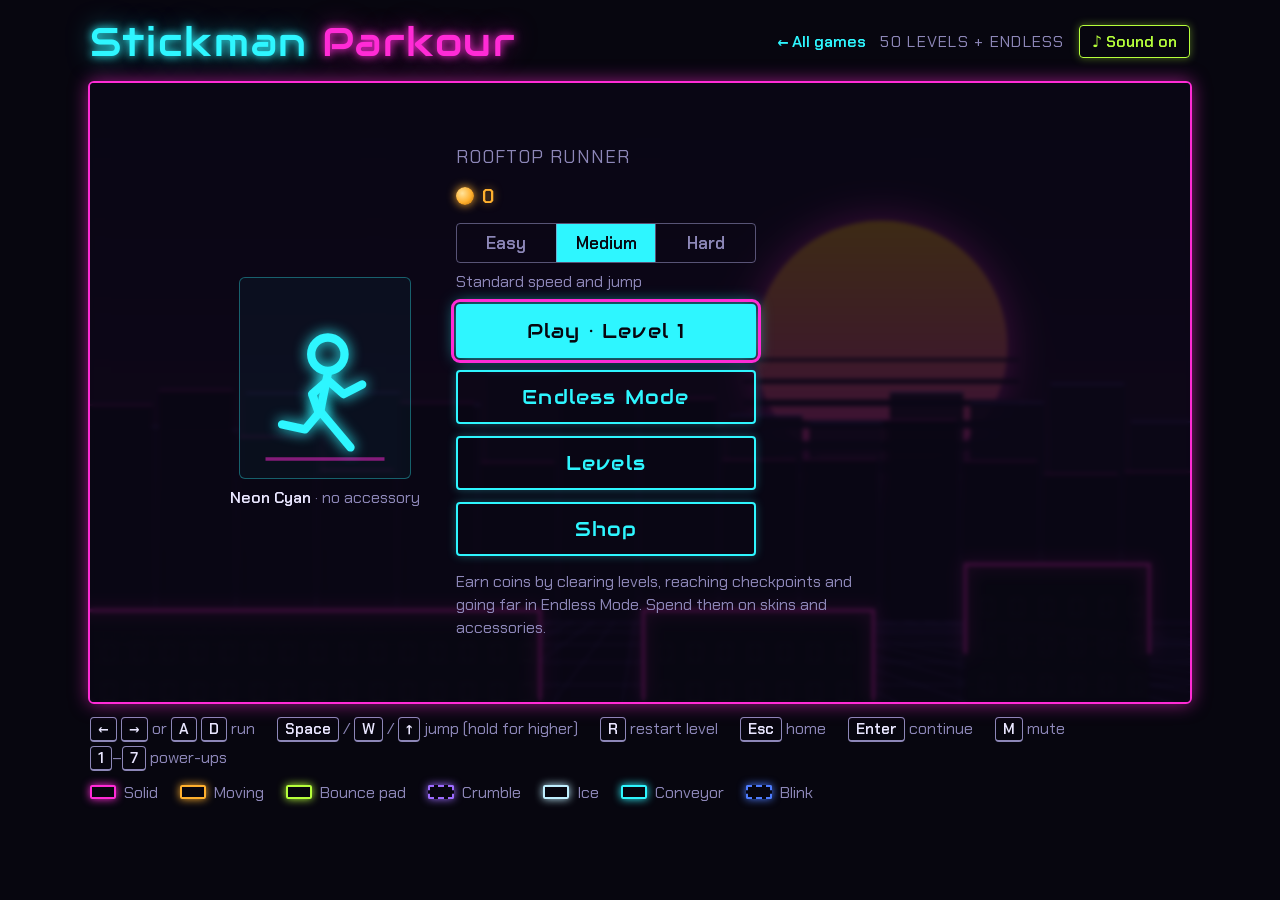
==== stickman-parkour/index.html @ f20ebe31 "Add OP Game Hub home page and Stickman Parkour - index.html: hub landing page listing the games - st" ====
<!doctype html>
<html lang="en">
<head>
<meta charset="utf-8">
<meta name="viewport" content="width=device-width, initial-scale=1, viewport-fit=cover">
<style>
/* Base reset (matches the environment the game was built in) */
:root { padding-top: env(safe-area-inset-top, 0px); padding-bottom: env(safe-area-inset-bottom, 0px); box-sizing: border-box; }
body { margin: 0; }
img { max-width: 100%; }
[hidden] { display: none !important; }
</style>
<title>Stickman Parkour</title>
<meta name="claude:viewport-fit-sides" content="cover">
<link rel="preconnect" href="https://fonts.googleapis.com">
<link rel="stylesheet" href="https://fonts.googleapis.com/css2?family=Audiowide&family=Chakra+Petch:wght@400;600&display=swap">
<style>
/* Layout: one arcade cabinet — marquee title, glowing play screen with menu screens layered over it, control legend below. Single dark neon look. */
:root {
  --void: #07060f;
  --panel: #110e22;
  --cyan: #2ef6ff;
  --magenta: #ff2bd6;
  --lime: #b6ff3b;
  --amber: #ffb02e;
  --ink: #e9e6ff;
  --dim: #8d87b8;
  --display: "Audiowide", "Trebuchet MS", system-ui, sans-serif;
  --body: "Chakra Petch", "Segoe UI", system-ui, sans-serif;
  color-scheme: dark;
}
html, body { height: 100%; }
body {
  background: var(--void); color: var(--ink); font-family: var(--body); font-size: 16px;
  padding-left: max(16px, env(safe-area-inset-left, 0px)); padding-right: max(16px, env(safe-area-inset-right, 0px));
  padding-block: 16px; box-sizing: border-box;
  display: flex; flex-direction: column; align-items: center; gap: 14px; overflow-x: hidden;
}
header { width: 100%; max-width: 1100px; display: flex; justify-content: space-between; align-items: center; flex-wrap: wrap; gap: 8px 16px; }
h1 {
  font-family: var(--display); font-weight: 400; margin: 0; font-size: clamp(26px, 5vw, 40px); letter-spacing: .04em;
  color: var(--cyan); text-shadow: 0 0 8px var(--cyan), 0 0 24px rgba(46,246,255,.5);
}
h1 span { color: var(--magenta); text-shadow: 0 0 8px var(--magenta), 0 0 24px rgba(255,43,214,.5); }
.hdr-right { display: flex; align-items: center; gap: 14px; flex-wrap: wrap; }
.sub { color: var(--dim); font-size: 16px; letter-spacing: .08em; text-transform: uppercase; }
button { font-family: var(--body); }
button:focus-visible { outline: 3px solid var(--magenta); outline-offset: 2px; }
button.snd {
  font-weight: 600; font-size: 16px; color: var(--lime); background: transparent;
  border: 1.5px solid var(--lime); border-radius: 4px; padding: 5px 12px; cursor: pointer; box-shadow: 0 0 8px rgba(182,255,59,.4);
}
a.hub { color: var(--cyan); font-weight: 600; font-size: 16px; text-decoration: none; }
a.hub:hover { text-decoration: underline; }
a.hub:focus-visible { outline: 3px solid var(--magenta); outline-offset: 2px; }
button.snd[aria-pressed="false"] { color: var(--dim); border-color: var(--dim); box-shadow: none; }

.stage {
  position: relative; width: 100%; max-width: 1100px; aspect-ratio: 16 / 9; max-height: 78vh;
  border: 2px solid var(--magenta); border-radius: 6px; overflow: hidden;
  box-shadow: 0 0 18px rgba(255,43,214,.55), inset 0 0 30px rgba(255,43,214,.15);
  background: var(--panel); touch-action: none; user-select: none; -webkit-user-select: none;
}
@media (max-width: 640px) { .stage { aspect-ratio: 3 / 4; max-height: 80vh; } }
canvas#c { display: block; width: 100%; height: 100%; }

/* screens layered over the game */
.screen {
  position: absolute; inset: 0; overflow-y: auto; display: flex; flex-direction: column; align-items: center;
  justify-content: safe center; gap: 16px; padding: 22px; box-sizing: border-box;
  background: rgba(7,6,15,.78); backdrop-filter: blur(2px);
}
.screen h2 { font-family: var(--display); font-weight: 400; margin: 0; font-size: clamp(26px, 4.5vw, 40px); color: var(--lime); text-shadow: 0 0 10px var(--lime); text-wrap: balance; text-align: center; }
.screen p { margin: 0; font-size: 18px; max-width: 46ch; line-height: 1.5; text-align: center; }
.row { display: flex; gap: 12px; flex-wrap: wrap; justify-content: center; }
.topbar { width: 100%; max-width: 780px; display: flex; justify-content: space-between; align-items: center; gap: 12px; flex-wrap: wrap; }

.btn {
  font-family: var(--display); font-size: 20px; letter-spacing: .06em; border-radius: 4px; padding: 12px 26px; cursor: pointer;
  color: var(--void); background: var(--cyan); border: 2px solid var(--cyan); box-shadow: 0 0 16px rgba(46,246,255,.7);
}
.btn:hover { background: var(--lime); border-color: var(--lime); box-shadow: 0 0 16px var(--lime); }
.btn.ghost { color: var(--cyan); background: transparent; box-shadow: 0 0 10px rgba(46,246,255,.3); }
.btn.ghost:hover { color: var(--void); background: var(--cyan); }
.btn.small { font-size: 16px; padding: 7px 14px; }

.coins {
  display: inline-flex; align-items: center; gap: 8px; font-weight: 600; font-size: 20px; color: var(--amber);
  font-variant-numeric: tabular-nums; text-shadow: 0 0 8px rgba(255,176,46,.6);
}
.coin { width: 18px; height: 18px; border-radius: 50%; background: radial-gradient(circle at 35% 35%, #ffe39a, var(--amber) 55%, #b86a00); box-shadow: 0 0 10px var(--amber); flex: none; }

/* home */
.home { display: grid; grid-template-columns: auto minmax(0, 1fr); gap: 20px 36px; align-items: center; max-width: 820px; width: 100%; }
.home .pv { display: flex; flex-direction: column; align-items: center; gap: 8px; }
.home .pv canvas { width: 170px; height: 200px; border: 1.5px solid rgba(46,246,255,.35); border-radius: 6px; background: rgba(46,246,255,.04); }
.home .pv .eq { color: var(--dim); font-size: 16px; text-align: center; }
.home .pv .eq b { color: var(--ink); font-weight: 600; }
.home .menu { display: flex; flex-direction: column; gap: 14px; align-items: flex-start; min-width: 0; }
.home .menu .tag { font-size: 18px; color: var(--dim); letter-spacing: .06em; text-transform: uppercase; }
.home .menu .stack { display: flex; flex-direction: column; gap: 12px; width: 100%; max-width: 300px; }
.home .menu .note { font-size: 16px; color: var(--dim); line-height: 1.45; max-width: 40ch; }
@media (max-width: 640px) {
  .home { grid-template-columns: 1fr; justify-items: center; }
  .home .menu { align-items: center; text-align: center; }
  .home .pv canvas { width: 130px; height: 150px; }
}

/* levels */
.levels { display: grid; grid-template-columns: repeat(auto-fill, minmax(140px, 1fr)); gap: 12px; width: 100%; max-width: 780px; }
.lvl {
  display: flex; flex-direction: column; gap: 4px; text-align: left; padding: 14px; border-radius: 6px; cursor: pointer;
  background: rgba(46,246,255,.06); border: 1.5px solid var(--cyan); color: var(--ink); box-shadow: 0 0 10px rgba(46,246,255,.25);
}
.lvl:hover { background: rgba(46,246,255,.16); }
.lvl .n { font-family: var(--display); font-size: 28px; color: var(--cyan); }
.lvl .nm { font-weight: 600; font-size: 18px; }
.lvl .meta { font-size: 16px; color: var(--amber); font-variant-numeric: tabular-nums; }
.lvl:disabled { cursor: not-allowed; border-color: rgba(141,135,184,.4); background: transparent; box-shadow: none; opacity: .6; }
.lvl:disabled .n { color: var(--dim); }
.lvl:disabled .meta { color: var(--dim); }

/* shop */
.tabs { display: flex; gap: 8px; }
.tab { font-size: 18px; font-weight: 600; padding: 8px 18px; border-radius: 4px; cursor: pointer; color: var(--dim); background: transparent; border: 1.5px solid rgba(141,135,184,.5); }
.tab[aria-selected="true"] { color: var(--void); background: var(--magenta); border-color: var(--magenta); box-shadow: 0 0 12px rgba(255,43,214,.6); }
.grid { display: grid; grid-template-columns: repeat(auto-fill, minmax(130px, 1fr)); gap: 12px; width: 100%; max-width: 780px; }
.item {
  display: flex; flex-direction: column; align-items: center; gap: 6px; padding: 10px 8px 12px; border-radius: 6px; cursor: pointer;
  background: rgba(17,14,34,.9); border: 1.5px solid rgba(46,246,255,.35); color: var(--ink);
}
.item:hover { border-color: var(--cyan); box-shadow: 0 0 12px rgba(46,246,255,.4); }
.item canvas { width: 90px; height: 90px; }
.item .nm { font-weight: 600; font-size: 17px; }
.item .st { font-size: 16px; font-weight: 600; display: inline-flex; align-items: center; gap: 6px; font-variant-numeric: tabular-nums; }
.item .st .coin { width: 14px; height: 14px; }
.item.buy .st { color: var(--amber); }
.item.owned .st { color: var(--cyan); }
.item.equipped { border-color: var(--lime); box-shadow: 0 0 14px rgba(182,255,59,.5); }
.item.equipped .st { color: var(--lime); }
.item:disabled { cursor: not-allowed; opacity: .55; }
.item:disabled .st { color: var(--dim); }
.tabs { flex-wrap: wrap; justify-content: center; }
.ghead { grid-column: 1 / -1; font-family: var(--display); font-size: 20px; color: var(--cyan); letter-spacing: .04em; margin-top: 4px; }
.item.snd { cursor: default; text-align: center; }
.item.snd .ico { font-size: 34px; line-height: 1.2; color: var(--magenta); text-shadow: 0 0 10px var(--magenta); }
.item.snd .desc { font-size: 15px; color: var(--dim); min-height: 2.4em; line-height: 1.25; }
.srow { display: flex; flex-direction: column; gap: 6px; width: 100%; }
.srow button {
  font-size: 15px; font-weight: 600; padding: 6px 4px; border-radius: 4px; cursor: pointer; background: transparent;
  display: inline-flex; align-items: center; justify-content: center; gap: 5px;
}
.srow .pv { color: var(--ink); border: 1.5px solid rgba(233,230,255,.4); }
.srow .pv:hover { border-color: var(--ink); }
.item.snd.buy .act { border: 1.5px solid var(--amber); }
.item.snd.owned .act { border: 1.5px solid var(--cyan); }
.item.snd.equipped .act { border: 1.5px solid var(--lime); cursor: default; }
.srow .act:disabled { cursor: not-allowed; color: var(--dim); border-color: rgba(141,135,184,.5); }
.toast { min-height: 1.5em; font-size: 17px; color: var(--lime); text-align: center; }

/* result */
.stats { font-variant-numeric: tabular-nums; color: var(--amber); font-size: 20px; letter-spacing: .04em; text-align: center; }
.reward { display: flex; flex-direction: column; align-items: center; gap: 4px; font-size: 18px; }
.reward .coins { font-size: 26px; }
.reward .bonus { color: var(--lime); font-size: 16px; }

/* in-game buttons */
.hudbtn {
  position: absolute; top: 10px; left: 50%; transform: translateX(-50%); font-size: 16px; font-weight: 600;
  color: var(--cyan); background: rgba(7,6,15,.6); border: 1.5px solid var(--cyan); border-radius: 4px; padding: 5px 12px; cursor: pointer;
}
.stage:not(.playing) .hudbtn { display: none; }
.pubar {
  position: absolute; top: 48px; left: 50%; transform: translateX(-50%); display: flex; flex-wrap: wrap; justify-content: center;
  gap: 6px; width: max-content; max-width: calc(100% - 24px);
}
.stage:not(.playing) .pubar { display: none; }
.pu {
  display: inline-flex; align-items: center; gap: 5px; font-weight: 600; font-size: 16px; padding: 4px 8px; border-radius: 4px;
  cursor: pointer; background: rgba(7,6,15,.7); color: var(--c); border: 1.5px solid var(--c);
  font-variant-numeric: tabular-nums; white-space: nowrap; touch-action: manipulation;
}
.pu .k { font-size: 13px; opacity: .75; }
.pu.on { background: var(--c); color: var(--void); box-shadow: 0 0 14px var(--c); }
.pu.on .k { opacity: 1; }
.pu.empty { opacity: .45; }
@media (pointer: coarse) { .pu .k { display: none; } .pu { padding: 7px 9px; } }
.item.snd .count { font-size: 16px; color: var(--ink); font-variant-numeric: tabular-nums; }
.touch { position: absolute; inset: auto 0 0 0; display: none; justify-content: space-between; padding: 12px; pointer-events: none; }
.touch .grp { display: flex; gap: 12px; }
.touch button {
  pointer-events: auto; width: 68px; height: 68px; border-radius: 50%; font-size: 26px; font-family: var(--display);
  color: var(--cyan); background: rgba(46,246,255,.08); border: 2px solid var(--cyan); box-shadow: 0 0 10px rgba(46,246,255,.5); touch-action: none;
}
.touch button.jump { color: var(--magenta); border-color: var(--magenta); background: rgba(255,43,214,.1); box-shadow: 0 0 10px rgba(255,43,214,.5); width: 80px; height: 80px; }
.touch button.on { background: rgba(255,255,255,.2); }
@media (pointer: coarse) { .stage.playing .touch { display: flex; } }

.legend { width: 100%; max-width: 1100px; display: flex; flex-wrap: wrap; gap: 8px 22px; color: var(--dim); font-size: 16px; }
.diff { display: flex; border: 1.5px solid rgba(141,135,184,.6); border-radius: 4px; overflow: hidden; }
.diff button { flex: 1; padding: 8px 10px; font-size: 17px; font-weight: 600; background: transparent; color: var(--dim); border: 0; cursor: pointer; }
.diff button + button { border-left: 1.5px solid rgba(141,135,184,.6); }
.diff button:hover { color: var(--ink); }
.diff button[aria-pressed="true"] { color: var(--void); }
.diff button[data-diff="easy"][aria-pressed="true"] { background: var(--lime); box-shadow: inset 0 0 10px rgba(255,255,255,.3); }
.diff button[data-diff="medium"][aria-pressed="true"] { background: var(--cyan); }
.diff button[data-diff="hard"][aria-pressed="true"] { background: var(--magenta); }
.diffnote { font-size: 16px; color: var(--dim); margin-top: -4px; }
.legend.blocks span { display: inline-flex; align-items: center; gap: 8px; }
.sw { width: 22px; height: 10px; border: 2px solid var(--c); border-radius: 2px; box-shadow: 0 0 8px var(--c); display: inline-block; }
.sw.dash { border-style: dashed; }
.lvl .tg { font-size: 15px; color: var(--lime); }
kbd { font-family: var(--body); font-weight: 600; color: var(--ink); border: 1px solid var(--dim); border-bottom-width: 2px; border-radius: 4px; padding: 1px 7px; font-size: 15px; }
@media (prefers-reduced-motion: reduce) { * { animation: none !important; transition: none !important; } }
</style>
</head>
<body>

<header>
  <h1>Stickman <span>Parkour</span></h1>
  <div class="hdr-right">
    <a class="hub" href="../">← All games</a>
    <div class="sub">50 levels + endless</div>
    <button class="snd" id="sndBtn" aria-pressed="true">♪ Sound on</button>
  </div>
</header>

<div class="stage" id="stage">
  <canvas id="c"></canvas>
  <button class="hudbtn" id="homeBtn">⌂ Home</button>
  <div class="pubar" id="pubar" aria-label="Power-ups"></div>
  <div class="touch" id="touch">
    <div class="grp"><button id="tl" aria-label="Move left">◀</button><button id="tr" aria-label="Move right">▶</button></div>
    <div class="grp"><button id="tj" class="jump" aria-label="Jump">▲</button></div>
  </div>

  <section class="screen" id="scrHome">
    <div class="home">
      <div class="pv">
        <canvas id="homePv" width="170" height="200"></canvas>
        <div class="eq" id="homeEq"></div>
      </div>
      <div class="menu">
        <div class="tag">Rooftop runner</div>
        <span class="coins"><span class="coin"></span><span id="homeCoins">0</span></span>
        <div class="stack">
          <div class="diff" role="group" aria-label="Difficulty">
            <button data-diff="easy" aria-pressed="false">Easy</button>
            <button data-diff="medium" aria-pressed="true">Medium</button>
            <button data-diff="hard" aria-pressed="false">Hard</button>
          </div>
          <div class="diffnote" id="diffNote"></div>
          <button class="btn" id="playBtn">Play</button>
          <button class="btn ghost" id="endlessBtn">Endless Mode</button>
          <button class="btn ghost" id="levelsBtn">Levels</button>
          <button class="btn ghost" id="shopBtn">Shop</button>
        </div>
        <div class="note">Earn coins by clearing levels, reaching checkpoints and going far in Endless Mode. Spend them on skins and accessories.</div>
      </div>
    </div>
  </section>

  <section class="screen" id="scrLevels" hidden>
    <div class="topbar">
      <button class="btn ghost small" data-home>← Home</button>
      <span class="coins"><span class="coin"></span><span class="coinNum">0</span></span>
    </div>
    <h2>Choose a Level</h2>
    <div class="levels" id="levelGrid"></div>
  </section>

  <section class="screen" id="scrShop" hidden>
    <div class="topbar">
      <button class="btn ghost small" data-home>← Home</button>
      <span class="coins"><span class="coin"></span><span class="coinNum">0</span></span>
    </div>
    <h2>Shop</h2>
    <div class="tabs" role="tablist">
      <button class="tab" role="tab" id="tabSkins" aria-selected="true">Skins</button>
      <button class="tab" role="tab" id="tabAcc" aria-selected="false">Accessories</button>
      <button class="tab" role="tab" id="tabPU" aria-selected="false">Power-ups</button>
      <button class="tab" role="tab" id="tabSnd" aria-selected="false">Sounds</button>
    </div>
    <div class="toast" id="toast" aria-live="polite"></div>
    <div class="grid" id="shopGrid"></div>
  </section>

  <section class="screen" id="scrResult" hidden>
    <h2 id="resTitle">Level Cleared</h2>
    <p id="resText"></p>
    <div class="stats" id="resStats"></div>
    <div class="reward">
      <span class="coins"><span class="coin"></span><span id="resCoins">+0</span></span>
      <span class="bonus" id="resBonus"></span>
    </div>
    <div class="row">
      <button class="btn" id="resNext">Next Level</button>
      <button class="btn ghost" id="resHome">Home</button>
    </div>
  </section>
</div>

<div class="legend">
  <span><kbd>←</kbd> <kbd>→</kbd> or <kbd>A</kbd> <kbd>D</kbd> run</span>
  <span><kbd>Space</kbd> / <kbd>W</kbd> / <kbd>↑</kbd> jump (hold for higher)</span>
  <span><kbd>R</kbd> restart level</span>
  <span><kbd>Esc</kbd> home</span>
  <span><kbd>Enter</kbd> continue</span>
  <span><kbd>M</kbd> mute</span>
  <span><kbd>1</kbd>–<kbd>7</kbd> power-ups</span>
</div>
<div class="legend blocks" aria-label="Block types">
  <span><i class="sw" style="--c:#ff2bd6"></i>Solid</span>
  <span><i class="sw" style="--c:#ffb02e"></i>Moving</span>
  <span><i class="sw" style="--c:#b6ff3b"></i>Bounce pad</span>
  <span><i class="sw dash" style="--c:#9d6bff"></i>Crumble</span>
  <span><i class="sw" style="--c:#bfefff"></i>Ice</span>
  <span><i class="sw" style="--c:#2ef6ff"></i>Conveyor</span>
  <span><i class="sw dash" style="--c:#4d7cff"></i>Blink</span>
</div>

<script>
(() => {
const C = { cyan:'#2ef6ff', magenta:'#ff2bd6', lime:'#b6ff3b', amber:'#ffb02e', violet:'#8a5bff', ink:'#e9e6ff', bg:'#0b0918' };
const VIEW_H = 540;
const GRAV = 1900, COYOTE = 0.1, BUFFER = 0.12;
// Difficulty: run speed and jump strength. Acceleration and friction scale with run speed so control feels the same.
const DIFFS = {
  easy:   { name:'Easy',   run:250, jump:820, note:'Slower run, higher jump', color:'#b6ff3b' },
  medium: { name:'Medium', run:330, jump:720, note:'Standard speed and jump', color:'#2ef6ff' },
  hard:   { name:'Hard',   run:420, jump:720, note:'Faster run, same jump',   color:'#ff2bd6' },
};
let RUN, ACC, AIR_ACC, FRICTION, JUMP;
function applyDiff(id) {
  const d = DIFFS[id] || DIFFS.medium, k = d.run / 330;
  RUN = d.run; JUMP = d.jump; ACC = 2800 * k; AIR_ACC = 1900 * k; FRICTION = 2600 * k;
}
applyDiff('medium');
const PW = 20, PH = 50;
const BOUNCE = 1150;                         // bounce pad launch speed
const CRUMBLE_TIME = 0.55, CRUMBLE_BACK = 2.5; // seconds until a crumble block breaks / comes back
const BLINK_ON = 2.0, BLINK_OFF = 1.3;        // blink block cycle
const PCOL = { solid:'#ff2bd6', move:'#ffb02e', bounce:'#b6ff3b', crumble:'#9d6bff', ice:'#bfefff', conv:'#2ef6ff', blink:'#4d7cff' };

// ---- Economy ----
const CHECKPOINT_COINS = 15;              // paid the first time you reach each checkpoint
const levelCoins = i => 20 + 10 * (i + 1); // paid every time you clear a level
const FLAWLESS_BONUS = 15;                // clear without dying
const COIN_EVERY = 500;                   // endless: coins are paid every 500 px (10 m) of new distance
const COINS_PER_STEP = 3;                 // endless: coins paid each time
const ENDLESS_CP = 5;                     // endless: coins per checkpoint
const LIVES = 3;                          // endless: lives per run
const PX_PER_M = 50;

const SKINS = [
  { id:'cyan',    name:'Neon Cyan',   price:0,   color:'#2ef6ff' },
  { id:'pink',    name:'Hot Pink',    price:40,  color:'#ff2bd6' },
  { id:'lime',    name:'Toxic Lime',  price:60,  color:'#b6ff3b' },
  { id:'ice',     name:'Ice Blue',    price:70,  color:'#9fe8ff' },
  { id:'amber',   name:'Solar Amber', price:90,  color:'#ffb02e' },
  { id:'crimson', name:'Crimson',     price:100, color:'#ff3b5c' },
  { id:'violet',  name:'Ultraviolet', price:120, color:'#9d6bff' },
  { id:'mint',    name:'Mint',        price:130, color:'#5dffc6' },
  { id:'ghost',   name:'Ghost',       price:180, color:'#f4f2ff', ghost:true },
  { id:'sunset',  name:'Sunset',      price:220, pulse:['#ff2bd6', '#ffb02e'] },
  { id:'gold',    name:'Gold',        price:250, color:'#ffd84a' },
  { id:'shadow',  name:'Shadow',      price:260, color:'#3a3258', glow:'#ff2bd6' },
  { id:'rainbow', name:'Rainbow',     price:300, rainbow:true },
  { id:'glitch',  name:'Glitch',      price:350, glitch:true },
];
const ACCS = [
  { id:'none',       name:'None',       price:0 },
  { id:'headband',   name:'Headband',   price:30 },
  { id:'bowtie',     name:'Bow Tie',    price:40 },
  { id:'shades',     name:'Shades',     price:50 },
  { id:'antenna',    name:'Antenna',    price:60 },
  { id:'cap',        name:'Cap',        price:70 },
  { id:'partyhat',   name:'Party Hat',  price:80 },
  { id:'headphones', name:'Headphones', price:90 },
  { id:'halo',       name:'Halo',       price:100 },
  { id:'horns',      name:'Horns',      price:120 },
  { id:'scarf',      name:'Scarf',      price:140 },
  { id:'cape',       name:'Cape',       price:180 },
  { id:'crown',      name:'Crown',      price:220 },
  { id:'wings',      name:'Wings',      price:260 },
];
const BACK_ACCS = new Set(['cape', 'wings']); // drawn behind the body

// Music tracks. Patterns are 16 steps: x = hit, o = bass an octave up, . = rest.
const TRACKS = [
  { id:'synth', name:'Synthwave', price:0, desc:'The original neon drive', bpm:112,
    chords:[[57,60,64],[53,57,60],[55,60,64],[55,59,62]], bass:[33,29,36,31], bassWave:'sawtooth', bassCut:520, bassPat:'x.o.x.o.x.o.x.o.',
    arpWave:'square', arpVol:0.07, arpPat:'xxxxxxxxxxxxxxxx', arpOct:12, padWave:'triangle', padVol:0.06,
    kick:'x...x...x...x...', snare:'....x.......x...', hat:'.x.x.x.x.x.x.x.x',
    lead:[76,null,74,72,null,72,74,null,69,null,72,null,71,null,67,null], leadWave:'sawtooth' },
  { id:'chip', name:'Chiptune', price:80, desc:'Fast 8-bit adventure', bpm:138,
    chords:[[60,64,67],[55,59,62],[57,60,64],[53,57,60]], bass:[36,31,33,29], bassWave:'triangle', bassCut:3000, bassPat:'xoxoxoxoxoxoxoxo', bassLen:0.9,
    arpWave:'square', arpVol:0.05, arpPat:'xxxxxxxxxxxxxxxx', arpOct:24,
    kick:'x.......x.......', snare:'....x.......x...', hat:'x.x.x.x.x.x.x.x.',
    lead:[72,null,76,null,79,null,76,null,74,null,72,null,71,null,67,null], leadWave:'square' },
  { id:'lofi', name:'Lo-fi Chill', price:120, desc:'Slow, mellow beats', bpm:82, soft:true,
    chords:[[53,57,60,64],[52,55,59,62],[50,53,57,60],[48,52,55,59]], bass:[29,28,26,24], bassWave:'sine', bassCut:800, bassPat:'x.....x...x.....', bassLen:5,
    arpWave:'triangle', arpVol:0.06, arpPat:'x.....x.....x...', arpOct:12, padWave:'sine', padVol:0.08,
    kick:'x.......x.x.....', snare:'....x.......x...', hat:'..x...x...x...x.', lead:null },
  { id:'dnb', name:'Drum & Bass', price:160, desc:'Rolling breakbeats', bpm:170,
    chords:[[57,60,64],[57,60,64],[53,57,60],[55,59,62]], bass:[33,33,29,31], bassWave:'sine', bassCut:500, bassPat:'x.......x.....x.', bassLen:6,
    arpVol:0, arpPat:'', padWave:'sawtooth', padVol:0.035,
    kick:'x.........x.....', snare:'....x..x....x...', hat:'xxxxxxxxxxxxxxxx', hatVol:0.06,
    lead:[null,null,76,null,null,null,74,null,null,null,72,null,null,null,69,null], leadWave:'triangle' },
  { id:'dark', name:'Dark Techno', price:200, desc:'Heavy four-on-the-floor', bpm:128,
    chords:[[57,60,64],[57,60,64],[55,58,62],[53,57,60]], bass:[33,33,31,29], bassWave:'sawtooth', bassCut:420, bassPat:'..x...x...x...x.', bassLen:1.2,
    arpWave:'square', arpVol:0.05, arpPat:'x..x..x..x..x.x.', arpOct:12,
    kick:'x...x...x...x...', snare:'....x.......x...', hat:'..x...x...x...x.', openHat:true, lead:null },
  // Guitar tracks: gtr = chord root per bar, gtrChord = intervals, gtrPat x = full strum, m = palm-muted chug
  { id:'funk', name:'Funk', price:350, desc:'Slap bass and choppy guitar', bpm:108,
    chords:[[52,56,59,62],[52,56,59,62],[57,61,64,67],[55,59,62,65]], bass:[28,28,33,31], bassWave:'sawtooth', bassCut:900,
    bassPat:'x..o.x.ox..o.xo.', bassLen:0.8,
    gtr:[64,64,69,67], gtrChord:[0,4,10,14], gtrPat:'..x...x...x.x..x', gtrWave:'square', gtrVol:0.05, gtrLen:0.5, gtrCut:2600,
    kick:'x.....x...x.....', snare:'....x.......x...', hat:'xxxxxxxxxxxxxxxx', hatVol:0.07,
    lead:[null,null,76,79,null,76,null,74,null,null,71,null,74,null,76,null], leadWave:'square' },
  { id:'rock', name:'Rock', price:450, desc:'Power chords and big drums', bpm:140,
    chords:[[52,59,64],[48,55,60],[55,62,67],[50,57,62]], bass:[28,24,31,26], bassWave:'sawtooth', bassCut:700, bassPat:'x.x.x.x.x.x.x.x.', bassLen:1.6,
    gtr:[40,36,43,38], gtrChord:[0,7,12], gtrPat:'x.x.x.x.x.x.x.x.', gtrDist:true, gtrVol:0.09, gtrLen:1.8,
    kick:'x.....x.x.......', snare:'....x.......x...', hat:'x.x.x.x.x.x.x.x.',
    lead:[76,null,79,null,81,null,79,76,null,74,null,76,null,null,74,null], leadWave:'sawtooth', leadDist:true },
  { id:'metal', name:'Heavy Metal', price:600, desc:'Fast chugs and double kick', bpm:168,
    chords:[[52,59,64],[52,59,64],[53,60,65],[50,57,62]], bass:[28,28,29,26], bassWave:'sawtooth', bassCut:600, bassPat:'xxx.xxx.xx.xxxx.', bassLen:0.8,
    gtr:[40,40,41,38], gtrChord:[0,7,12], gtrPat:'xmmmxmmmxmmmxmxm', gtrDist:true, gtrVol:0.09, gtrLen:0.9,
    kick:'xxxxxxxxxxxxxxxx', kickVol:0.55, snare:'....x.......x...', hat:'x...x...x...x...', openHat:true,
    lead:[76,75,76,null,79,null,76,75,72,null,71,null,72,71,69,null], leadWave:'sawtooth', leadDist:true },
];
// Effect tones: each pack overrides the most frequent sounds (jump, land, die, bounce).
const FXPACKS = [
  { id:'neon',   name:'Neon',   price:0,  desc:'Soft synth zaps' },
  { id:'8bit',   name:'8-Bit',  price:50, desc:'Classic arcade bleeps' },
  { id:'laser',  name:'Laser',  price:70, desc:'Pew-pew sci-fi' },
  { id:'bubble', name:'Bubble', price:90, desc:'Round, bubbly pops' },
];

// Platform: [x, y, w, opts]. opts.m = {ax, ay, sp} moving; opts.t = 'bounce' | 'crumble' | 'ice' | 'conv' (opts.v speed) | 'blink' (opts.ph offset)
// spikes: [x, y, w]; checkpoints: [x, y]; intro: [title, line, color] shown at level start
const B = { t:'bounce' }, CR = { t:'crumble' }, ICE = { t:'ice' };
const CONV = v => ({ t:'conv', v }), BL = ph => ({ t:'blink', ph });
const LEVELS = [
  { name: 'Warm-Up', start:[60,460],
    plats: [[0,460,420],[510,460,200],[790,420,160],[1030,380,150],[1260,420,180],[1520,460,150],[1750,400,130],[1960,340,150],[2190,400,320]],
    spikes: [], checks: [], finish:[2440,400],
    intro: ['WARM-UP', 'Run with ← →, jump with Space. Power-ups on keys 1–7', '#2ef6ff'] },
  { name: 'Rooftops', start:[60,440],
    plats: [[0,440,300],[390,400,120],[600,350,110],[800,400,110],[990,440,260],[1340,380,100],[1530,320,100],[1720,380,140],[1950,440,280],[2320,380,110],[2520,320,110],[2720,380,320]],
    spikes: [[1160,440,50],[2050,440,60]], checks: [[1005,440]], finish:[2960,380],
    intro: ['WATCH OUT: SPIKES', 'Pink spikes send you back to the last checkpoint', '#ff2bd6'], tag: 'New: spikes' },
  { name: 'Moving Lines', start:[60,440],
    plats: [[0,440,280],[370,420,120,{m:{ax:90,ay:0,sp:1.2}}],[700,380,110],[900,330,110,{m:{ax:0,ay:70,sp:1.4}}],[1110,400,260],
            [1460,400,110,{m:{ax:120,ay:0,sp:1.1}}],[1820,360,110],[2020,300,110,{m:{ax:0,ay:80,sp:1.6}}],[2230,360,300]],
    spikes: [[1280,400,60],[2330,360,50]], checks: [[1125,400]], finish:[2470,360],
    intro: ['NEW BLOCK: MOVING', 'Orange platforms carry you along', '#ffb02e'], tag: 'New: moving' },
  { name: 'Spike Alley', start:[60,440],
    plats: [[0,440,240],[330,440,420],[840,390,90],[1020,340,90],[1200,290,90],[1380,340,420],[1890,390,100,{m:{ax:100,ay:0,sp:1.5}}],[2180,340,90],[2360,290,360]],
    spikes: [[430,440,50],[580,440,50],[1560,340,50],[1700,340,50],[2460,290,40],[2570,290,40]], checks: [[1395,340]], finish:[2680,290] },
  { name: 'Overdrive', start:[60,440],
    plats: [[0,440,220],[310,400,90,{m:{ax:0,ay:60,sp:2}}],[490,340,90],[670,280,90,{m:{ax:80,ay:0,sp:1.8}}],[930,330,300],
            [1320,330,90,{m:{ax:110,ay:0,sp:1.6}}],[1650,290,90],[1830,240,90,{m:{ax:0,ay:90,sp:1.7}}],[2010,320,90],[2190,380,280],
            [2560,330,90,{m:{ax:90,ay:40,sp:1.9}}],[2860,280,90],[3040,330,330]],
    spikes: [[1130,330,60],[2370,380,60],[3140,330,40]], checks: [[945,330],[2205,380]], finish:[3320,330] },
  { name: 'Bounce House', start:[60,460],
    plats: [[0,460,300],[380,460,90,B],[590,210,240],[920,300,120],[1130,460,100,B],[1350,210,220],[1650,300,130],
            [1870,460,90,B],[2080,210,220],[2390,320,200],[2680,400,90,B],[2890,170,320]],
    spikes: [[2490,320,40]], checks: [[1665,300]], finish:[3150,170],
    intro: ['NEW BLOCK: BOUNCE PAD', 'Land on it to launch sky-high', '#b6ff3b'], tag: 'New: bounce pads' },
  { name: 'Crumble Run', start:[60,440],
    plats: [[0,440,260],[350,440,110,CR],[550,400,110,CR],[750,360,110,CR],[950,400,240],[1280,360,90,CR],[1460,320,90,CR],
            [1640,280,90,CR],[1820,340,110],[2020,380,100,CR],[2210,380,100,CR],[2400,340,300]],
    spikes: [[1110,400,40],[2500,340,40]], checks: [[965,400]], finish:[2640,340],
    intro: ['NEW BLOCK: CRUMBLE', 'Breaks half a second after you land, so keep moving', '#9d6bff'], tag: 'New: crumble blocks' },
  { name: 'Ice Rink', start:[60,440],
    plats: [[0,440,260],[350,440,300,ICE],[740,400,200,ICE],[1030,360,140],[1260,360,320,ICE],[1670,320,110],
            [1870,380,260,ICE],[2220,340,140],[2450,300,90,ICE],[2630,360,320]],
    spikes: [[500,440,40],[1460,360,40],[1980,380,40]], checks: [[1275,360]], finish:[2890,360],
    intro: ['NEW BLOCK: ICE', 'Slippery. Hard to stop and hard to turn', '#bfefff'], tag: 'New: ice' },
  { name: 'Conveyor City', start:[60,440],
    plats: [[0,440,240],[330,440,260,CONV(-140)],[680,400,100,BL(0)],[870,360,100,BL(1.2)],[1060,400,260,CONV(160)],
            [1410,440,240],[1740,400,100,BL(0.6)],[1930,360,240,CONV(-160)],[2260,320,100,BL(1.8)],[2450,360,100,BL(0.3)],[2640,400,300]],
    spikes: [[450,440,40],[1580,440,40],[2740,400,40]], checks: [[1425,440]], finish:[2880,400],
    intro: ['NEW BLOCKS: CONVEYOR + BLINK', 'Belts push you. Blue blocks fade in and out', '#2ef6ff'], tag: 'New: conveyors, blink blocks' },
  { name: 'Neon Gauntlet', start:[60,440],
    plats: [[0,440,220],[310,440,90,B],[520,190,140],[750,260,100,CR],[940,330,240,ICE],[1270,370,100,BL(0)],[1460,370,260,CONV(150)],
            [1810,330,220],[2120,330,90,{m:{ax:90,ay:0,sp:1.5}}],[2400,300,100,CR],[2590,440,90,B],[2800,190,140],[3030,260,100,BL(1)],[3220,320,300]],
    spikes: [[1060,330,40],[1975,330,40]], checks: [[1825,330]], finish:[3460,320],
    intro: ['MIXED RUN', 'All the block types together', '#ff2bd6'], tag: 'All block types' },
  { name: 'Sky Bridges', start:[60,440],
    plats: [[0,440,240],[330,400,100,{m:{ax:0,ay:60,sp:1.4}}],[520,340,100,{m:{ax:70,ay:0,sp:1.3}}],[780,300,160],
            [1030,460,90,B],[1250,220,240],[1580,300,100,{m:{ax:0,ay:70,sp:1.5}}],[1770,360,100,{m:{ax:80,ay:0,sp:1.2}}],
            [2040,320,240],[2370,460,90,B],[2590,210,240],[2920,280,100,{m:{ax:0,ay:60,sp:1.6}}],
            [3110,330,100,{m:{ax:70,ay:0,sp:1.4}}],[3360,360,300]],
    spikes: [[2200,320,40]], checks: [[2055,320]], finish:[3600,360], tag: 'Moving + bounce' },
  { name: 'Crumble Climb', start:[60,460],
    plats: [[0,460,240],[330,420,100,CR],[520,380,100,CR],[710,340,100,CR],[900,300,100,CR],[1090,260,220],
            [1400,300,100,BL(0)],[1590,260,100,BL(0.5)],[1780,220,100,CR],[1970,260,220],
            [2280,300,100,BL(1.0)],[2470,340,100,BL(1.5)],[2660,300,100,CR],[2850,260,100,CR],[3040,300,300]],
    spikes: [[2130,260,40]], checks: [[1105,260],[1985,260]], finish:[3280,300], tag: 'Crumble + blink' },
  { name: 'Slippery Slope', start:[60,220],
    plats: [[0,220,260],[350,260,240,ICE],[680,300,240,ICE],[1010,340,220,CONV(-150)],[1320,380,240,ICE],[1650,420,260],
            [2000,380,200,CONV(160)],[2290,340,100,{m:{ax:0,ay:50,sp:1.4}}],[2480,300,240,ICE],[2810,340,240,ICE],[3140,380,300]],
    spikes: [[770,300,40],[1460,380,40],[2600,300,40]], checks: [[1665,420]], finish:[3380,380], tag: 'Ice + conveyors' },
  { name: 'Spike Garden', start:[60,440],
    plats: [[0,440,260],[350,440,420],[860,400,90,B],[1080,170,260],[1430,260,240],[1760,320,300],
            [2150,460,90,B],[2370,210,320],[2780,300,240],[3110,360,100,CR],[3300,360,300]],
    spikes: [[450,440,40],[590,440,40],[700,440,40],[1520,260,40],[1940,320,40],[2640,210,40],[2880,300,40],[3400,360,40]],
    checks: [[1775,320]], finish:[3540,360], tag: 'Spikes everywhere' },
  { name: 'Blackout Express', start:[60,440],
    plats: [[0,440,220],[310,400,100,BL(0)],[500,360,100,BL(0.5)],[690,400,240,CONV(150)],[1020,440,90,B],[1240,190,240],
            [1570,250,100,CR],[1760,290,100,CR],[1950,330,260,ICE],[2300,370,260],[2650,330,100,{m:{ax:80,ay:0,sp:1.6}}],
            [2920,300,100,BL(0.8)],[3110,340,100,BL(1.3)],[3300,380,240,CONV(-160)],[3630,340,100,CR],[3820,300,100,CR],[4010,340,320]],
    spikes: [[2080,330,40],[3420,380,40]], checks: [[1255,190],[2315,370]], finish:[4270,340], tag: 'The long one' },
];
// ---- Shared track builder: used live by Endless Mode and, with a fixed seed, to build levels 16–25 ----
// G = { x, y, nextCp, cpGap, last, count, opt }, R = random function, d = difficulty 0..1, pool = block types to pick from
// G.opt tweaks the shape: widthMul (thin blocks), gapMin/gapMax (custom gaps), upMax (max rise per jump),
// bounceFar (small pads with far landings), solidEvery (a plain block after every N blocks)
function genPiece(G, R, d, pool, out) {
  const o = G.opt || {}, wm = o.widthMul || 1, upMax = o.upMax == null ? 80 : o.upMax;
  const rnd = (a, b) => a + R() * (b - a), pick = arr => arr[Math.floor(R() * arr.length)];
  const clampY = (y, from) => Math.max(Math.max(200, from - upMax), Math.min(470, y)); // never more than upMax px up
  const gap = () => o.gapMin != null ? rnd(o.gapMin, o.gapMax) : rnd(75, 100 + 40 * d);
  const smallGap = () => o.gapMin != null ? rnd(o.gapMin, o.gapMax) : rnd(80, 95); // between crumble / blink blocks
  const spikeOn = (x, y, w) => { // one spike in the middle, with at least ~60 px of landing room on each side
    if (w >= 170 && R() < 0.35 + 0.45 * d) { const slack = Math.min(25, (w - 160) / 2); out.spike(x + w / 2 - 20 + rnd(-slack, slack), y, 40); }
  };
  const count = n => { G.count = (G.count || 0) + n; };

  if (G.x >= G.nextCp) {                             // wide, spike-free checkpoint platform
    const x = G.x + gap(), y = clampY(G.y + rnd(-40, 40), G.y);
    out.plat(x, y, 320); out.check(x + 20, y);
    G.x = x + 320; G.y = y; G.nextCp = G.x + (G.cpGap || 1600); G.last = 'solid'; G.count = 0; return;
  }
  if (o.solidEvery && (G.count || 0) >= o.solidEvery) {  // breather block
    const x = G.x + gap(), y = clampY(G.y + rnd(-40, 40), G.y), w = 180;
    out.plat(x, y, w); G.x = x + w; G.y = y; G.last = 'solid'; G.count = 0; return;
  }
  let type = pick(pool);
  if (type === 'blink' && G.last === 'crumble') type = 'solid'; // never force a jump from a crumbling block onto a block that may be off
  G.last = type;
  if (type === 'solid' || type === 'ice' || type === 'conv') {
    const x = G.x + gap(), y = clampY(G.y + rnd(-70, 60), G.y);
    const w = (type === 'solid' ? rnd(130, 300 - 80 * d) : rnd(200, 300)) * wm;
    const po = type === 'ice' ? ICE : type === 'conv' ? CONV((R() < 0.5 ? -1 : 1) * (100 + 60 * d)) : undefined;
    out.plat(x, y, w, po); spikeOn(x, y, w);
    G.x = x + w; G.y = y; count(1);
  } else if (type === 'move') {
    const horiz = R() < 0.5, w = 100 * wm, y = clampY(G.y + rnd(-40, 30), G.y);
    const ax = horiz ? 60 : 0, ay = horiz ? 0 : 45;
    const x = G.x + Math.min(gap(), 120) + ax;         // movers never start more than 120 px out at their nearest
    out.plat(x, y, w, { m: { ax, ay, sp: rnd(1.2, 1.8) } });
    G.x = x + w; G.y = y; count(1);
  } else if (type === 'bounce') {
    const px = G.x + gap(), py = Math.max(380, Math.min(470, G.y + rnd(0, 80)));
    let pw, hx, hy, lw;
    if (o.bounceFar) {        // small pad, long low flight: within reach on Easy if you hold forward from the pad's edge
      pw = 60; hx = px + rnd(200, 235); hy = py - rnd(140, 190); lw = 120;
    } else {
      pw = Math.round(90 * wm); hx = px + pw + 130; hy = Math.max(150, py - rnd(180, 250)); lw = Math.max(140, Math.round(240 * wm));
    }
    out.plat(px, py, pw, B);
    out.plat(hx, hy, lw);
    G.x = hx + lw; G.y = hy; count(2);
  } else if (type === 'crumble') {
    const n = 2 + (R() < d ? 1 : 0);
    for (let k = 0; k < n; k++) {
      const x = G.x + smallGap(), y = clampY(G.y + rnd(-40, 40), G.y), w = rnd(90, 110) * wm;
      out.plat(x, y, w, CR); G.x = x + w; G.y = y;
    }
    count(n);
  } else if (type === 'blink') {
    const want = R() < 0.5 ? 2 : 1, ph = rnd(0, BLINK_ON + BLINK_OFF), w = 100 * wm;
    const n = o.solidEvery ? Math.max(1, Math.min(want, o.solidEvery - (G.count || 0))) : want; // keep the "solid every N" rhythm exact
    for (let k = 0; k < n; k++) {  // a second blink runs slightly ahead of the first so it's on when you need it
      const x = G.x + smallGap(), y = clampY(G.y + rnd(-40, 40), G.y);
      out.plat(x, y, w, BL(ph + k * 0.5)); G.x = x + w; G.y = y;
    }
    count(n);
  }
}
function mulberry32(a) {
  return () => { a |= 0; a = a + 0x6D2B79F5 | 0; let t = Math.imul(a ^ a >>> 15, 1 | a); t = t + Math.imul(t ^ t >>> 7, 61 | t) ^ t; return ((t ^ t >>> 14) >>> 0) / 4294967296; };
}
function buildLevel(spec) {
  const R = mulberry32(spec.seed);
  const L = { name: spec.name, start: [60, 440], plats: [[0, 440, 300]], spikes: [], checks: [], tag: spec.tag, intro: spec.intro };
  const G = { x: 300, y: 440, nextCp: spec.cpGap, cpGap: spec.cpGap, last: 'solid', count: 0, opt: spec.opt };
  const round = v => Math.round(v);
  const out = {
    plat: (x, y, w, o) => L.plats.push(o ? [round(x), round(y), round(w), o] : [round(x), round(y), round(w)]),
    spike: (x, y, w) => L.spikes.push([round(x), round(y), w]),
    check: (x, y) => L.checks.push([round(x), round(y)]),
  };
  while (G.x < spec.len) genPiece(G, R, spec.d, spec.pool, out);
  const fy = Math.max(200, Math.min(470, G.y)), fx0 = round(G.x + 90);
  L.plats.push([fx0, fy, 320]);
  L.finish = [fx0 + 260, fy];
  return L;
}
const LEVEL_SPECS = [
  { name:'Neon Sprint',     seed:1601, len:3200, d:0.35, cpGap:1500, pool:['solid','solid','solid','move'],                 tag:'Fast and flat-out' },
  { name:'Pogo Park',       seed:1702, len:3400, d:0.40, cpGap:1500, pool:['solid','solid','bounce','bounce'],              tag:'Bounce pad heaven' },
  { name:'Brittle Bridges', seed:1803, len:3500, d:0.45, cpGap:1500, pool:['solid','crumble','crumble','move'],             tag:'Crumble chains' },
  { name:'Frostbite',       seed:1904, len:3600, d:0.50, cpGap:1500, pool:['solid','ice','ice','conv'],                     tag:'Ice and belts' },
  { name:'Strobe Lights',   seed:2005, len:3700, d:0.55, cpGap:1500, pool:['solid','blink','blink','move'],                 tag:'Blink timing' },
  { name:'Rush Hour',       seed:2106, len:3900, d:0.65, cpGap:1600, pool:['solid','conv','conv','crumble','move'],         tag:'Conveyor chaos' },
  { name:'Glacier Bounce',  seed:2207, len:4100, d:0.70, cpGap:1600, pool:['solid','ice','bounce','bounce','crumble'],      tag:'Ice + bounce' },
  { name:'Static Storm',    seed:2308, len:4300, d:0.80, cpGap:1600, pool:['solid','blink','crumble','conv','ice'],         tag:'Nothing stays still' },
  { name:'Overclock',       seed:2409, len:4600, d:0.90, cpGap:1700, pool:['solid','move','bounce','crumble','ice','conv','blink'], tag:'All blocks, fast' },
  { name:'Neon Odyssey',    seed:2510, len:5200, d:1.00, cpGap:1700, pool:['solid','move','bounce','crumble','ice','conv','blink'], tag:'The marathon' },
  // 26–42: harder mixes
  { name:'Afterburner',      seed:2611, len:4200, d:0.55, cpGap:1600, pool:['solid','solid','move','conv'],              tag:'Speed run' },
  { name:'Trampoline Alley', seed:2712, len:4200, d:0.55, cpGap:1600, pool:['solid','bounce','bounce','move'],           tag:'Bounce chains' },
  { name:'Shatterpoint',     seed:2813, len:4300, d:0.60, cpGap:1600, pool:['solid','crumble','crumble','bounce'],       tag:'Crumble + bounce' },
  { name:'Permafrost',       seed:2914, len:4300, d:0.60, cpGap:1600, pool:['solid','ice','ice','move','crumble'],       tag:'Ice + crumble' },
  { name:'Flicker Fields',   seed:3015, len:4400, d:0.65, cpGap:1600, pool:['solid','blink','blink','conv'],             tag:'Blink + belts' },
  { name:'Belt Drive',       seed:3116, len:4400, d:0.65, cpGap:1600, pool:['solid','conv','conv','bounce'],             tag:'Conveyor launch' },
  { name:'Icy Pogo',         seed:3217, len:4500, d:0.70, cpGap:1700, pool:['ice','bounce','solid','blink'],             tag:'Ice, pads, blinks' },
  { name:'Vanishing Act',    seed:3318, len:4500, d:0.70, cpGap:1700, pool:['solid','blink','crumble','crumble'],        tag:'Nothing stays' },
  { name:'Hyperdrive',       seed:3419, len:4600, d:0.75, cpGap:1700, pool:['solid','move','move','conv','ice'],         tag:'Everything moves' },
  { name:'Circuit Breaker',  seed:3520, len:4600, d:0.75, cpGap:1700, pool:['blink','conv','solid','move'],              tag:'Timing test' },
  { name:'Skyfall',          seed:3621, len:4700, d:0.80, cpGap:1700, pool:['bounce','bounce','crumble','solid'],        tag:'High drops' },
  { name:'Meltdown',         seed:3722, len:4700, d:0.80, cpGap:1700, pool:['ice','crumble','conv','solid'],             tag:'Slide and shatter' },
  { name:'Phase Shift',      seed:3823, len:4800, d:0.85, cpGap:1800, pool:['blink','blink','move','bounce','solid'],    tag:'Phase timing' },
  { name:'Turbulence',       seed:3924, len:4800, d:0.85, cpGap:1800, pool:['move','move','conv','crumble','solid'],     tag:'Rough ride' },
  { name:'Event Horizon',    seed:4025, len:5000, d:0.90, cpGap:1800, pool:['solid','move','bounce','crumble','ice','conv','blink'], tag:'All blocks' },
  { name:'Supernova',        seed:4126, len:5200, d:0.95, cpGap:1900, pool:['solid','move','bounce','crumble','ice','conv','blink'], tag:'Long stretches' },
  { name:'Deep Space',       seed:4227, len:5600, d:1.00, cpGap:1900, pool:['solid','move','bounce','crumble','ice','conv','blink'], tag:'The deep end' },
  // 43–50: one block type each (checkpoints stay solid so you have somewhere to stand)
  { name:'Thin Air',       seed:4301, len:4200, d:0.8, cpGap:1500, pool:['solid'],  opt:{ widthMul:0.5, gapMin:140, gapMax:185, upMax:20 },
    tag:'Only solid · thin · long jumps', intro:['THIN AIR', 'Narrow ledges, long jumps. Let go of forward to drop straight down', PCOL.solid] },
  { name:'Drift',          seed:4402, len:4200, d:0.8, cpGap:1500, pool:['move'],   opt:{ gapMin:80, gapMax:120, upMax:40 },
    tag:'Only moving blocks', intro:['DRIFT', 'Every platform moves. Wait for them to line up', PCOL.move] },
  { name:'Launch Pads',    seed:4503, len:4600, d:0.8, cpGap:1600, pool:['bounce'], opt:{ bounceFar:true, gapMin:120, gapMax:160 },
    tag:'Only bounce pads · small · far', intro:['LAUNCH PADS', 'Small pads, long flights. Let go of forward to land', PCOL.bounce] },
  { name:'Collapse',       seed:4604, len:4400, d:0.8, cpGap:1500, pool:['crumble'], opt:{ gapMin:90, gapMax:125 },
    tag:'Only crumble blocks', intro:['COLLAPSE', 'Nothing holds for long. Keep moving', PCOL.crumble] },
  { name:'Thin Ice',       seed:4705, len:4400, d:0.8, cpGap:1500, pool:['ice'],    opt:{ widthMul:0.5, upMax:60 },
    tag:'Only ice · thin', intro:['THIN ICE', 'Short, slippery ledges. Tap, don\'t hold', PCOL.ice] },
  { name:'Treadmill',      seed:4806, len:4400, d:0.8, cpGap:1500, pool:['conv'],   opt:{ widthMul:0.5, upMax:60 },
    tag:'Only conveyors · thin', intro:['TREADMILL', 'Short belts push you around. Jump before they do', PCOL.conv] },
  { name:'Strobe Circuit', seed:4907, len:4600, d:0.8, cpGap:1600, pool:['blink'],  opt:{ gapMin:85, gapMax:120, solidEvery:4 },
    tag:'Only blink · solid every 4', intro:['STROBE CIRCUIT', 'Four blinks, one solid, repeat. Watch the flicker', PCOL.blink] },
  { name:'The Gauntlet',   seed:5008, len:5400, d:0.8, cpGap:1700, pool:['solid','move','bounce','crumble','ice','conv','blink'],
    opt:{ widthMul:0.55, gapMin:130, gapMax:170, upMax:40, bounceFar:true },
    tag:'All blocks · thin · wide gaps', intro:['THE GAUNTLET', 'Every block, cut thin, spread wide', '#ff2bd6'] },
];
LEVELS.push(...LEVEL_SPECS.map(buildLevel));
// Rule: no spike may sit within SAFE_ZONE px of a checkpoint or the level start. Anything that breaks it is removed.
const SAFE_ZONE = 120;
for (const L of LEVELS) {
  const safe = [L.start, ...L.checks];
  L.spikes = L.spikes.filter(([sx, sy, sw]) => {
    const bad = safe.find(([cx, cy]) => Math.abs(sy - cy) < 160 && sx < cx + PW + SAFE_ZONE && sx + sw > cx - SAFE_ZONE);
    if (bad) console.warn(`Spike at x=${sx} in "${L.name}" is too close to a checkpoint and was removed.`);
    return !bad;
  });
}

// ---- Save (this browser only) ----
const SAVE_KEY = 'spk-save-v1';
let save = { coins:0, owned:['skin:cyan','acc:none'], skin:'cyan', acc:'none', unlocked:1, best:{}, cpPaid:{} };
try { const s = JSON.parse(localStorage.getItem(SAVE_KEY) || 'null'); if (s) save = Object.assign(save, s); } catch (e) {}
if (!DIFFS[save.diff]) save.diff = 'medium';
save.pu = Object.assign({ jump:0, speed:0, fly:0, djump:0, shield:0, slow:0, coins2:0 }, save.pu);
if (!save.music) save.music = 'synth';
if (!save.fx) save.fx = 'neon';
for (const k of ['music:synth', 'fx:neon']) if (!save.owned.includes(k)) save.owned.push(k);
applyDiff(save.diff);
// best times and distances are kept per difficulty (medium uses the original keys)
const bestKey = i => save.diff === 'medium' ? i : `${i}-${save.diff}`;
const endlessKey = () => save.diff === 'medium' ? 'bestEndless' : `bestEndless_${save.diff}`;
// players who finished the old last level get the next one unlocked
while (save.unlocked < LEVELS.length && save.best[save.unlocked - 1] != null) save.unlocked++;
function persist() { try { localStorage.setItem(SAVE_KEY, JSON.stringify(save)); } catch (e) {} }
function addCoins(n) { save.coins += n; persist(); syncCoins(); }

const cvs = document.getElementById('c'), ctx = cvs.getContext('2d');
const stage = document.getElementById('stage');
let W = 960, scale = 1, dpr = 1;
function resize() {
  const r = stage.getBoundingClientRect();
  dpr = Math.min(window.devicePixelRatio || 1, 2);
  cvs.width = Math.round(r.width * dpr); cvs.height = Math.round(r.height * dpr);
  scale = cvs.height / VIEW_H; W = cvs.width / scale;
}
window.addEventListener('resize', resize); resize();

// ---- State ----
let lvl = 0, level, plats, player, cam = 0, time = 0, levelTime = 0, deaths = 0;
let state = 'home', spawn, particles = [], trail = [], floaters = [], flashT = 0, shake = 0, runCoins = 0;
const keys = { l:false, r:false, j:false };
let jumpPressed = false;
// ---- Power-ups: bought in the shop, used during a run with keys 1–3 or the buttons at the top ----
const POWERUPS = [
  { id:'jump',  name:'Jump Boost', key:'1', dur:20, price:30, color:'#b6ff3b', icon:'⇑', desc:'Jump about 50% higher for 20 seconds' },
  { id:'speed', name:'Speed',      key:'2', dur:20, price:30, color:'#ffb02e', icon:'≫', desc:'Run 35% faster for 20 seconds' },
  { id:'fly',   name:'Flight',     key:'3', dur:5,  price:50, color:'#2ef6ff', icon:'✦', desc:'Hold jump to fly for 5 seconds' },
  { id:'djump', name:'Double Jump', key:'4', dur:20, price:35, color:'#5dffc6', icon:'⇈', desc:'Jump again in mid-air for 20 seconds' },
  { id:'shield', name:'Shield',    key:'5', dur:30, price:60, color:'#8f9bff', icon:'◈', desc:'Survive one spike or fall within 30 seconds' },
  { id:'slow',  name:'Slow-Mo',    key:'6', dur:10, price:45, color:'#9d6bff', icon:'◷', desc:'Slow the whole world down for 10 seconds' },
  { id:'coins2', name:'Double Coins', key:'7', dur:30, price:40, color:'#ffd84a', icon:'✪', desc:'Every coin you earn counts twice for 30 seconds' },
];
POWERUPS.forEach(p => { p.price *= 3; }); // power-ups cost 3× the base prices above
const PU = Object.fromEntries(POWERUPS.map(p => [p.id, p]));
const JUMP_MULT = 1.25, SPEED_MULT = 1.35, SLOW_MULT = 0.55;
const freshActive = () => Object.fromEntries(POWERUPS.map(p => [p.id, 0]));
let active = freshActive();
// coins earned during a run go through here so Double Coins applies
function earn(n) { const g = n * (active.coins2 > 0 ? 2 : 1); addCoins(g); runCoins += g; return g; }
let distSteps = 0;
let mode = 'levels', lives = LIVES, furthest = 0, distCoins = 0, cpCoins = 0, gen = null;

const mkPlat = (x, y, w, o = {}) => ({ bx:x, by:y, x, y, w, h:18, m:o.m, t:o.t || '', v:o.v || 0, ph:o.ph || 0,
  dx:0, dy:0, crumbleT:0, gone:false, goneT:0, pass:false, wasOn:true });

function loadLevel(i) {
  mode = 'levels'; lvl = i; level = LEVELS[i]; active = freshActive();
  plats = level.plats.map(([x,y,w,o]) => mkPlat(x, y, w, o));
  spawn = { x: level.start[0], y: level.start[1] };
  level.checksHit = level.checks.map(() => false);
  levelTime = 0; deaths = 0; runCoins = 0; particles = []; trail = []; floaters = [];
  respawn();
}
function respawn() {
  for (const p of plats) { p.gone = false; p.crumbleT = 0; p.goneT = 0; }
  player = { x: spawn.x, y: spawn.y - PH, vx:0, vy:0, ground:null, coyote:0, buffer:0, face:1, phase:0, land:0, alive:true,
             inv:0, airJumps:1, safe:{ x: spawn.x, y: spawn.y } };
  cam = Math.max(0, player.x - W * 0.35);
}
// ---- Endless mode: platforms are generated ahead of the player, harder the further you go ----
function loadEndless() {
  mode = 'endless'; active = freshActive(); distSteps = 0;
  level = { name: 'Endless', start: [60, 440], spikes: [], checks: [], checksHit: [], finish: null,
    intro: ['ENDLESS MODE', `${COINS_PER_STEP} coins every ${COIN_EVERY / PX_PER_M} m · +${ENDLESS_CP} per checkpoint · ${LIVES} lives`, C.lime] };
  plats = [mkPlat(0, 440, 420)];
  gen = { x: 420, y: 440, nextCp: 1800 };
  spawn = { x: 60, y: 440 };
  levelTime = 0; deaths = 0; runCoins = 0; cpCoins = 0; distCoins = 0; furthest = 0; lives = LIVES;
  particles = []; trail = []; floaters = []; cam = 0;
  genAhead(); respawn();
}
function genAhead() { while (gen.x < cam + W + 900) genStep(); }
const endlessOut = {
  plat: (x, y, w, o) => plats.push(mkPlat(x, y, w, o)),
  spike: (x, y, w) => level.spikes.push([x, y, w]),
  check: (x, y) => { level.checks.push([x, y]); level.checksHit.push(false); },
};
function genStep() {
  const pool = ['solid', 'solid', 'solid'];
  if (gen.x > 1500) pool.push('move');
  if (gen.x > 2500) pool.push('bounce');
  if (gen.x > 3500) pool.push('crumble');
  if (gen.x > 4500) pool.push('ice');
  if (gen.x > 5500) pool.push('conv');
  if (gen.x > 6500) pool.push('blink');
  const d = Math.min(1, gen.x / 25000);            // difficulty 0 → 1 over 500 m
  if (d > 0.5) pool.shift();
  genPiece(gen, Math.random, d, pool, endlessOut);
}
function endlessTick() {
  const dist = Math.max(0, player.x - level.start[0]);
  if (dist > furthest) furthest = dist;
  while (furthest >= (distSteps + 1) * COIN_EVERY) {
    distSteps++; const g = earn(COINS_PER_STEP); distCoins += g; sfx('tick');
    floaters.push({ x: player.x + PW / 2, y: player.y - 24, text: `+${g}`, t: 0.9, coin: true, small: true });
  }
  genAhead();
  const keep = Math.min(cam, spawn.x) - 400;
  plats = plats.filter(p => p.x + p.w + (p.m ? p.m.ax : 0) > keep);
  level.spikes = level.spikes.filter(s => s[0] + s[2] > keep);
}
function gameOver() {
  state = 'over'; sfx('coin');
  const best = save[endlessKey()] || 0, nb = furthest > best;
  if (nb) { save[endlessKey()] = furthest; persist(); }
  const m = v => `${Math.floor(v / PX_PER_M).toLocaleString()} m`;
  $('resTitle').textContent = 'Run Over';
  $('resText').textContent = nb ? `New best distance on ${DIFFS[save.diff].name}!` : `Best on ${DIFFS[save.diff].name}: ${m(best)}`;
  $('resStats').textContent = `${m(furthest)} · ${fmt(levelTime)}`;
  $('resCoins').textContent = `+${runCoins}`;
  $('resBonus').textContent = `Distance +${distCoins} · Checkpoints +${cpCoins}`;
  $('resNext').textContent = 'Run Again';
  show('scrResult'); $('resNext').focus({ preventScroll: true });
}
function burst(x, y, color, n, spd) {
  for (let i = 0; i < n; i++) {
    const a = Math.random() * Math.PI * 2, s = spd * (0.3 + Math.random());
    particles.push({ x, y, vx: Math.cos(a)*s, vy: Math.sin(a)*s - spd*0.3, life: 0.5 + Math.random()*0.5, color });
  }
}
function shieldSave() {
  const P = player;
  active.shield = 0; P.inv = 1.2; shake = 0.15; sfx('shield');
  burst(P.x + PW/2, P.y + PH/2, PU.shield.color, 34, 320);
  if (P.y > VIEW_H) {      // fell: put back on the last safe ground
    const s = P.safe || spawn;
    P.x = s.x; P.y = s.y - PH; P.vx = 0; P.vy = 0; P.ground = null;
  } else { P.vy = -620; P.boost = true; } // spike: knock upward
  floaters.push({ x: P.x + PW/2, y: P.y - 30, text: 'Shield saved you!', t: 1.4 });
}
function die() {
  if (!player.alive || player.inv > 0) return;
  if (active.shield > 0) { shieldSave(); return; }
  player.alive = false; deaths++; shake = 0.3; flashT = 0.25; sfx('die');
  burst(player.x + PW/2, player.y + PH/2, skinGlow(save.skin, time), 40, 420);
  if (mode === 'endless' && --lives <= 0) { setTimeout(() => { if (state === 'play') gameOver(); }, 700); return; }
  setTimeout(() => { if (state === 'play') respawn(); }, 600);
}

// ---- Update ----
function update(dt) {
  time += dt;
  for (const p of plats) {
    if (p.m) {
      const nx = p.bx + Math.sin(time * p.m.sp) * p.m.ax, ny = p.by + Math.sin(time * p.m.sp) * p.m.ay;
      p.dx = nx - p.x; p.dy = ny - p.y; p.x = nx; p.y = ny;
    }
    if (p.t === 'crumble') {
      if (p.crumbleT > 0) {
        p.crumbleT -= dt;
        if (p.crumbleT <= 0) {
          p.crumbleT = 0; p.gone = true; p.goneT = CRUMBLE_BACK; sfx('break');
          burst(p.x + p.w / 2, p.y + 9, PCOL.crumble, 22, 180);
          if (player && player.ground === p) player.ground = null;
        }
      } else if (p.gone) { p.goneT -= dt; if (p.goneT <= 0 && !(player && hit(player, p))) p.gone = false; }
    }
    if (p.t === 'blink') {
      const on = blinkPhase(p) < BLINK_ON;
      if (on && !p.wasOn && player && hit(player, p)) p.pass = true; // don't trap the player inside a block that reappears
      if (p.pass && !(player && hit(player, p))) p.pass = false;
      p.wasOn = on;
    }
  }
  particles = particles.filter(q => (q.life -= dt) > 0);
  for (const q of particles) { q.vy += GRAV * 0.5 * dt; q.x += q.vx * dt; q.y += q.vy * dt; }
  floaters = floaters.filter(f => (f.t -= dt) > 0);
  for (const f of floaters) f.y -= 50 * dt;
  shake = Math.max(0, shake - dt); flashT = Math.max(0, flashT - dt);

  if (state !== 'play' && state !== 'won' && state !== 'over') { // menus: slow scenic drift
    cam += 45 * dt; if (cam > (level.finish ? level.finish[0] : gen.x) - W * 0.4) cam = 0;
    return;
  }
  if (state !== 'play') return;
  levelTime += dt;
  const P = player;
  if (!P.alive) return;

  const G0 = P.ground;
  if (G0 && G0.m) { P.x += G0.dx; P.y += G0.dy; }
  if (G0 && G0.t === 'conv') P.x += G0.v * dt;
  const onIce = !!G0 && G0.t === 'ice';

  const dir = (keys.r ? 1 : 0) - (keys.l ? 1 : 0);
  const spd = active.speed > 0 ? SPEED_MULT : 1;
  const acc = (G0 ? (onIce ? ACC * 0.3 : ACC) : AIR_ACC) * spd;
  if (dir) { P.vx += dir * acc * dt; P.face = dir; }
  else if (G0) { const f = (onIce ? FRICTION * 0.08 : FRICTION) * dt; P.vx = Math.abs(P.vx) <= f ? 0 : P.vx - Math.sign(P.vx) * f; }
  else P.vx = 0; // in the air with no direction held: drop straight down
  P.vx = Math.max(-RUN * spd, Math.min(RUN * spd, P.vx));

  if (jumpPressed) { P.buffer = BUFFER; jumpPressed = false; }
  P.buffer -= dt; P.coyote = P.ground ? COYOTE : P.coyote - dt;
  if (P.buffer > 0 && P.coyote > 0) {
    P.vy = -JUMP * (active.jump > 0 ? JUMP_MULT : 1); P.buffer = 0; P.coyote = 0; P.ground = null; sfx('jump');
    burst(P.x + PW/2, P.y + PH, C.magenta, 8, 120);
  } else if (P.buffer > 0 && !G0 && active.djump > 0 && P.airJumps > 0 && P.vy > -300) {
    // double jump (not while still shooting up from a bounce pad)
    P.vy = -JUMP * (active.jump > 0 ? JUMP_MULT : 1); P.airJumps--; P.buffer = 0; P.boost = false; sfx('jump');
    burst(P.x + PW/2, P.y + PH, PU.djump.color, 14, 170);
  }
  if (!keys.j && P.vy < -260 && !P.boost) P.vy = -260; // short hop when jump is released (not after a bounce pad)
  if (P.vy >= 0) P.boost = false;
  if (active.fly > 0) {   // flight: light gravity, hold jump to climb
    P.vy = Math.min(P.vy + GRAV * 0.35 * dt, 500);
    if (keys.j) P.vy = Math.max(P.vy - 3000 * dt, -380);
  } else P.vy = Math.min(P.vy + GRAV * dt, 1400);
  if (P.y < -30) { P.y = -30; if (P.vy < 0) P.vy = 0; } // don't fly off the top of the screen

  P.x += P.vx * dt;
  if (P.x < 0) { P.x = 0; P.vx = 0; }
  for (const p of plats) if (solid(p) && hit(P, p)) { if (P.vx > 0) P.x = p.x - PW; else if (P.vx < 0) P.x = p.x + p.w; P.vx = 0; }
  const wasGround = !!P.ground; P.ground = null;
  const prevVy = P.vy, oldBottom = P.y + PH;
  P.y += P.vy * dt;
  for (const p of plats) {
    if (!solid(p) || P.x >= p.x + p.w || P.x + PW <= p.x) continue;
    // swept check: a fast fall can move more than the slab's 18 px in one frame, so also catch "feet were above the top, now below it"
    const crossedTop = P.vy >= 0 && oldBottom <= p.y + 0.5 && P.y + PH > p.y;
    if (!crossedTop && !hit(P, p)) continue;
    if (P.vy >= 0) { P.y = p.y - PH; P.vy = 0; P.ground = p; }
    else { P.y = p.y + p.h; P.vy = 0; }
  }
  if (!P.ground && wasGround && P.vy >= 0) {
    for (const p of plats) if (solid(p) && P.x + PW > p.x && P.x < p.x + p.w && Math.abs(P.y + PH - p.y) < 6) { P.y = p.y - PH; P.vy = 0; P.ground = p; }
  }
  if (P.ground && P.ground.t === 'bounce') {
    P.vy = -BOUNCE; P.boost = true; P.ground = null; P.coyote = 0; P.buffer = 0; sfx('bounce');
    burst(P.x + PW/2, P.y + PH, PCOL.bounce, 14, 200);
  } else if (P.ground && P.ground.t === 'crumble' && P.ground.crumbleT <= 0) { P.ground.crumbleT = CRUMBLE_TIME; sfx('crack'); }
  if (P.ground && !wasGround && prevVy > 400) { P.land = 0.15; sfx('land'); burst(P.x + PW/2, P.y + PH, C.cyan, 10, 140); }
  P.land = Math.max(0, P.land - dt);
  P.inv = Math.max(0, P.inv - dt);
  if (P.ground) {
    P.airJumps = 1;
    const g = P.ground; // remember solid, non-moving ground so the shield can return you there after a fall
    if (!g.m && (g.t === '' || g.t === 'ice' || g.t === 'conv'))
      P.safe = { x: Math.max(g.x + 4, Math.min(g.x + g.w - PW - 4, P.x)), y: g.y };
  }
  P.phase += Math.abs(P.vx) * dt * 0.045;

  trail.push({ x: P.x + PW/2, y: P.y + PH/2, t: active.speed > 0 ? 0.45 : 0.25 }); trail = trail.filter(t => (t.t -= dt) > 0);
  for (const pu of POWERUPS) if (active[pu.id] > 0 && Math.random() < 0.6)
    particles.push({ x: P.x + PW/2 + (Math.random() - .5) * 16, y: P.y + PH - 4, vx: -P.vx * 0.2 + (Math.random() - .5) * 40,
      vy: pu.id === 'fly' ? 60 : -40, life: 0.4 + Math.random() * 0.3, color: pu.color });

  if (P.y > VIEW_H + 120) die();
  for (const [sx, sy, sw] of level.spikes) {
    if (P.x + PW - 3 > sx && P.x + 3 < sx + sw && P.y + PH > sy - 14 && P.y < sy) die();
  }
  level.checks.forEach(([cx, cy], i) => {
    if (!level.checksHit[i] && Math.abs(P.x + PW/2 - cx) < 24 && Math.abs(P.y + PH - cy) < 60) {
      level.checksHit[i] = true; spawn = { x: cx, y: cy }; sfx('check');
      burst(cx, cy - 40, C.amber, 24, 220);
      const key = `${lvl}-${i}`;
      if (mode === 'endless') {
        const g = earn(ENDLESS_CP); cpCoins += g;
        floaters.push({ x: cx, y: cy - 80, text: `+${g}`, t: 1.2, coin: true });
        setTimeout(() => sfx('coin'), 180);
      } else if (!save.cpPaid[key]) {
        save.cpPaid[key] = true; const g = earn(CHECKPOINT_COINS);
        floaters.push({ x: cx, y: cy - 80, text: `+${g}`, t: 1.2, coin: true });
        setTimeout(() => sfx('coin'), 180);
      } else floaters.push({ x: cx, y: cy - 80, text: 'Checkpoint', t: 1.2 });
    }
  });
  if (level.finish) {
    const [fx, fy] = level.finish;
    if (P.x + PW > fx - 6 && P.x < fx + 6 && P.y + PH > fy - 110 && P.y < fy) win();
  }
  if (mode === 'endless') endlessTick();

  const target = P.x - W * 0.38;
  cam += (target - cam) * Math.min(1, dt * 6);
  cam = Math.max(0, cam);
}
// power-up timers run on real time, so Slow-Mo doesn't stretch its own duration
function tickPowerups(dt) {
  for (const pu of POWERUPS) if (active[pu.id] > 0) {
    active[pu.id] -= dt;
    if (active[pu.id] <= 0) {
      active[pu.id] = 0; sfx('powerdown');
      if (player.alive) floaters.push({ x: player.x + PW/2, y: player.y - 30, text: `${pu.name} over`, t: 1.2 });
    }
  }
}
function hit(P, p) { return P.x < p.x + p.w && P.x + PW > p.x && P.y < p.y + p.h && P.y + PH > p.y; }
function blinkPhase(p) { return (time + p.ph) % (BLINK_ON + BLINK_OFF); }
function solid(p) {
  if (p.gone || p.pass) return false;
  if (p.t === 'blink') return blinkPhase(p) < BLINK_ON;
  return true;
}

function win() {
  state = 'won'; sfx('win');
  burst(level.finish[0], level.finish[1] - 80, C.lime, 60, 380);
  const mult = active.coins2 > 0 ? 2 : 1;
  const base = levelCoins(lvl) * mult, flawless = (deaths === 0 ? FLAWLESS_BONUS : 0) * mult;
  addCoins(base + flawless);
  const prevBest = save.best[bestKey(lvl)];
  const newBest = prevBest == null || levelTime < prevBest;
  if (newBest) save.best[bestKey(lvl)] = levelTime;
  if (save.best[lvl] == null) save.best[lvl] = levelTime; // keeps level unlocking working on any difficulty
  if (lvl + 2 > save.unlocked && lvl + 1 < LEVELS.length) save.unlocked = lvl + 2;
  persist();
  const last = lvl === LEVELS.length - 1;
  setTimeout(() => {
    sfx('coin');
    $('resTitle').textContent = `Level ${lvl+1} Cleared`;
    $('resText').textContent = last ? 'That is every level for now. Try Endless Mode to keep earning coins.' : `Next up: ${LEVELS[lvl+1].name}.`;
    $('resStats').textContent = `${DIFFS[save.diff].name} · ${fmt(levelTime)}${newBest ? ' · new best' : ''} · ${deaths} ${deaths === 1 ? 'death' : 'deaths'}`;
    $('resCoins').textContent = `+${base + flawless + runCoins}`;
    $('resBonus').textContent = [runCoins ? `Checkpoints +${runCoins}` : '', `Clear +${base}`, flawless ? `Flawless +${flawless}` : '', mult > 1 ? 'Double Coins!' : ''].filter(Boolean).join(' · ');
    $('resNext').textContent = last ? 'Endless Mode' : 'Next Level';
    show('scrResult'); $('resNext').focus({ preventScroll: true });
  }, 600);
}
const fmt = s => `${Math.floor(s/60)}:${(s%60).toFixed(2).padStart(5,'0')}`;

// ---- Stickman rendering (shared by game and previews) ----
const getSkin = id => SKINS.find(k => k.id === id) || SKINS[0];
function mixHex(a, b, k) {
  const p = h => [1, 3, 5].map(i => parseInt(h.slice(i, i + 2), 16));
  const A = p(a), Bc = p(b);
  return `rgb(${A.map((v, i) => Math.round(v + (Bc[i] - v) * k)).join(',')})`;
}
function skinColor(id, t) {
  const s = getSkin(id);
  if (s.rainbow) return `hsl(${(t * 140) % 360},100%,62%)`;
  if (s.pulse) return mixHex(s.pulse[0], s.pulse[1], (Math.sin(t * 2.5) + 1) / 2);
  if (s.glitch) { // rainbow that snaps between hues instead of fading, with the odd white flash
    if (Math.sin(t * 23) > 0.9) return '#ffffff';
    return `hsl(${(Math.floor(t * 10) * 137) % 360},100%,62%)`;
  }
  return s.color;
}
// the colour used for glow, trail and death burst (differs for Shadow)
function skinGlow(id, t) { const s = getSkin(id); return s.glow || skinColor(id, t); }
function limb(g, x, y, a, len, bend) {
  const jx = x + Math.sin(a) * len * 0.55, jy = y + Math.cos(a) * len * 0.55;
  const a2 = a - bend, ex = jx + Math.sin(a2) * len * 0.55, ey = jy + Math.cos(a2) * len * 0.55;
  g.beginPath(); g.moveTo(x, y); g.lineTo(jx, jy); g.lineTo(ex, ey); g.stroke();
}
function drawStickman(g, P, skinId, accId, t) {
  const col = skinColor(skinId, t), ghost = skinId === 'ghost';
  const cx = P.x + PW/2, top = P.y, f = P.face;
  const squash = P.land > 0 ? P.land / 0.15 : 0;
  const hipY = top + 30 + squash * 5, neckY = top + 14 + squash * 7, headY = top + 6 + squash * 7;
  const lean = (P.vx / RUN) * 4, hx = cx + lean;
  if (BACK_ACCS.has(accId)) drawAcc(g, accId, hx, headY, neckY, f, P, t, cx, hipY);
  g.save();
  if (getSkin(skinId).glitch && Math.sin(t * 19) > 0.8) g.translate(Math.sin(t * 97) * 3, 0);
  g.shadowColor = skinGlow(skinId, t); g.shadowBlur = 14; g.strokeStyle = col; g.lineWidth = 3.5; g.lineCap = 'round'; g.lineJoin = 'round';
  if (ghost) g.globalAlpha = 0.72 + Math.sin(t * 4) * 0.12;
  g.beginPath(); g.arc(hx, headY, 7, 0, Math.PI*2); g.stroke();
  g.beginPath(); g.moveTo(hx, neckY); g.lineTo(cx, hipY); g.stroke();
  if (!P.ground) {
    const up = P.vy < 0;
    limb(g, hx, neckY + 3, -2.5 * f + (up ? 0 : 1) * f, 16, 0.9 * f);
    limb(g, hx, neckY + 3, 2.2 * f, 16, -0.9 * f);
    limb(g, cx, hipY, up ? 0.9 * f : 0.4, 18, up ? -1.6 * f : -0.6 * f);
    limb(g, cx, hipY, up ? -0.2 * f : -0.4, 18, up ? 0.3 * f : 0.4 * f);
  } else if (Math.abs(P.vx) > 20) {
    const s = Math.sin(P.phase), k = Math.abs(P.vx) / RUN;
    limb(g, hx, neckY + 3, s * 1.1 * k, 16, -1.2 * f);
    limb(g, hx, neckY + 3, -s * 1.1 * k, 16, -1.2 * f);
    limb(g, cx, hipY, -s * 0.9 * k * f, 18, Math.max(0, s) * 1.4 * f * k);
    limb(g, cx, hipY, s * 0.9 * k * f, 18, Math.max(0, -s) * 1.4 * f * k);
  } else {
    const b = Math.sin(t * 3) * 0.05;
    limb(g, cx, neckY + 3, 0.3 + b, 16, -0.2); limb(g, cx, neckY + 3, -0.3 - b, 16, 0.2);
    limb(g, cx, hipY, 0.25, 18, 0); limb(g, cx, hipY, -0.25, 18, 0);
  }
  g.restore();
  if (!BACK_ACCS.has(accId)) drawAcc(g, accId, hx, headY, neckY, f, P, t, cx, hipY);
}
function drawAcc(g, id, hx, hy, ny, f, P, t, cx, hipY) {
  if (id === 'none') return;
  const spd = Math.min(1, Math.abs(P.vx) / RUN + (P.ground ? 0 : 0.5));
  const wav = Math.sin(t * 14) * 3;
  g.save(); g.lineCap = 'round'; g.lineJoin = 'round';
  const glowC = c => { g.shadowColor = c; g.shadowBlur = 10; g.strokeStyle = c; g.fillStyle = c; };
  switch (id) {
    case 'headband': {
      glowC('#ff3b5c'); g.lineWidth = 3;
      g.beginPath(); g.moveTo(hx - 7, hy - 2); g.lineTo(hx + 7, hy - 2); g.stroke();
      g.lineWidth = 2.2;
      for (const k of [0, 1]) {
        const len = 12 + 8 * spd, dy = k * 4;
        g.beginPath(); g.moveTo(hx - f * 6, hy - 2);
        g.quadraticCurveTo(hx - f * (len * 0.6), hy - 2 + dy + wav * spd, hx - f * len, hy + 2 + dy * 1.5 + (1 - spd) * 7 - wav * spd * 0.6);
        g.stroke();
      }
      break;
    }
    case 'shades': {
      g.shadowColor = '#ffffff'; g.shadowBlur = 6;
      g.fillStyle = '#0b0918'; g.strokeStyle = '#ffffff'; g.lineWidth = 1.5;
      const x = f > 0 ? hx - 1 : hx - 10;
      g.fillRect(x, hy - 3.5, 11, 4.5); g.strokeRect(x, hy - 3.5, 11, 4.5);
      g.beginPath(); g.moveTo(hx - f * 1, hy - 2); g.lineTo(hx - f * 7, hy - 3); g.stroke();
      break;
    }
    case 'cap': {
      glowC('#ff2bd6');
      g.beginPath(); g.arc(hx, hy - 1, 8.5, Math.PI, Math.PI * 2); g.closePath(); g.fill();
      g.lineWidth = 3; g.beginPath(); g.moveTo(hx, hy - 1.5); g.lineTo(hx + f * 14, hy - 1.5); g.stroke();
      break;
    }
    case 'halo': {
      glowC('#ffd84a'); g.shadowBlur = 16; g.lineWidth = 2.5;
      g.beginPath(); g.ellipse(hx, hy - 16 + Math.sin(t * 3) * 1.5, 9, 3, 0, 0, Math.PI * 2); g.stroke();
      break;
    }
    case 'scarf': {
      glowC('#b6ff3b'); g.lineWidth = 4;
      g.beginPath(); g.moveTo(hx - 4, ny + 1); g.lineTo(hx + 4, ny + 1); g.stroke();
      g.lineWidth = 3.5;
      const len = 14 + 14 * spd;
      g.beginPath(); g.moveTo(hx - f * 3, ny + 1);
      g.quadraticCurveTo(hx - f * len * 0.55, ny - 1 + wav * spd, hx - f * len, ny + 3 + (1 - spd) * 10 + wav * spd);
      g.stroke();
      break;
    }
    case 'bowtie': {
      glowC('#ff2bd6'); const by = ny + 2;
      g.beginPath();
      g.moveTo(hx, by); g.lineTo(hx - 6, by - 4); g.lineTo(hx - 6, by + 4); g.closePath();
      g.moveTo(hx, by); g.lineTo(hx + 6, by - 4); g.lineTo(hx + 6, by + 4); g.closePath();
      g.fill();
      break;
    }
    case 'antenna': {
      glowC('#b6ff3b'); g.lineWidth = 2;
      const tx = hx + f * 3 - (P.vx / RUN) * 3, ty = hy - 19;
      g.beginPath(); g.moveTo(hx, hy - 7); g.lineTo(tx, ty); g.stroke();
      const c = Math.sin(t * 6) > 0 ? '#b6ff3b' : '#ff2bd6';
      g.fillStyle = c; g.shadowColor = c; g.beginPath(); g.arc(tx, ty - 1, 2.8, 0, Math.PI * 2); g.fill();
      break;
    }
    case 'partyhat': {
      glowC('#2ef6ff');
      g.beginPath(); g.moveTo(hx - 6, hy - 5); g.lineTo(hx + 6, hy - 5); g.lineTo(hx - f * 2, hy - 21); g.closePath(); g.fill();
      g.shadowBlur = 0; g.strokeStyle = '#ff2bd6'; g.lineWidth = 2;
      g.beginPath(); g.moveTo(hx - 4.5, hy - 9); g.lineTo(hx + 4, hy - 10.5); g.moveTo(hx - 3, hy - 14); g.lineTo(hx + 2, hy - 15); g.stroke();
      g.fillStyle = '#ffd84a'; g.beginPath(); g.arc(hx - f * 2, hy - 22, 2.5, 0, Math.PI * 2); g.fill();
      break;
    }
    case 'headphones': {
      glowC('#ff2bd6'); g.lineWidth = 2.5;
      g.beginPath(); g.arc(hx, hy, 9.5, Math.PI * 1.08, Math.PI * 1.92); g.stroke();
      g.fillRect(hx - 3 - f, hy - 3, 6, 8);
      break;
    }
    case 'horns': {
      glowC('#ff3b5c');
      for (const s of [-1, 1]) {
        g.beginPath(); g.moveTo(hx + s * 2.5, hy - 6);
        g.quadraticCurveTo(hx + s * 7, hy - 9, hx + s * 6, hy - 15);
        g.lineTo(hx + s * 6.5, hy - 5); g.closePath(); g.fill();
      }
      break;
    }
    case 'cape': {
      glowC('#ff3b5c'); g.globalAlpha = 0.9;
      const fl = 10 + 14 * spd, sway = wav * (0.4 + spd);
      g.beginPath(); g.moveTo(hx - 4, ny + 1); g.lineTo(hx + 4, ny + 1);
      g.quadraticCurveTo(cx - f * fl * 0.4, hipY - 4, cx - f * (fl + 2), hipY + 6 + sway);
      g.lineTo(cx - f * fl * 0.5, hipY + 10 - sway * 0.5);
      g.quadraticCurveTo(cx - f * 3, hipY - 6, hx - 4, ny + 1);
      g.fill();
      break;
    }
    case 'wings': {
      g.shadowColor = '#2ef6ff'; g.shadowBlur = 12; g.fillStyle = 'rgba(244,242,255,.9)';
      const flap = Math.sin(t * (P.ground ? 3 : 18)), bx = hx - f * 2, by = ny + 6;
      for (const s of [1, 0.72]) {
        g.beginPath(); g.moveTo(bx, by);
        g.quadraticCurveTo(bx - f * 12 * s, by - (18 + flap * 6) * s, bx - f * 26 * s, by - (10 + flap * 10) * s);
        g.quadraticCurveTo(bx - f * 16 * s, by - 2 * s, bx, by + 5);
        g.fill();
      }
      break;
    }
    case 'crown': {
      glowC('#ffd84a'); g.shadowBlur = 12;
      g.beginPath();
      g.moveTo(hx - 7, hy - 5); g.lineTo(hx - 7, hy - 14); g.lineTo(hx - 3.5, hy - 9); g.lineTo(hx, hy - 16);
      g.lineTo(hx + 3.5, hy - 9); g.lineTo(hx + 7, hy - 14); g.lineTo(hx + 7, hy - 5); g.closePath(); g.fill();
      break;
    }
  }
  g.restore();
}
// draw a running stickman centred in a small canvas
function renderPreview(cv, skin, acc, t) {
  const g = cv.getContext('2d');
  const cw = cv.width, ch = cv.height;
  g.setTransform(1, 0, 0, 1, 0, 0); g.clearRect(0, 0, cw, ch);
  const s = ch / 84;
  g.setTransform(s, 0, 0, s, 0, 0);
  const vw = cw / s;
  g.strokeStyle = 'rgba(255,43,214,.5)'; g.lineWidth = 1.5;
  g.beginPath(); g.moveTo(vw * 0.15, 76); g.lineTo(vw * 0.85, 76); g.stroke();
  const P = { x: vw / 2 - PW / 2 - 2, y: 76 - PH, vx: RUN * 0.8, vy: 0, ground: true, face: 1, phase: t * 12, land: 0 };
  drawStickman(g, P, skin, acc, t);
}

// ---- World rendering ----
function glow(color, blur) { ctx.shadowColor = color; ctx.shadowBlur = blur; }
function draw() {
  ctx.setTransform(1,0,0,1,0,0);
  ctx.fillStyle = C.bg; ctx.fillRect(0, 0, cvs.width, cvs.height);
  const sx = shake > 0 ? (Math.random()-.5) * 10 * shake / .3 : 0;
  ctx.setTransform(scale, 0, 0, scale, sx * scale, 0);

  const g = ctx.createLinearGradient(0, 0, 0, VIEW_H);
  g.addColorStop(0, '#120a2a'); g.addColorStop(.6, '#2a0f3d'); g.addColorStop(1, '#0b0918');
  ctx.fillStyle = g; ctx.fillRect(0, 0, W, VIEW_H);
  const sunX = W * 0.72 - cam * 0.03, sunY = 230;
  const sg = ctx.createLinearGradient(0, sunY - 110, 0, sunY + 110);
  sg.addColorStop(0, '#ffb02e'); sg.addColorStop(1, '#ff2bd6');
  ctx.save(); glow(C.magenta, 40); ctx.fillStyle = sg; ctx.beginPath(); ctx.arc(sunX, sunY, 110, 0, Math.PI*2); ctx.fill(); ctx.restore();
  ctx.fillStyle = '#2a0f3d';
  for (let i = 0; i < 6; i++) ctx.fillRect(sunX - 120, sunY + 10 + i * 18, 240, 3 + i * 1.5);

  skyline(0.15, 330, 60, '#1a0f33', C.violet, 11);
  skyline(0.35, 380, 90, '#140b28', C.magenta, 7);

  ctx.save(); ctx.strokeStyle = 'rgba(138,91,255,.35)'; ctx.lineWidth = 1;
  for (let i = 0; i < 8; i++) { const y = 470 + i*i*2.2; ctx.beginPath(); ctx.moveTo(0, y); ctx.lineTo(W, y); ctx.stroke(); }
  const off = (cam * 0.6) % 60;
  for (let x = -off - 600; x < W + 600; x += 60) { ctx.beginPath(); ctx.moveTo(W/2 + (x - W/2) * 0.3, 470); ctx.lineTo(x, VIEW_H); ctx.stroke(); }
  ctx.restore();

  ctx.save(); ctx.translate(-cam, 0);
  for (const p of plats) {
    if (p.x + p.w < cam - 20 || p.x > cam + W + 20) continue;
    drawPlat(p);
  }
  ctx.save(); glow(C.magenta, 14); ctx.fillStyle = C.magenta;
  for (const [x, y, w] of level.spikes) {
    const n = Math.max(1, Math.round(w / 14)), sw = w / n;
    ctx.beginPath();
    for (let i = 0; i < n; i++) { ctx.moveTo(x + i*sw, y); ctx.lineTo(x + i*sw + sw/2, y - 16); ctx.lineTo(x + (i+1)*sw, y); }
    ctx.fill();
  }
  ctx.restore();
  level.checks.forEach(([x, y], i) => {
    const hitC = level.checksHit[i];
    const col = hitC ? C.amber : 'rgba(255,176,46,.45)';
    ctx.save(); glow(col, hitC ? 14 : 0); ctx.strokeStyle = col; ctx.fillStyle = col; ctx.lineWidth = 3;
    ctx.beginPath(); ctx.moveTo(x, y); ctx.lineTo(x, y - 60); ctx.stroke();
    ctx.beginPath(); ctx.moveTo(x, y - 60); ctx.lineTo(x + 22, y - 52); ctx.lineTo(x, y - 44); ctx.fill(); ctx.restore();
    if (!hitC && (mode === 'endless' || !save.cpPaid[`${lvl}-${i}`])) drawCoin(x + 11, y - 78 + Math.sin(time * 3) * 3, 8);
  });
  if (level.finish) {
  const [fx, fy] = level.finish;
  ctx.save(); glow(C.lime, 20); ctx.strokeStyle = C.lime; ctx.fillStyle = C.lime; ctx.lineWidth = 4;
  ctx.beginPath(); ctx.moveTo(fx, fy); ctx.lineTo(fx, fy - 110); ctx.stroke();
  const wave = Math.sin(time * 6) * 4;
  ctx.beginPath(); ctx.moveTo(fx, fy - 110); ctx.quadraticCurveTo(fx + 22, fy - 104 + wave, fx + 44, fy - 96); ctx.lineTo(fx, fy - 80); ctx.fill();
  ctx.font = '400 18px Audiowide, sans-serif'; ctx.textAlign = 'center'; ctx.fillText('FINISH', fx, fy - 122);
  ctx.restore();
  }

  const inRun = state === 'play' || state === 'won' || state === 'over';
  if (inRun && player.alive) {
    const col = skinGlow(save.skin, time);
    ctx.save(); ctx.fillStyle = col;
    for (const t of trail) { ctx.globalAlpha = t.t * 0.9; ctx.beginPath(); ctx.arc(t.x, t.y, 3, 0, Math.PI*2); ctx.fill(); }
    ctx.restore();
    if (!(player.inv > 0 && Math.floor(time * 20) % 2)) drawStickman(ctx, player, save.skin, save.acc, time);
    if (active.shield > 0) {
      const c = PU.shield.color, fading = active.shield < 3 && Math.floor(time * 8) % 2;
      const a = fading ? 0.3 : 0.8;
      ctx.save(); glow(c, 16); ctx.strokeStyle = c; ctx.lineWidth = 2.5; ctx.globalAlpha = a;
      ctx.beginPath(); ctx.arc(player.x + PW/2, player.y + PH/2 - 4, 36 + Math.sin(time * 5) * 2, 0, Math.PI * 2); ctx.stroke();
      ctx.globalAlpha = a * 0.15; ctx.fillStyle = c; ctx.fill(); ctx.restore();
    }
  }
  for (const q of particles) { ctx.globalAlpha = Math.min(1, q.life * 2); ctx.fillStyle = q.color; ctx.fillRect(q.x - 2, q.y - 2, 4, 4); }
  ctx.globalAlpha = 1;
  for (const f of floaters) {
    ctx.save(); ctx.globalAlpha = Math.min(1, f.t * 1.5);
    ctx.font = `600 ${f.small ? 17 : 22}px "Chakra Petch", sans-serif`; ctx.textAlign = 'center'; ctx.textBaseline = 'middle';
    glow(C.amber, 10); ctx.fillStyle = C.amber;
    if (f.coin) { drawCoin(f.x - (f.small ? 14 : 22), f.y, f.small ? 6 : 8); ctx.fillText(f.text, f.x + 6, f.y); } else ctx.fillText(f.text, f.x, f.y);
    ctx.restore();
  }
  ctx.restore();

  if (flashT > 0) { ctx.fillStyle = `rgba(255,43,214,${flashT})`; ctx.fillRect(0, 0, W, VIEW_H); }
  if (inRun && active.slow > 0) { // Slow-Mo tint with a violet vignette
    const vg = ctx.createRadialGradient(W/2, VIEW_H/2, VIEW_H * 0.3, W/2, VIEW_H/2, W * 0.75);
    vg.addColorStop(0, 'rgba(157,107,255,0.06)'); vg.addColorStop(1, 'rgba(157,107,255,0.32)');
    ctx.fillStyle = vg; ctx.fillRect(0, 0, W, VIEW_H);
  }
  if (inRun) hud();
}
function drawPlat(p) {
  const T = p.t, col = PCOL[T || (p.m ? 'move' : 'solid')];
  const floating = T === 'crumble' || T === 'blink';
  let alpha = 1, dashed = false, ox = 0;
  if (T === 'blink') {
    const ph = blinkPhase(p);
    if (ph >= BLINK_ON) { alpha = 0.25; dashed = true; }
    else if (ph > BLINK_ON - 0.5) alpha = Math.floor(ph * 16) % 2 ? 0.35 : 1; // flicker warning
  }
  if (T === 'crumble') { if (p.gone) { alpha = 0.25; dashed = true; } else if (p.crumbleT > 0) ox = (Math.random() - 0.5) * 4; }
  const x = p.x + ox, y = p.y;
  ctx.save(); ctx.globalAlpha = alpha;
  if (floating) {
    if (!dashed) { ctx.fillStyle = 'rgba(17,14,34,.95)'; ctx.fillRect(x, y, p.w, p.h); }
    glow(col, dashed ? 0 : 14); ctx.strokeStyle = col; ctx.lineWidth = 2.5;
    if (dashed) ctx.setLineDash([6, 6]);
    ctx.strokeRect(x, y, p.w, p.h); ctx.setLineDash([]);
    if (!dashed) {
      ctx.shadowBlur = 0;
      if (T === 'crumble') {
        ctx.lineWidth = 1.5; ctx.beginPath();
        for (let k = x + 22; k < x + p.w - 10; k += 28) { ctx.moveTo(k - 4, y + 2); ctx.lineTo(k + 3, y + 9); ctx.lineTo(k - 2, y + 16); }
        ctx.stroke();
      } else { ctx.fillStyle = col; ctx.globalAlpha = alpha * 0.25; ctx.fillRect(x + 4, y + 4, p.w - 8, p.h - 8); }
    }
  } else {
    ctx.fillStyle = 'rgba(17,14,34,.95)'; ctx.fillRect(x, y, p.w, VIEW_H - y + 40);
    glow(col, 16); ctx.strokeStyle = col; ctx.lineWidth = 3;
    ctx.beginPath(); ctx.moveTo(x, y + p.h + 60); ctx.lineTo(x, y); ctx.lineTo(x + p.w, y); ctx.lineTo(x + p.w, y + p.h + 60); ctx.stroke();
    ctx.shadowBlur = 0;
    ctx.strokeStyle = 'rgba(255,255,255,.08)'; ctx.lineWidth = 1;
    for (let wy = y + 30; wy < VIEW_H; wy += 34) for (let wx = x + 14; wx < x + p.w - 14; wx += 26) ctx.strokeRect(wx, wy, 10, 14);
    if (T === 'bounce') {
      const lift = Math.sin(time * 8) * 2;
      glow(col, 10); ctx.strokeStyle = col; ctx.lineWidth = 2.5; ctx.beginPath();
      for (let k = -1; k <= 1; k++) { const cx = x + p.w / 2 + k * 18; ctx.moveTo(cx - 6, y - 3 + lift); ctx.lineTo(cx, y - 10 + lift); ctx.lineTo(cx + 6, y - 3 + lift); }
      ctx.stroke();
    } else if (T === 'ice') {
      ctx.fillStyle = 'rgba(191,239,255,.18)'; ctx.fillRect(x, y, p.w, 12);
      ctx.strokeStyle = 'rgba(255,255,255,.6)'; ctx.lineWidth = 2; ctx.beginPath();
      for (let k = x + 10; k < x + p.w - 14; k += 40) { ctx.moveTo(k, y + 14); ctx.lineTo(k + 12, y + 4); }
      ctx.stroke();
    } else if (T === 'conv') {
      ctx.fillStyle = 'rgba(46,246,255,.12)'; ctx.fillRect(x + 2, y + 2, p.w - 4, 13);
      ctx.save(); ctx.beginPath(); ctx.rect(x + 2, y + 2, p.w - 4, 13); ctx.clip();
      const s = Math.sign(p.v), step = 22, off = ((time * p.v) % step + step) % step;
      glow(col, 6); ctx.strokeStyle = col; ctx.lineWidth = 2; ctx.beginPath();
      for (let k = x - step + off; k < x + p.w + step; k += step) { ctx.moveTo(k - 3 * s, y + 4); ctx.lineTo(k + 3 * s, y + 8.5); ctx.lineTo(k - 3 * s, y + 13); }
      ctx.stroke(); ctx.restore();
    }
  }
  ctx.restore();
}
function drawCoin(x, y, r) {
  ctx.save(); glow(C.amber, 12);
  const gr = ctx.createRadialGradient(x - r * .3, y - r * .3, 1, x, y, r);
  gr.addColorStop(0, '#ffe39a'); gr.addColorStop(.6, C.amber); gr.addColorStop(1, '#b86a00');
  ctx.fillStyle = gr; ctx.beginPath(); ctx.arc(x, y, r, 0, Math.PI * 2); ctx.fill();
  ctx.restore();
}
function skyline(par, base, maxH, fill, edge, seed) {
  ctx.save(); ctx.fillStyle = fill; ctx.strokeStyle = edge; ctx.globalAlpha = 0.9; ctx.lineWidth = 1.5;
  const off = cam * par, bw = 70;
  const start = Math.floor(off / bw) - 1;
  for (let i = start; i < start + W / bw + 3; i++) {
    const r = Math.abs(Math.sin(i * 12.9898 + seed) * 43758.5453) % 1;
    const h = maxH * (0.4 + r * 0.9), x = i * bw - off;
    ctx.fillRect(x, base - h, bw - 6, VIEW_H);
    ctx.globalAlpha = 0.5; ctx.beginPath(); ctx.moveTo(x, base - h); ctx.lineTo(x + bw - 6, base - h); ctx.stroke(); ctx.globalAlpha = 0.9;
  }
  ctx.restore();
}
function hud() {
  ctx.save();
  ctx.font = '400 20px Audiowide, sans-serif'; ctx.textBaseline = 'top';
  glow(C.cyan, 8); ctx.fillStyle = C.cyan;
  ctx.fillText(mode === 'endless' ? 'ENDLESS' : `LV ${lvl+1} · ${level.name.toUpperCase()}`, 18, 16);
  ctx.font = '600 20px "Chakra Petch", sans-serif'; ctx.textAlign = 'right';
  glow(C.amber, 8); ctx.fillStyle = C.amber;
  ctx.fillText(`⏱ ${fmt(levelTime)}`, W - 18, 16);
  glow(C.magenta, 8); ctx.fillStyle = C.magenta;
  ctx.fillText(mode === 'endless' ? '♥'.repeat(Math.max(0, lives)) + '♡'.repeat(LIVES - Math.max(0, lives)) : `✖ ${deaths}`, W - 18, 42);
  const dd = DIFFS[save.diff];
  ctx.font = '400 16px Audiowide, sans-serif'; glow(dd.color, 8); ctx.fillStyle = dd.color;
  ctx.fillText(dd.name.toUpperCase(), W - 18, 68);
  ctx.font = '600 20px "Chakra Petch", sans-serif';
  if (level.finish) {
    const prog = Math.min(1, Math.max(0, player.x / level.finish[0]));
    ctx.shadowBlur = 0; ctx.fillStyle = 'rgba(255,255,255,.12)'; ctx.fillRect(18, 46, 180, 6);
    glow(C.lime, 8); ctx.fillStyle = C.lime; ctx.fillRect(18, 46, 180 * prog, 6);
  } else {
    ctx.textAlign = 'left'; glow(C.lime, 8); ctx.fillStyle = C.lime;
    ctx.fillText(`${Math.floor(furthest / PX_PER_M).toLocaleString()} m`, 18, 40);
  }
  ctx.restore();
  if (level.intro && levelTime < 4.5) {
    const [t1, t2, ic] = level.intro;
    const a = Math.max(0, Math.min(1, (4.5 - levelTime) / 0.6, levelTime / 0.3));
    const bw = Math.min(W - 40, 600);
    ctx.save(); ctx.globalAlpha = a; ctx.textAlign = 'center'; ctx.textBaseline = 'middle';
    ctx.fillStyle = 'rgba(7,6,15,.8)'; ctx.fillRect(W/2 - bw/2, 130, bw, 88);
    glow(ic, 12); ctx.strokeStyle = ic; ctx.lineWidth = 2; ctx.strokeRect(W/2 - bw/2, 130, bw, 88);
    ctx.font = '400 26px Audiowide, sans-serif'; ctx.fillStyle = ic; ctx.fillText(t1, W/2, 160, bw - 24);
    ctx.shadowBlur = 0; ctx.font = '600 20px "Chakra Petch", sans-serif'; ctx.fillStyle = C.ink; ctx.fillText(t2, W/2, 195, bw - 24);
    ctx.restore();
  }
  drawCoin(27, 74, 8);
  ctx.save(); ctx.font = '600 20px "Chakra Petch", sans-serif'; ctx.textBaseline = 'middle';
  glow(C.amber, 8); ctx.fillStyle = C.amber; ctx.fillText(String(save.coins), 42, 75); ctx.restore();
}

// ---- Audio (all synthesized, no files) ----
let actx = null, master, musicBus, sfxBus, noiseBuf, muted = false, seqTimer = null, nextT = 0, step = 0;
try { muted = localStorage.getItem('spk-muted') === '1'; } catch (e) {}
const mf = m => 440 * Math.pow(2, (m - 69) / 12);
let previewTrack = null, previewUntil = 0, distIn = null;

function initAudio() {
  if (actx) { if (actx.state === 'suspended' && !document.hidden) actx.resume(); return; }
  const AC = window.AudioContext || window.webkitAudioContext; if (!AC) return;
  try { actx = new AC(); } catch (e) { return; }
  master = actx.createGain(); master.gain.value = muted ? 0 : 0.8; master.connect(actx.destination);
  musicBus = actx.createGain(); musicBus.gain.value = 0.3; musicBus.connect(master);
  sfxBus = actx.createGain(); sfxBus.gain.value = 0.55; sfxBus.connect(master);
  const delay = actx.createDelay(1); delay.delayTime.value = 0.38;
  const fb = actx.createGain(); fb.gain.value = 0.32; const wet = actx.createGain(); wet.gain.value = 0.35;
  musicBus.connect(delay); delay.connect(fb); fb.connect(delay); delay.connect(wet); wet.connect(master);
  // distortion chain for rock / metal guitars: drive → waveshaper → tone filter → music
  distIn = actx.createGain(); distIn.gain.value = 3;
  const shaper = actx.createWaveShaper(), curve = new Float32Array(1024), k = 40;
  for (let i = 0; i < 1024; i++) { const x = i / 512 - 1; curve[i] = ((1 + k) * x) / (1 + k * Math.abs(x)); }
  shaper.curve = curve; shaper.oversample = '2x';
  const cab = actx.createBiquadFilter(); cab.type = 'lowpass'; cab.frequency.value = 3200;
  const distOut = actx.createGain(); distOut.gain.value = 0.22;
  distIn.connect(shaper); shaper.connect(cab); cab.connect(distOut); distOut.connect(musicBus);
  noiseBuf = actx.createBuffer(1, actx.sampleRate, actx.sampleRate);
  const d = noiseBuf.getChannelData(0); for (let i = 0; i < d.length; i++) d[i] = Math.random() * 2 - 1;
  nextT = actx.currentTime + 0.1;
  seqTimer = setInterval(schedule, 25);
}
function tone(t, f, dur, type, vol, dest, slide, cutoff) {
  const o = actx.createOscillator(), g = actx.createGain();
  o.type = type; o.frequency.setValueAtTime(f, t);
  if (slide) o.frequency.exponentialRampToValueAtTime(slide, t + dur);
  g.gain.setValueAtTime(0.0001, t); g.gain.exponentialRampToValueAtTime(vol, t + 0.008); g.gain.exponentialRampToValueAtTime(0.0001, t + dur);
  let node = o;
  if (cutoff) { const fl = actx.createBiquadFilter(); fl.type = 'lowpass'; fl.frequency.value = cutoff; o.connect(fl); node = fl; }
  node.connect(g); g.connect(dest); o.start(t); o.stop(t + dur + 0.05);
}
function noise(t, dur, vol, dest, hp) {
  const s = actx.createBufferSource(), f = actx.createBiquadFilter(), g = actx.createGain();
  s.buffer = noiseBuf; f.type = 'highpass'; f.frequency.value = hp;
  g.gain.setValueAtTime(vol, t); g.gain.exponentialRampToValueAtTime(0.0001, t + dur);
  s.connect(f); f.connect(g); g.connect(dest); s.start(t); s.stop(t + dur + 0.02);
}
function schedule() {
  if (!actx || actx.state !== 'running') return;
  const previewing = actx.currentTime < previewUntil;
  const tr = TRACKS.find(x => x.id === (previewing ? previewTrack : save.music)) || TRACKS[0];
  const bump = previewing ? 0 : mode === 'endless' ? 8 : Math.min(lvl, 7) * 3;
  const s16 = 60 / (tr.bpm + bump) / 4, dv = tr.soft ? 0.55 : 1;
  if (nextT < actx.currentTime) nextT = actx.currentTime + 0.05;
  while (nextT < actx.currentTime + 0.15) {
    const t = nextT, i = step % 16, bar = Math.floor(step / 16) % 4, ch = tr.chords[bar];
    if (tr.kick[i] === 'x') tone(t, 150, 0.28, 'sine', (tr.kickVol || 0.9) * dv, musicBus, 42);
    const gp = tr.gtrPat ? tr.gtrPat[i] : '.';
    if (gp === 'x' || gp === 'm') {
      const len = s16 * (gp === 'm' ? tr.gtrLen * 0.45 : tr.gtrLen), dest = tr.gtrDist ? distIn : musicBus;
      tr.gtrChord.forEach(iv => tone(t, mf(tr.gtr[bar] + iv), len, tr.gtrWave || 'sawtooth', tr.gtrVol, dest, 0, gp === 'm' ? 1400 : (tr.gtrCut || 4000)));
    }
    if (tr.snare[i] === 'x') { noise(t, 0.16, 0.35 * dv, musicBus, 1800); tone(t, 210, 0.08, 'triangle', 0.25 * dv, musicBus); }
    if (tr.hat[i] === 'x') noise(t, tr.openHat ? 0.12 : 0.035, (tr.hatVol || 0.12) * dv, musicBus, 7500);
    const bp = tr.bassPat[i];
    if (bp === 'x' || bp === 'o') tone(t, mf(tr.bass[bar] + (bp === 'o' ? 12 : 0)), s16 * (tr.bassLen || 1.8), tr.bassWave, 0.32, musicBus, 0, tr.bassCut);
    if (tr.arpVol && tr.arpPat[i] === 'x') {
      const arp = [ch[0], ch[1], ch[2], ch[0] + 12];
      tone(t, mf(arp[i % 4] + tr.arpOct), s16 * 0.9, tr.arpWave, tr.arpVol, musicBus, 0, 2400);
    }
    if (tr.padWave && i === 0) ch.forEach(n => tone(t, mf(n), s16 * 15, tr.padWave, tr.padVol, musicBus, 0, 1400));
    if (tr.lead && (state === 'play' || previewing) && bar % 2 === 1 && tr.lead[i])
      tone(t, mf(tr.lead[i] - (bar === 3 ? 2 : 0)), s16 * 1.8, tr.leadWave, tr.leadDist ? 0.07 : 0.09, tr.leadDist ? distIn : musicBus, 0, 3000);
    nextT += s16; step++;
  }
}
const FX_FN = {
  '8bit': {
    jump: t => { tone(t, 523, 0.06, 'square', 0.18, sfxBus); tone(t + 0.06, 1046, 0.08, 'square', 0.18, sfxBus); },
    land: t => tone(t, 110, 0.05, 'square', 0.12, sfxBus),
    die: t => [784, 622, 523, 392, 262].forEach((f, k) => tone(t + k * 0.07, f, 0.08, 'square', 0.18, sfxBus)),
    bounce: t => [262, 392, 523, 784].forEach((f, k) => tone(t + k * 0.04, f, 0.06, 'square', 0.16, sfxBus)),
  },
  laser: {
    jump: t => tone(t, 1400, 0.16, 'sawtooth', 0.14, sfxBus, 300, 4000),
    land: t => noise(t, 0.05, 0.15, sfxBus, 3000),
    die: t => { tone(t, 2000, 0.5, 'sawtooth', 0.2, sfxBus, 80, 5000); noise(t, 0.4, 0.25, sfxBus, 800); },
    bounce: t => tone(t, 200, 0.35, 'sawtooth', 0.2, sfxBus, 2400, 4000),
  },
  bubble: {
    jump: t => tone(t, 300, 0.12, 'sine', 0.35, sfxBus, 700),
    land: t => tone(t, 500, 0.08, 'sine', 0.25, sfxBus, 250),
    die: t => [600, 450, 300, 200].forEach((f, k) => tone(t + k * 0.08, f, 0.12, 'sine', 0.3, sfxBus, f * 1.5)),
    bounce: t => { tone(t, 250, 0.25, 'sine', 0.4, sfxBus, 1000); tone(t + 0.1, 500, 0.2, 'sine', 0.2, sfxBus, 1500); },
  },
};
function sfx(name, pack) {
  if (!actx || actx.state !== 'running') return;
  const t = actx.currentTime, p = FX_FN[pack || save.fx];
  if (p && p[name]) { p[name](t); return; }
  switch (name) {
    case 'jump': tone(t, 380, 0.14, 'square', 0.22, sfxBus, 900, 3000); break;
    case 'land': tone(t, 140, 0.1, 'sine', 0.45, sfxBus, 55); noise(t, 0.05, 0.12, sfxBus, 2000); break;
    case 'die': tone(t, 520, 0.5, 'sawtooth', 0.3, sfxBus, 50, 2200); noise(t, 0.35, 0.3, sfxBus, 400); break;
    case 'check': [660, 880, 1320].forEach((f, k) => tone(t + k * 0.07, f, 0.18, 'triangle', 0.3, sfxBus)); break;
    case 'coin': tone(t, 988, 0.08, 'square', 0.16, sfxBus, 0, 5000); tone(t + 0.08, 1319, 0.25, 'square', 0.16, sfxBus, 0, 5000); break;
    case 'buy': [784, 988, 1175, 1568].forEach((f, k) => tone(t + k * 0.06, f, 0.2, 'triangle', 0.25, sfxBus)); break;
    case 'equip': tone(t, 660, 0.1, 'triangle', 0.25, sfxBus, 990); break;
    case 'nope': tone(t, 180, 0.2, 'square', 0.15, sfxBus, 120, 900); break;
    case 'win': [523, 659, 784, 1047, 1319].forEach((f, k) => tone(t + k * 0.1, f, k === 4 ? 0.6 : 0.16, 'square', 0.18, sfxBus, 0, 4000)); break;
    case 'power': [523, 659, 784, 1047, 1319, 1568].forEach((f, k) => tone(t + k * 0.04, f, 0.14, 'triangle', 0.22, sfxBus)); break;
    case 'shield': tone(t, 1200, 0.25, 'triangle', 0.3, sfxBus, 300); noise(t, 0.2, 0.25, sfxBus, 2500); break;
    case 'powerdown': [880, 660, 440].forEach((f, k) => tone(t + k * 0.07, f, 0.12, 'triangle', 0.18, sfxBus)); break;
    case 'tick': tone(t, 1319, 0.07, 'square', 0.08, sfxBus, 0, 5000); break;
    case 'bounce': tone(t, 220, 0.3, 'sine', 0.45, sfxBus, 880); tone(t, 440, 0.22, 'triangle', 0.15, sfxBus, 1320); break;
    case 'crack': noise(t, 0.08, 0.25, sfxBus, 1200); tone(t, 300, 0.06, 'square', 0.08, sfxBus, 200, 1500); break;
    case 'break': noise(t, 0.3, 0.3, sfxBus, 250); tone(t, 160, 0.3, 'sawtooth', 0.15, sfxBus, 60, 800); break;
    case 'click': tone(t, 880, 0.08, 'square', 0.15, sfxBus, 1320, 3000); break;
  }
}
const sndBtn = document.getElementById('sndBtn');
function renderSnd() { sndBtn.textContent = muted ? '♪ Sound off' : '♪ Sound on'; sndBtn.setAttribute('aria-pressed', String(!muted)); }
function toggleMute() {
  muted = !muted; renderSnd();
  try { localStorage.setItem('spk-muted', muted ? '1' : '0'); } catch (e) {}
  initAudio();
  if (master) master.gain.setTargetAtTime(muted ? 0 : 0.8, actx.currentTime, 0.03);
}
sndBtn.addEventListener('click', toggleMute); renderSnd();
document.addEventListener('visibilitychange', () => { if (!actx) return; if (document.hidden) actx.suspend(); else actx.resume(); });
window.addEventListener('pointerdown', initAudio);

// ---- Screens ----
const $ = id => document.getElementById(id);
const screens = ['scrHome', 'scrLevels', 'scrShop', 'scrResult'].map($);
function show(id) { for (const s of screens) s.hidden = s.id !== id; }
function syncCoins() {
  $('homeCoins').textContent = save.coins;
  document.querySelectorAll('.coinNum').forEach(n => n.textContent = save.coins);
}
const nameOf = (list, id) => (list.find(x => x.id === id) || list[0]).name;
function nextLevelIndex() { return Math.min(save.unlocked - 1, LEVELS.length - 1); }

function goHome() {
  state = 'home'; stage.classList.remove('playing'); keys.l = keys.r = keys.j = false;
  syncCoins();
  $('homeEq').innerHTML = `<b>${nameOf(SKINS, save.skin)}</b> · ${save.acc === 'none' ? 'no accessory' : `<b>${nameOf(ACCS, save.acc)}</b>`}`;
  const n = nextLevelIndex();
  $('playBtn').textContent = `Play · Level ${n + 1}`;
  if (mode === 'endless' || lvl !== n || !level) loadLevel(n);
  show('scrHome'); $('playBtn').focus({ preventScroll: true });
}
function startLevel(i) {
  sfx('click'); loadLevel(i); show(null); state = 'play'; stage.classList.add('playing');
}
function startEndless() {
  sfx('click'); loadEndless(); show(null); state = 'play'; stage.classList.add('playing');
}
function openLevels() {
  sfx('click'); state = 'levels'; syncCoins();
  const grid = $('levelGrid'); grid.innerHTML = '';
  LEVELS.forEach((L, i) => {
    const b = document.createElement('button');
    b.className = 'lvl'; b.disabled = i >= save.unlocked;
    const best = save.best[bestKey(i)];
    b.innerHTML = `<span class="n">${i + 1}</span><span class="nm">${L.name}</span>${L.tag ? `<span class="tg">${L.tag}</span>` : ''}<span class="meta">${b.disabled ? 'Locked' : best != null ? `Best ${fmt(best)}` : `Earn ${levelCoins(i)}+ coins`}</span>`;
    b.addEventListener('click', () => startLevel(i));
    grid.appendChild(b);
  });
  show('scrLevels');
}

let shopTab = 'skin';
let previews = [];
function openShop() { sfx('click'); state = 'shop'; $('toast').textContent = ''; renderShop(); show('scrShop'); }
function renderShop() {
  syncCoins();
  $('tabSkins').setAttribute('aria-selected', String(shopTab === 'skin'));
  $('tabAcc').setAttribute('aria-selected', String(shopTab === 'acc'));
  $('tabSnd').setAttribute('aria-selected', String(shopTab === 'snd'));
  $('tabPU').setAttribute('aria-selected', String(shopTab === 'pu'));
  const grid = $('shopGrid'); grid.innerHTML = ''; previews = [];
  if (shopTab === 'snd') { renderSoundShop(grid); return; }
  if (shopTab === 'pu') { renderPUShop(grid); return; }
  const list = shopTab === 'skin' ? SKINS : ACCS;
  const pd = Math.min(window.devicePixelRatio || 1, 2);
  for (const it of list) {
    const key = `${shopTab}:${it.id}`, owned = save.owned.includes(key);
    const equipped = shopTab === 'skin' ? save.skin === it.id : save.acc === it.id;
    const b = document.createElement('button');
    b.className = 'item ' + (equipped ? 'equipped' : owned ? 'owned' : 'buy');
    if (!owned && save.coins < it.price) b.disabled = true;
    const cv = document.createElement('canvas'); cv.width = 90 * pd; cv.height = 90 * pd;
    b.appendChild(cv);
    b.insertAdjacentHTML('beforeend', `<span class="nm">${it.name}</span><span class="st">${
      equipped ? 'Equipped' : owned ? 'Equip' : `<span class="coin"></span>${it.price}`}</span>`);
    b.setAttribute('aria-label', `${it.name}: ${equipped ? 'equipped' : owned ? 'owned, select to equip' : `costs ${it.price} coins`}`);
    b.addEventListener('click', () => buyEquip(shopTab, it));
    grid.appendChild(b);
    previews.push({ cv, skin: shopTab === 'skin' ? it.id : save.skin, acc: shopTab === 'acc' ? it.id : save.acc });
  }
}
function renderSoundShop(grid) {
  for (const [cat, list, title] of [['music', TRACKS, 'Music'], ['fx', FXPACKS, 'Effect tones']]) {
    grid.insertAdjacentHTML('beforeend', `<div class="ghead">${title}</div>`);
    for (const it of list) {
      const owned = save.owned.includes(`${cat}:${it.id}`), equipped = save[cat] === it.id;
      const card = document.createElement('div');
      card.className = 'item snd ' + (equipped ? 'equipped' : owned ? 'owned' : 'buy');
      card.innerHTML = `<span class="ico">${cat === 'music' ? '♫' : '♪'}</span><span class="nm">${it.name}</span>
        <span class="desc">${it.desc}</span>
        <div class="srow"><button class="pv">▶ Preview</button>
        <button class="act st">${equipped ? 'Equipped' : owned ? 'Equip' : `<span class="coin"></span>${it.price}`}</button></div>`;
      const pv = card.querySelector('.pv'), act = card.querySelector('.act');
      pv.setAttribute('aria-label', `Preview ${it.name}`);
      act.setAttribute('aria-label', `${it.name}: ${equipped ? 'equipped' : owned ? 'equip' : `buy for ${it.price} coins`}`);
      if (!owned && save.coins < it.price) act.disabled = true;
      pv.addEventListener('click', () => previewSound(cat, it));
      act.addEventListener('click', () => { if (!equipped) buyEquip(cat, it); });
      grid.appendChild(card);
    }
  }
}
function renderPUShop(grid) {
  grid.insertAdjacentHTML('beforeend', '<div class="ghead">Use during a run with keys 1–7 or the buttons at the top</div>');
  for (const pu of POWERUPS) {
    const card = document.createElement('div');
    card.className = 'item snd buy';
    card.innerHTML = `<span class="ico" style="color:${pu.color};text-shadow:0 0 12px ${pu.color}">${pu.icon}</span>
      <span class="nm">${pu.name}</span><span class="desc">${pu.desc}</span>
      <span class="count">You have ${save.pu[pu.id]}</span>
      <div class="srow"><button class="act st"><span class="coin"></span>${pu.price} · Buy 1</button></div>`;
    const act = card.querySelector('.act');
    act.setAttribute('aria-label', `Buy one ${pu.name} for ${pu.price} coins`);
    if (save.coins < pu.price) act.disabled = true;
    act.addEventListener('click', () => {
      if (save.coins < pu.price) { sfx('nope'); return; }
      save.coins -= pu.price; save.pu[pu.id]++; persist(); sfx('buy');
      $('toast').textContent = `Bought 1 ${pu.name}. You have ${save.pu[pu.id]}.`;
      renderShop();
    });
    grid.appendChild(card);
  }
}
// ---- Power-up bar during a run ----
const pubar = $('pubar');
const puBtns = POWERUPS.map(pu => {
  const b = document.createElement('button');
  b.className = 'pu'; b.style.setProperty('--c', pu.color); b.title = `${pu.name} (key ${pu.key})`;
  b.addEventListener('click', e => { usePU(pu.id); b.blur(); });
  pubar.appendChild(b);
  return b;
});
let puCache = '';
function updatePUBar() {
  const sig = POWERUPS.map(pu => `${save.pu[pu.id]}:${Math.ceil(active[pu.id])}`).join('|');
  if (sig === puCache) return; puCache = sig;
  POWERUPS.forEach((pu, i) => {
    const b = puBtns[i], on = active[pu.id] > 0;
    b.className = 'pu' + (on ? ' on' : save.pu[pu.id] === 0 ? ' empty' : '');
    b.innerHTML = `<span class="k">${pu.key}</span>${pu.icon} ${on ? `${Math.ceil(active[pu.id])}s` : `×${save.pu[pu.id]}`}`;
    b.setAttribute('aria-label', on ? `${pu.name} active, ${Math.ceil(active[pu.id])} seconds left` : `Use ${pu.name}, ${save.pu[pu.id]} left`);
  });
}
function usePU(id) {
  if (state !== 'play' || !player.alive) return;
  const pu = POWERUPS.find(p => p.id === id);
  if (active[id] > 0) return;
  if (save.pu[id] <= 0) {
    sfx('nope');
    floaters.push({ x: player.x + PW/2, y: player.y - 30, text: `No ${pu.name} left. Buy more in the Shop`, t: 1.6 });
    return;
  }
  save.pu[id]--; persist();
  active[id] = pu.dur; sfx('power');
  burst(player.x + PW/2, player.y + PH/2, pu.color, 30, 260);
  floaters.push({ x: player.x + PW/2, y: player.y - 30, text: `${pu.name}!`, t: 1.2 });
}
function previewSound(cat, it) {
  initAudio(); if (!actx) return;
  if (muted) { $('toast').textContent = 'Sound is off. Turn it on to hear previews.'; return; }
  if (cat === 'music') {
    previewTrack = it.id; previewUntil = actx.currentTime + 8; step = 0; nextT = actx.currentTime + 0.05;
    $('toast').textContent = `Previewing ${it.name}…`;
  } else {
    ['jump', 'land', 'bounce', 'die'].forEach((n, k) => setTimeout(() => sfx(n, it.id), k * 450));
    $('toast').textContent = `Previewing ${it.name}: jump, land, bounce, crash.`;
  }
}
// cat is 'skin', 'acc', 'music' or 'fx'; the equipped id lives in save[cat]
function buyEquip(cat, it) {
  const key = `${cat}:${it.id}`;
  if (!save.owned.includes(key)) {
    if (save.coins < it.price) { sfx('nope'); return; }
    save.coins -= it.price; save.owned.push(key); sfx('buy');
    $('toast').textContent = `Bought ${it.name} and equipped it.`;
  } else { sfx('equip'); $('toast').textContent = `${it.name} equipped.`; }
  save[cat] = it.id;
  if (cat === 'music' && actx) previewUntil = 0;
  persist(); renderShop();
}
$('tabSkins').addEventListener('click', () => { shopTab = 'skin'; sfx('click'); renderShop(); });
$('tabAcc').addEventListener('click', () => { shopTab = 'acc'; sfx('click'); renderShop(); });
$('tabSnd').addEventListener('click', () => { shopTab = 'snd'; sfx('click'); renderShop(); });
$('tabPU').addEventListener('click', () => { shopTab = 'pu'; sfx('click'); renderShop(); });

$('playBtn').addEventListener('click', () => startLevel(nextLevelIndex()));
$('levelsBtn').addEventListener('click', openLevels);
$('endlessBtn').addEventListener('click', startEndless);
function renderDiff() {
  document.querySelectorAll('.diff button').forEach(b => b.setAttribute('aria-pressed', String(b.dataset.diff === save.diff)));
  $('diffNote').textContent = DIFFS[save.diff].note;
}
document.querySelectorAll('.diff button').forEach(b => b.addEventListener('click', () => {
  save.diff = b.dataset.diff; applyDiff(save.diff); persist(); sfx('equip'); renderDiff();
}));
renderDiff();
$('shopBtn').addEventListener('click', openShop);
document.querySelectorAll('[data-home]').forEach(b => b.addEventListener('click', () => { sfx('click'); goHome(); }));
$('homeBtn').addEventListener('click', () => { sfx('click'); goHome(); });
$('resHome').addEventListener('click', () => { sfx('click'); goHome(); });
$('resNext').addEventListener('click', resultNext);
function resultNext() {
  if (mode === 'endless' || lvl === LEVELS.length - 1) startEndless(); else startLevel(lvl + 1);
}

// ---- Loop ----
const homePv = $('homePv');
(() => { const pd = Math.min(window.devicePixelRatio || 1, 2); homePv.width = 170 * pd; homePv.height = 200 * pd; })();
let last = performance.now();
function frame(now) {
  const dt = Math.min(1/30, (now - last) / 1000); last = now;
  if (state === 'play') tickPowerups(dt);
  update(state === 'play' && active.slow > 0 ? dt * SLOW_MULT : dt); draw();
  if (state === 'play') updatePUBar();
  if (state === 'home') renderPreview(homePv, save.skin, save.acc, time);
  if (state === 'shop') for (const p of previews) renderPreview(p.cv, p.skin, p.acc, time);
  requestAnimationFrame(frame);
}

// ---- Input ----
const map = { ArrowLeft:'l', KeyA:'l', ArrowRight:'r', KeyD:'r', ArrowUp:'j', KeyW:'j', Space:'j' };
window.addEventListener('keydown', e => {
  initAudio();
  if (e.code === 'KeyM') { toggleMute(); return; }
  if (e.code === 'Escape') { if (state !== 'home') { e.preventDefault(); goHome(); } return; }
  if (e.code === 'Enter' && (state === 'won' || state === 'over') && !$('scrResult').hidden) { e.preventDefault(); resultNext(); return; }
  if (state !== 'play') return;
  if (e.code === 'KeyR') { if (mode === 'endless') loadEndless(); else loadLevel(lvl); return; }
  const puKey = POWERUPS.find(p => e.code === `Digit${p.key}` || e.code === `Numpad${p.key}`);
  if (puKey) { usePU(puKey.id); return; }
  const k = map[e.code]; if (!k) return;
  e.preventDefault();
  if (k === 'j' && !keys.j) jumpPressed = true;
  keys[k] = true;
});
window.addEventListener('keyup', e => { const k = map[e.code]; if (k) keys[k] = false; });
window.addEventListener('blur', () => { keys.l = keys.r = keys.j = false; });
function bindTouch(id, k) {
  const b = $(id);
  const on = e => { e.preventDefault(); if (k === 'j' && !keys.j) jumpPressed = true; keys[k] = true; b.classList.add('on'); };
  const off = e => { e.preventDefault(); keys[k] = false; b.classList.remove('on'); };
  b.addEventListener('pointerdown', on); b.addEventListener('pointerup', off);
  b.addEventListener('pointercancel', off); b.addEventListener('pointerleave', off);
}
bindTouch('tl', 'l'); bindTouch('tr', 'r'); bindTouch('tj', 'j');

loadLevel(nextLevelIndex());
goHome();
requestAnimationFrame(frame);
})();
</script>
</body>
</html>
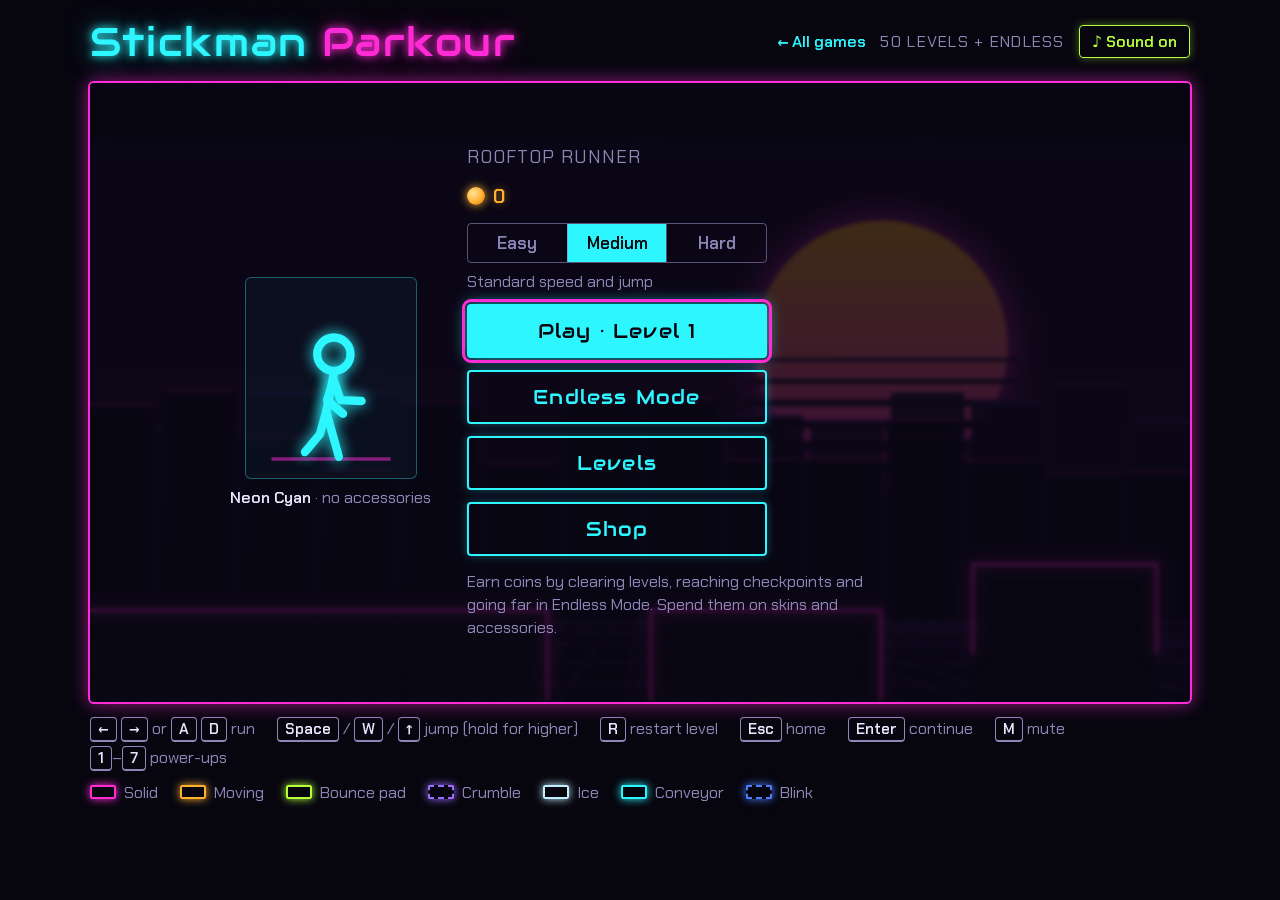
==== commit 0bae4bff: "Stickman Parkour: add body, hand and foot accessories - Three new gear slots alongside the existing " ====
--- a/stickman-parkour/index.html
+++ b/stickman-parkour/index.html
@@ -385,6 +385,37 @@
   { id:'wings',      name:'Wings',      price:260 },
 ];
 const BACK_ACCS = new Set(['cape', 'wings']); // drawn behind the body
+// Gear for the rest of the body: one item per slot, each equipped separately
+const BODY_GEAR = [
+  { id:'none',     name:'None',     price:0 },
+  { id:'belt',     name:'Belt',     price:40 },
+  { id:'sash',     name:'Sash',     price:60 },
+  { id:'medal',    name:'Medal',    price:70 },
+  { id:'backpack', name:'Backpack', price:90 },
+  { id:'armor',    name:'Armor',    price:150 },
+  { id:'jetpack',  name:'Jetpack',  price:200 },
+];
+const HAND_GEAR = [
+  { id:'none',       name:'None',          price:0 },
+  { id:'wristbands', name:'Wristbands',    price:30 },
+  { id:'gloves',     name:'Gloves',        price:50 },
+  { id:'boxing',     name:'Boxing Gloves', price:110 },
+  { id:'claws',      name:'Claws',         price:120 },
+  { id:'torch',      name:'Torch',         price:140 },
+  { id:'blade',      name:'Neon Blade',    price:220 },
+];
+const FOOT_GEAR = [
+  { id:'none',     name:'None',         price:0 },
+  { id:'sneakers', name:'Sneakers',     price:40 },
+  { id:'boots',    name:'Boots',        price:60 },
+  { id:'flippers', name:'Flippers',     price:80 },
+  { id:'skates',   name:'Roller Skates', price:100 },
+  { id:'springs',  name:'Spring Shoes', price:130 },
+  { id:'rocket',   name:'Rocket Boots', price:200 },
+];
+const BACK_BODY = new Set(['backpack', 'jetpack']);
+// shop sections inside the Accessories tab: [save key, item list, heading]
+const GEAR_SLOTS = [['acc', null, 'Head & back'], ['body', BODY_GEAR, 'Body'], ['hands', HAND_GEAR, 'Hands'], ['feet', FOOT_GEAR, 'Feet']];
 
 // Music tracks. Patterns are 16 steps: x = hit, o = bass an octave up, . = rest.
 const TRACKS = [
@@ -666,6 +697,10 @@
 try { const s = JSON.parse(localStorage.getItem(SAVE_KEY) || 'null'); if (s) save = Object.assign(save, s); } catch (e) {}
 if (!DIFFS[save.diff]) save.diff = 'medium';
 save.pu = Object.assign({ jump:0, speed:0, fly:0, djump:0, shield:0, slow:0, coins2:0 }, save.pu);
+for (const k of ['body', 'hands', 'feet']) {
+  if (!save[k]) save[k] = 'none';
+  if (!save.owned.includes(`${k}:none`)) save.owned.push(`${k}:none`);
+}
 if (!save.music) save.music = 'synth';
 if (!save.fx) save.fx = 'neon';
 for (const k of ['music:synth', 'fx:neon']) if (!save.owned.includes(k)) save.owned.push(k);
@@ -1012,18 +1047,25 @@
 }
 // the colour used for glow, trail and death burst (differs for Shadow)
 function skinGlow(id, t) { const s = getSkin(id); return s.glow || skinColor(id, t); }
+// two-segment limb; returns the elbow/knee (j) and hand/foot (e) points so gear can attach to them
 function limb(g, x, y, a, len, bend) {
   const jx = x + Math.sin(a) * len * 0.55, jy = y + Math.cos(a) * len * 0.55;
   const a2 = a - bend, ex = jx + Math.sin(a2) * len * 0.55, ey = jy + Math.cos(a2) * len * 0.55;
   g.beginPath(); g.moveTo(x, y); g.lineTo(jx, jy); g.lineTo(ex, ey); g.stroke();
-}
-function drawStickman(g, P, skinId, accId, t) {
+  return { jx, jy, ex, ey };
+}
+const gearNow = () => ({ body: save.body, hands: save.hands, feet: save.feet });
+function drawStickman(g, P, skinId, accId, t, gear) {
+  gear = gear || gearNow();
   const col = skinColor(skinId, t), ghost = skinId === 'ghost';
   const cx = P.x + PW/2, top = P.y, f = P.face;
   const squash = P.land > 0 ? P.land / 0.15 : 0;
   const hipY = top + 30 + squash * 5, neckY = top + 14 + squash * 7, headY = top + 6 + squash * 7;
   const lean = (P.vx / RUN) * 4, hx = cx + lean;
+  const B = { hx, cx, neckY, hipY, f };
+  if (BACK_BODY.has(gear.body)) drawBodyGear(g, gear.body, B, P, t);
   if (BACK_ACCS.has(accId)) drawAcc(g, accId, hx, headY, neckY, f, P, t, cx, hipY);
+  let arms, legs;
   g.save();
   if (getSkin(skinId).glitch && Math.sin(t * 19) > 0.8) g.translate(Math.sin(t * 97) * 3, 0);
   g.shadowColor = skinGlow(skinId, t); g.shadowBlur = 14; g.strokeStyle = col; g.lineWidth = 3.5; g.lineCap = 'round'; g.lineJoin = 'round';
@@ -1032,23 +1074,153 @@
   g.beginPath(); g.moveTo(hx, neckY); g.lineTo(cx, hipY); g.stroke();
   if (!P.ground) {
     const up = P.vy < 0;
-    limb(g, hx, neckY + 3, -2.5 * f + (up ? 0 : 1) * f, 16, 0.9 * f);
-    limb(g, hx, neckY + 3, 2.2 * f, 16, -0.9 * f);
-    limb(g, cx, hipY, up ? 0.9 * f : 0.4, 18, up ? -1.6 * f : -0.6 * f);
-    limb(g, cx, hipY, up ? -0.2 * f : -0.4, 18, up ? 0.3 * f : 0.4 * f);
+    arms = [limb(g, hx, neckY + 3, -2.5 * f + (up ? 0 : 1) * f, 16, 0.9 * f), limb(g, hx, neckY + 3, 2.2 * f, 16, -0.9 * f)];
+    legs = [limb(g, cx, hipY, up ? 0.9 * f : 0.4, 18, up ? -1.6 * f : -0.6 * f), limb(g, cx, hipY, up ? -0.2 * f : -0.4, 18, up ? 0.3 * f : 0.4 * f)];
   } else if (Math.abs(P.vx) > 20) {
     const s = Math.sin(P.phase), k = Math.abs(P.vx) / RUN;
-    limb(g, hx, neckY + 3, s * 1.1 * k, 16, -1.2 * f);
-    limb(g, hx, neckY + 3, -s * 1.1 * k, 16, -1.2 * f);
-    limb(g, cx, hipY, -s * 0.9 * k * f, 18, Math.max(0, s) * 1.4 * f * k);
-    limb(g, cx, hipY, s * 0.9 * k * f, 18, Math.max(0, -s) * 1.4 * f * k);
+    arms = [limb(g, hx, neckY + 3, s * 1.1 * k, 16, -1.2 * f), limb(g, hx, neckY + 3, -s * 1.1 * k, 16, -1.2 * f)];
+    legs = [limb(g, cx, hipY, -s * 0.9 * k * f, 18, Math.max(0, s) * 1.4 * f * k), limb(g, cx, hipY, s * 0.9 * k * f, 18, Math.max(0, -s) * 1.4 * f * k)];
   } else {
     const b = Math.sin(t * 3) * 0.05;
-    limb(g, cx, neckY + 3, 0.3 + b, 16, -0.2); limb(g, cx, neckY + 3, -0.3 - b, 16, 0.2);
-    limb(g, cx, hipY, 0.25, 18, 0); limb(g, cx, hipY, -0.25, 18, 0);
+    arms = [limb(g, cx, neckY + 3, 0.3 + b, 16, -0.2), limb(g, cx, neckY + 3, -0.3 - b, 16, 0.2)];
+    legs = [limb(g, cx, hipY, 0.25, 18, 0), limb(g, cx, hipY, -0.25, 18, 0)];
   }
   g.restore();
+  if (gear.body && gear.body !== 'none' && !BACK_BODY.has(gear.body)) drawBodyGear(g, gear.body, B, P, t);
+  if (gear.feet && gear.feet !== 'none') for (const l of legs) drawFootGear(g, gear.feet, l, f, P, t);
+  if (gear.hands && gear.hands !== 'none') arms.forEach((a, i) => drawHandGear(g, gear.hands, a, f, P, t, i));
   if (!BACK_ACCS.has(accId)) drawAcc(g, accId, hx, headY, neckY, f, P, t, cx, hipY);
+}
+function gearGlow(g, c, blur = 10) { g.shadowColor = c; g.shadowBlur = blur; g.strokeStyle = c; g.fillStyle = c; }
+function flame(g, x, y, dx, dy, len, t) {   // little flickering jet pointing along (dx, dy)
+  const L = len * (0.75 + Math.random() * 0.4), nx = -dy, ny = dx;
+  g.save(); g.shadowColor = '#ffb02e'; g.shadowBlur = 14;
+  g.fillStyle = '#ffb02e'; g.beginPath(); g.moveTo(x + nx * 3, y + ny * 3); g.lineTo(x + dx * L, y + dy * L); g.lineTo(x - nx * 3, y - ny * 3); g.fill();
+  g.fillStyle = '#fff3c4'; g.beginPath(); g.moveTo(x + nx * 1.5, y + ny * 1.5); g.lineTo(x + dx * L * 0.5, y + dy * L * 0.5); g.lineTo(x - nx * 1.5, y - ny * 1.5); g.fill();
+  g.restore();
+}
+function drawBodyGear(g, id, B, P, t) {
+  const { hx, cx, neckY, hipY, f } = B, midY = (neckY + hipY) / 2, midX = (hx + cx) / 2;
+  g.save(); g.lineCap = 'round'; g.lineJoin = 'round';
+  switch (id) {
+    case 'belt':
+      gearGlow(g, '#ffb02e'); g.lineWidth = 3;
+      g.beginPath(); g.moveTo(cx - 6, hipY - 2); g.lineTo(cx + 6, hipY - 2); g.stroke();
+      g.fillStyle = '#ffd84a'; g.fillRect(cx - 2 + f, hipY - 4.5, 4, 5);
+      break;
+    case 'sash':
+      gearGlow(g, '#ffd84a'); g.lineWidth = 3;
+      g.beginPath(); g.moveTo(hx - f * 5, neckY + 1); g.lineTo(cx + f * 6, hipY - 1); g.stroke();
+      break;
+    case 'medal':
+      gearGlow(g, '#ff3b5c'); g.lineWidth = 2;
+      g.beginPath(); g.moveTo(hx - 4, neckY); g.lineTo(midX + f, midY - 2); g.lineTo(hx + 4, neckY); g.stroke();
+      gearGlow(g, '#ffd84a', 12); g.beginPath(); g.arc(midX + f, midY + 1, 3.5, 0, Math.PI * 2); g.fill();
+      break;
+    case 'backpack':
+      gearGlow(g, '#9d6bff'); g.lineWidth = 2;
+      g.fillStyle = 'rgba(157,107,255,.85)'; g.fillRect(midX - f * 8 - 4.5, neckY + 2, 9, 14);
+      g.strokeRect(midX - f * 8 - 4.5, neckY + 2, 9, 14);
+      g.beginPath(); g.moveTo(midX - f * 4, neckY + 3); g.lineTo(midX + f * 2, midY + 2); g.stroke();
+      break;
+    case 'armor':
+      gearGlow(g, '#9fe8ff', 12);
+      g.globalAlpha = 0.9; g.beginPath();
+      g.moveTo(hx - 6, neckY + 2); g.lineTo(hx + 6, neckY + 2); g.lineTo(cx + 4.5, hipY - 3); g.lineTo(cx - 4.5, hipY - 3); g.closePath(); g.fill();
+      g.globalAlpha = 1; g.shadowBlur = 0; g.strokeStyle = '#ffffff'; g.lineWidth = 1.2;
+      g.beginPath(); g.moveTo(midX - 3, midY); g.lineTo(midX + 3, midY); g.stroke();
+      break;
+    case 'jetpack': {
+      const bx = midX - f * 8;
+      gearGlow(g, '#c9c3e6', 8); g.fillStyle = '#5a5378'; g.lineWidth = 1.5;
+      for (const o of [-2.5, 2.5]) { g.fillRect(bx + o - 2.5, neckY + 1, 5, 15); g.strokeRect(bx + o - 2.5, neckY + 1, 5, 15); }
+      if (!P.ground || Math.abs(P.vx) > 200) for (const o of [-2.5, 2.5]) flame(g, bx + o, neckY + 17, 0, 1, P.ground ? 7 : 14, t);
+      break;
+    }
+  }
+  g.restore();
+}
+function drawHandGear(g, id, a, f, P, t, i) {
+  const { jx, jy, ex, ey } = a;
+  const dx = ex - jx, dy = ey - jy, d = Math.hypot(dx, dy) || 1, ux = dx / d, uy = dy / d; // forearm direction
+  g.save(); g.lineCap = 'round';
+  switch (id) {
+    case 'wristbands':
+      gearGlow(g, '#ff2bd6'); g.lineWidth = 5;
+      g.beginPath(); g.moveTo(ex - ux * 4, ey - uy * 4); g.lineTo(ex - ux * 1.5, ey - uy * 1.5); g.stroke();
+      break;
+    case 'gloves':
+      gearGlow(g, '#f4f2ff', 8); g.beginPath(); g.arc(ex, ey, 3.2, 0, Math.PI * 2); g.fill();
+      break;
+    case 'boxing':
+      gearGlow(g, '#ff3b5c', 10); g.beginPath(); g.arc(ex + ux * 1.5, ey + uy * 1.5, 5, 0, Math.PI * 2); g.fill();
+      g.shadowBlur = 0; g.fillStyle = '#ffffff'; g.fillRect(ex - ux * 3 - 2, ey - uy * 3 - 1, 4, 2);
+      break;
+    case 'claws':
+      gearGlow(g, '#b6ff3b', 8); g.lineWidth = 1.5;
+      for (const k of [-0.45, 0, 0.45]) {
+        const c = Math.cos(k), s = Math.sin(k), rx = ux * c - uy * s, ry = ux * s + uy * c;
+        g.beginPath(); g.moveTo(ex, ey); g.lineTo(ex + rx * 7, ey + ry * 7); g.stroke();
+      }
+      break;
+    case 'torch':
+      if (i !== 0) break; // one torch, in the leading hand
+      g.strokeStyle = '#8a5a2b'; g.lineWidth = 2.5;
+      g.beginPath(); g.moveTo(ex - f * 1, ey + 3); g.lineTo(ex + f * 2, ey - 9); g.stroke();
+      flame(g, ex + f * 2, ey - 9, 0, -1, 9 + Math.sin(t * 20) * 2, t);
+      break;
+    case 'blade': {
+      if (i !== 0) break; // one blade, in the leading hand
+      const bx = ux * 0.35 + f * 0.65, by = uy * 0.35 - 0.75, n = Math.hypot(bx, by) || 1; // angled forward and up
+      gearGlow(g, '#ff2bd6', 16); g.lineWidth = 3;
+      g.beginPath(); g.moveTo(ex, ey); g.lineTo(ex + (bx / n) * 22, ey + (by / n) * 22); g.stroke();
+      g.shadowBlur = 0; g.strokeStyle = '#ffffff'; g.lineWidth = 1.2; g.stroke();
+      g.strokeStyle = '#c9c3e6'; g.lineWidth = 3; g.beginPath(); g.moveTo(ex - (by / n) * 3, ey + (bx / n) * 3); g.lineTo(ex + (by / n) * 3, ey - (bx / n) * 3); g.stroke();
+      break;
+    }
+  }
+  g.restore();
+}
+function drawFootGear(g, id, l, f, P, t) {
+  const { ex, ey } = l;
+  g.save(); g.lineCap = 'round'; g.lineJoin = 'round';
+  switch (id) {
+    case 'sneakers':
+      gearGlow(g, '#f4f2ff', 8); g.lineWidth = 3.5;
+      g.beginPath(); g.moveTo(ex - f * 1.5, ey); g.lineTo(ex + f * 5, ey); g.stroke();
+      g.shadowBlur = 0; g.strokeStyle = '#ff2bd6'; g.lineWidth = 1.2; g.beginPath(); g.moveTo(ex, ey - 1); g.lineTo(ex + f * 3, ey - 1); g.stroke();
+      break;
+    case 'boots':
+      gearGlow(g, '#ffb02e', 8);
+      g.fillRect(Math.min(ex - f * 2, ex + f * 6), ey - 6, 8, 7.5);
+      break;
+    case 'flippers':
+      gearGlow(g, '#b6ff3b', 8);
+      g.beginPath(); g.moveTo(ex, ey - 2); g.lineTo(ex + f * 13, ey - 3.5); g.lineTo(ex + f * 13, ey + 2.5); g.lineTo(ex, ey + 1.5); g.closePath(); g.fill();
+      break;
+    case 'skates': {
+      gearGlow(g, '#2ef6ff', 8); g.lineWidth = 3;
+      g.beginPath(); g.moveTo(ex - f * 2, ey); g.lineTo(ex + f * 6, ey); g.stroke();
+      g.fillStyle = '#ff2bd6'; g.shadowColor = '#ff2bd6';
+      for (const o of [-1, 5]) { g.beginPath(); g.arc(ex + f * o, ey + 3.5, 2, 0, Math.PI * 2); g.fill(); }
+      break;
+    }
+    case 'springs': {
+      gearGlow(g, '#c9c3e6', 6); g.lineWidth = 1.5;
+      const squish = P.ground ? 0.6 : 1.2;
+      g.beginPath(); g.moveTo(ex, ey);
+      for (let k = 1; k <= 4; k++) g.lineTo(ex + (k % 2 ? 3 : -3), ey + k * 1.6 * squish);
+      g.stroke();
+      g.strokeStyle = '#b6ff3b'; g.lineWidth = 3; g.beginPath(); g.moveTo(ex - 3, ey + 7 * squish); g.lineTo(ex + 4, ey + 7 * squish); g.stroke();
+      break;
+    }
+    case 'rocket':
+      gearGlow(g, '#ff3b5c', 8);
+      g.fillRect(Math.min(ex - f * 2, ex + f * 6), ey - 4.5, 8, 6);
+      if (!P.ground || Math.abs(P.vx) > 150) flame(g, ex - f * 2, ey + 1, -f * 0.5, 0.85, P.ground ? 6 : 11, t);
+      break;
+  }
+  g.restore();
 }
 function drawAcc(g, id, hx, hy, ny, f, P, t, cx, hipY) {
   if (id === 'none') return;
@@ -1169,7 +1341,7 @@
   g.restore();
 }
 // draw a running stickman centred in a small canvas
-function renderPreview(cv, skin, acc, t) {
+function renderPreview(cv, skin, acc, t, gear) {
   const g = cv.getContext('2d');
   const cw = cv.width, ch = cv.height;
   g.setTransform(1, 0, 0, 1, 0, 0); g.clearRect(0, 0, cw, ch);
@@ -1179,7 +1351,7 @@
   g.strokeStyle = 'rgba(255,43,214,.5)'; g.lineWidth = 1.5;
   g.beginPath(); g.moveTo(vw * 0.15, 76); g.lineTo(vw * 0.85, 76); g.stroke();
   const P = { x: vw / 2 - PW / 2 - 2, y: 76 - PH, vx: RUN * 0.8, vy: 0, ground: true, face: 1, phase: t * 12, land: 0 };
-  drawStickman(g, P, skin, acc, t);
+  drawStickman(g, P, skin, acc, t, gear);
 }
 
 // ---- World rendering ----
@@ -1528,7 +1700,8 @@
 function goHome() {
   state = 'home'; stage.classList.remove('playing'); keys.l = keys.r = keys.j = false;
   syncCoins();
-  $('homeEq').innerHTML = `<b>${nameOf(SKINS, save.skin)}</b> · ${save.acc === 'none' ? 'no accessory' : `<b>${nameOf(ACCS, save.acc)}</b>`}`;
+  const worn = GEAR_SLOTS.map(([k, list]) => save[k] !== 'none' ? nameOf(list || ACCS, save[k]) : null).filter(Boolean);
+  $('homeEq').innerHTML = `<b>${nameOf(SKINS, save.skin)}</b> · ${worn.length ? worn.map(n => `<b>${n}</b>`).join(', ') : 'no accessories'}`;
   const n = nextLevelIndex();
   $('playBtn').textContent = `Play · Level ${n + 1}`;
   if (mode === 'endless' || lvl !== n || !level) loadLevel(n);
@@ -1566,11 +1739,13 @@
   const grid = $('shopGrid'); grid.innerHTML = ''; previews = [];
   if (shopTab === 'snd') { renderSoundShop(grid); return; }
   if (shopTab === 'pu') { renderPUShop(grid); return; }
-  const list = shopTab === 'skin' ? SKINS : ACCS;
   const pd = Math.min(window.devicePixelRatio || 1, 2);
+  const sections = shopTab === 'skin' ? [['skin', SKINS, null]] : GEAR_SLOTS.map(([k, list, h]) => [k, list || ACCS, h]);
+  for (const [cat, list, heading] of sections) {
+  if (heading) grid.insertAdjacentHTML('beforeend', `<div class="ghead">${heading}</div>`);
   for (const it of list) {
-    const key = `${shopTab}:${it.id}`, owned = save.owned.includes(key);
-    const equipped = shopTab === 'skin' ? save.skin === it.id : save.acc === it.id;
+    const key = `${cat}:${it.id}`, owned = save.owned.includes(key);
+    const equipped = save[cat] === it.id;
     const b = document.createElement('button');
     b.className = 'item ' + (equipped ? 'equipped' : owned ? 'owned' : 'buy');
     if (!owned && save.coins < it.price) b.disabled = true;
@@ -1579,9 +1754,11 @@
     b.insertAdjacentHTML('beforeend', `<span class="nm">${it.name}</span><span class="st">${
       equipped ? 'Equipped' : owned ? 'Equip' : `<span class="coin"></span>${it.price}`}</span>`);
     b.setAttribute('aria-label', `${it.name}: ${equipped ? 'equipped' : owned ? 'owned, select to equip' : `costs ${it.price} coins`}`);
-    b.addEventListener('click', () => buyEquip(shopTab, it));
+    b.addEventListener('click', () => buyEquip(cat, it));
     grid.appendChild(b);
-    previews.push({ cv, skin: shopTab === 'skin' ? it.id : save.skin, acc: shopTab === 'acc' ? it.id : save.acc });
+    const gear = Object.assign(gearNow(), cat === 'body' || cat === 'hands' || cat === 'feet' ? { [cat]: it.id } : {});
+    previews.push({ cv, skin: cat === 'skin' ? it.id : save.skin, acc: cat === 'acc' ? it.id : save.acc, gear });
+  }
   }
 }
 function renderSoundShop(grid) {
@@ -1718,7 +1895,7 @@
   update(state === 'play' && active.slow > 0 ? dt * SLOW_MULT : dt); draw();
   if (state === 'play') updatePUBar();
   if (state === 'home') renderPreview(homePv, save.skin, save.acc, time);
-  if (state === 'shop') for (const p of previews) renderPreview(p.cv, p.skin, p.acc, time);
+  if (state === 'shop') for (const p of previews) renderPreview(p.cv, p.skin, p.acc, time, p.gear);
   requestAnimationFrame(frame);
 }
 
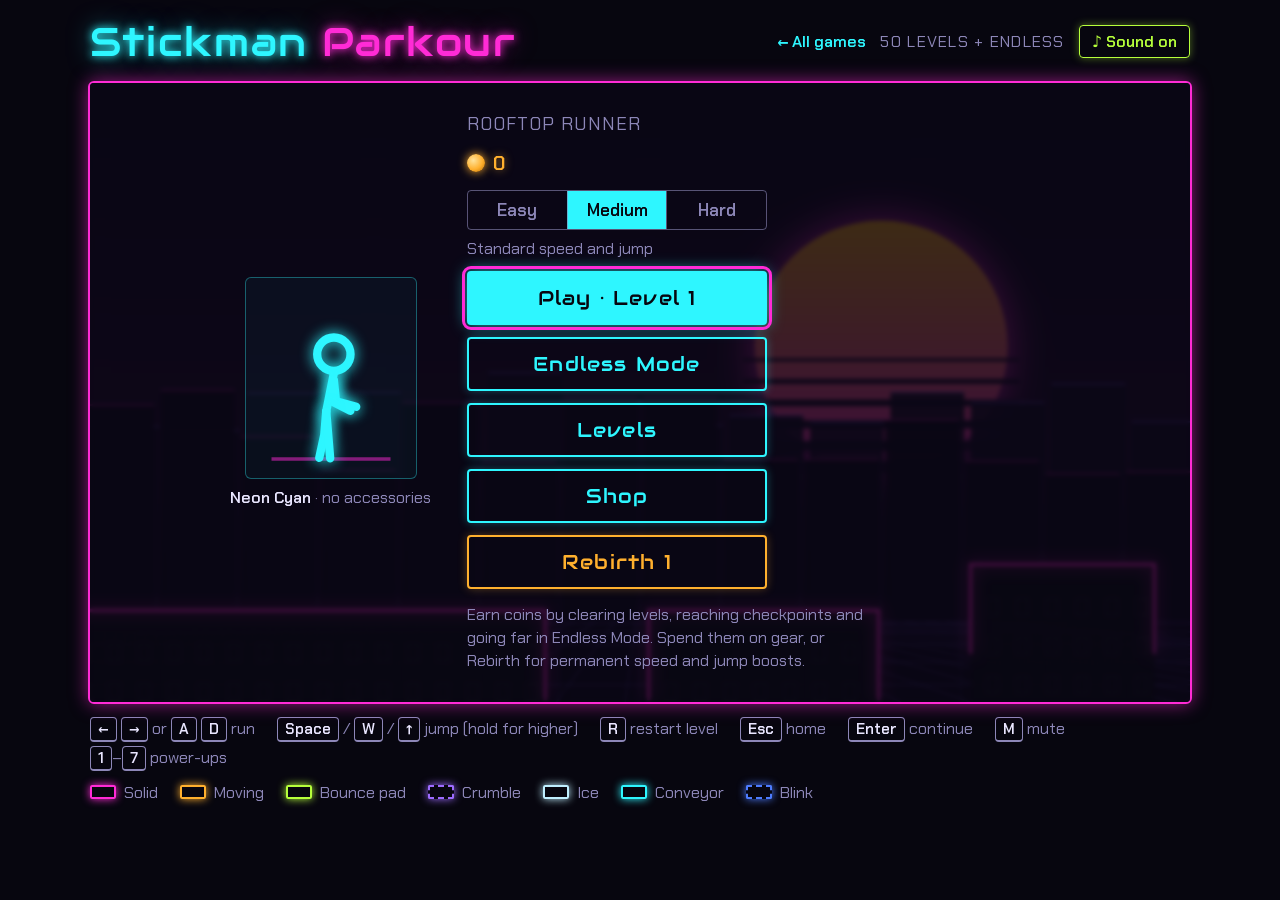
==== commit 74b7d620: "Stickman Parkour: add rebirths - Up to 20 rebirths, each +7.5% run speed and +7.5% jump height   (st" ====
--- a/stickman-parkour/index.html
+++ b/stickman-parkour/index.html
@@ -206,6 +206,28 @@
 .diff button[data-diff="medium"][aria-pressed="true"] { background: var(--cyan); }
 .diff button[data-diff="hard"][aria-pressed="true"] { background: var(--magenta); }
 .diffnote { font-size: 16px; color: var(--dim); margin-top: -4px; }
+.rbtag { font-size: 17px; font-weight: 600; color: var(--amber); text-shadow: 0 0 8px rgba(255,176,46,.5); }
+.btn.ghost.rb { color: var(--amber); border-color: var(--amber); box-shadow: 0 0 10px rgba(255,176,46,.3); }
+.btn.ghost.rb:hover { color: var(--void); background: var(--amber); }
+.rbtitle { color: var(--amber) !important; text-shadow: 0 0 10px var(--amber) !important; }
+.rbstars { display: grid; grid-template-columns: repeat(10, auto); justify-content: center; gap: 4px 6px; font-size: 22px; line-height: 1; }
+.rbstars span { color: rgba(141,135,184,.35); }
+.rbstars span.on { color: var(--amber); text-shadow: 0 0 8px var(--amber); }
+.rbgrid { display: grid; grid-template-columns: repeat(2, minmax(0, 1fr)); gap: 14px; width: 100%; max-width: 560px; }
+.rbcol { display: flex; flex-direction: column; gap: 6px; padding: 14px 16px; border: 1.5px solid rgba(141,135,184,.5); border-radius: 6px; background: rgba(17,14,34,.85); }
+.rbcol.next { border-color: var(--lime); box-shadow: 0 0 12px rgba(182,255,59,.3); }
+.rbh { font-family: var(--display); font-size: 17px; color: var(--dim); letter-spacing: .04em; }
+.rbcol.next .rbh { color: var(--lime); }
+.rbrow { display: flex; justify-content: space-between; gap: 10px; font-size: 18px; }
+.rbrow b { font-variant-numeric: tabular-nums; }
+.rbcol.next .rbrow b { color: var(--lime); }
+.rbwarn { max-width: 560px; font-size: 17px; line-height: 1.5; color: var(--ink); padding: 12px 16px; border-left: 3px solid var(--magenta); background: rgba(255,43,214,.08); }
+.rbwarn b { color: var(--magenta); }
+.rbwarn b + br + b, .rbwarn br + b { color: var(--lime); }
+.btn.rbgo { background: var(--amber); border-color: var(--amber); box-shadow: 0 0 16px rgba(255,176,46,.7); }
+.btn.rbgo.confirm { background: var(--magenta); border-color: var(--magenta); box-shadow: 0 0 16px var(--magenta); }
+.btn.rbgo:disabled { background: transparent; color: var(--dim); border-color: rgba(141,135,184,.5); box-shadow: none; cursor: not-allowed; }
+@media (max-width: 520px) { .rbgrid { grid-template-columns: 1fr; } }
 .legend.blocks span { display: inline-flex; align-items: center; gap: 8px; }
 .sw { width: 22px; height: 10px; border: 2px solid var(--c); border-radius: 2px; box-shadow: 0 0 8px var(--c); display: inline-block; }
 .sw.dash { border-style: dashed; }
@@ -243,6 +265,7 @@
       <div class="menu">
         <div class="tag">Rooftop runner</div>
         <span class="coins"><span class="coin"></span><span id="homeCoins">0</span></span>
+        <div class="rbtag" id="rbTag" hidden></div>
         <div class="stack">
           <div class="diff" role="group" aria-label="Difficulty">
             <button data-diff="easy" aria-pressed="false">Easy</button>
@@ -254,8 +277,9 @@
           <button class="btn ghost" id="endlessBtn">Endless Mode</button>
           <button class="btn ghost" id="levelsBtn">Levels</button>
           <button class="btn ghost" id="shopBtn">Shop</button>
+          <button class="btn ghost rb" id="rebirthBtn">Rebirth</button>
         </div>
-        <div class="note">Earn coins by clearing levels, reaching checkpoints and going far in Endless Mode. Spend them on skins and accessories.</div>
+        <div class="note">Earn coins by clearing levels, reaching checkpoints and going far in Endless Mode. Spend them on gear, or Rebirth for permanent speed and jump boosts.</div>
       </div>
     </div>
   </section>
@@ -283,6 +307,35 @@
     </div>
     <div class="toast" id="toast" aria-live="polite"></div>
     <div class="grid" id="shopGrid"></div>
+  </section>
+
+  <section class="screen" id="scrRebirth" hidden>
+    <div class="topbar">
+      <button class="btn ghost small" data-home>← Home</button>
+      <span class="coins"><span class="coin"></span><span class="coinNum">0</span></span>
+    </div>
+    <h2 class="rbtitle">Rebirth</h2>
+    <div class="rbstars" id="rbStars" aria-hidden="true"></div>
+    <div class="rbgrid">
+      <div class="rbcol">
+        <div class="rbh">Now</div>
+        <div class="rbrow"><span>Rebirths</span><b id="rbNow">0 / 20</b></div>
+        <div class="rbrow"><span>Speed</span><b id="rbSpdNow">+0%</b></div>
+        <div class="rbrow"><span>Jump height</span><b id="rbJmpNow">+0%</b></div>
+      </div>
+      <div class="rbcol next">
+        <div class="rbh">After rebirth</div>
+        <div class="rbrow"><span>Rebirths</span><b id="rbNext">1 / 20</b></div>
+        <div class="rbrow"><span>Speed</span><b id="rbSpdNext">+7.5%</b></div>
+        <div class="rbrow"><span>Jump height</span><b id="rbJmpNext">+7.5%</b></div>
+      </div>
+    </div>
+    <div class="rbwarn">
+      <b>You lose:</b> all coins, all power-ups, and level progress (back to Level 1, checkpoint coins can be earned again).<br>
+      <b>You keep:</b> skins, accessories, sounds, difficulty and your best Endless distance.
+    </div>
+    <button class="btn rbgo" id="rbGo">Rebirth</button>
+    <div class="toast" id="rbMsg" aria-live="polite"></div>
   </section>
 
   <section class="screen" id="scrResult" hidden>
@@ -331,9 +384,14 @@
   hard:   { name:'Hard',   run:420, jump:720, note:'Faster run, same jump',   color:'#ff2bd6' },
 };
 let RUN, ACC, AIR_ACC, FRICTION, JUMP;
-function applyDiff(id) {
-  const d = DIFFS[id] || DIFFS.medium, k = d.run / 330;
-  RUN = d.run; JUMP = d.jump; ACC = 2800 * k; AIR_ACC = 1900 * k; FRICTION = 2600 * k;
+// Rebirths: each one adds +7.5% run speed and +7.5% jump height (stacking additively, up to +150% at 20)
+const REBIRTH_MAX = 20, REBIRTH_STEP = 0.075;
+const rebirthCost = n => 1000 + 500 * n;          // coins needed for rebirth number n+1
+const rebirthMult = n => 1 + REBIRTH_STEP * n;
+// rb = rebirth multiplier. Jump height grows with the square of launch speed, so speed gets √rb to raise height by rb.
+function applyDiff(id, rb = 1) {
+  const d = DIFFS[id] || DIFFS.medium, k = (d.run / 330) * rb;
+  RUN = d.run * rb; JUMP = d.jump * Math.sqrt(rb); ACC = 2800 * k; AIR_ACC = 1900 * k; FRICTION = 2600 * k;
 }
 applyDiff('medium');
 const PW = 20, PH = 50;
@@ -704,7 +762,9 @@
 if (!save.music) save.music = 'synth';
 if (!save.fx) save.fx = 'neon';
 for (const k of ['music:synth', 'fx:neon']) if (!save.owned.includes(k)) save.owned.push(k);
-applyDiff(save.diff);
+save.rebirths = Math.max(0, Math.min(REBIRTH_MAX, save.rebirths | 0));
+const applyStats = () => applyDiff(save.diff, rebirthMult(save.rebirths));
+applyStats();
 // best times and distances are kept per difficulty (medium uses the original keys)
 const bestKey = i => save.diff === 'medium' ? i : `${i}-${save.diff}`;
 const endlessKey = () => save.diff === 'medium' ? 'bestEndless' : `bestEndless_${save.diff}`;
@@ -1530,7 +1590,7 @@
   ctx.fillText(mode === 'endless' ? '♥'.repeat(Math.max(0, lives)) + '♡'.repeat(LIVES - Math.max(0, lives)) : `✖ ${deaths}`, W - 18, 42);
   const dd = DIFFS[save.diff];
   ctx.font = '400 16px Audiowide, sans-serif'; glow(dd.color, 8); ctx.fillStyle = dd.color;
-  ctx.fillText(dd.name.toUpperCase(), W - 18, 68);
+  ctx.fillText(dd.name.toUpperCase() + (save.rebirths ? ` · ★${save.rebirths}` : ''), W - 18, 68);
   ctx.font = '600 20px "Chakra Petch", sans-serif';
   if (level.finish) {
     const prog = Math.min(1, Math.max(0, player.x / level.finish[0]));
@@ -1688,7 +1748,7 @@
 
 // ---- Screens ----
 const $ = id => document.getElementById(id);
-const screens = ['scrHome', 'scrLevels', 'scrShop', 'scrResult'].map($);
+const screens = ['scrHome', 'scrLevels', 'scrShop', 'scrResult', 'scrRebirth'].map($);
 function show(id) { for (const s of screens) s.hidden = s.id !== id; }
 function syncCoins() {
   $('homeCoins').textContent = save.coins;
@@ -1702,11 +1762,54 @@
   syncCoins();
   const worn = GEAR_SLOTS.map(([k, list]) => save[k] !== 'none' ? nameOf(list || ACCS, save[k]) : null).filter(Boolean);
   $('homeEq').innerHTML = `<b>${nameOf(SKINS, save.skin)}</b> · ${worn.length ? worn.map(n => `<b>${n}</b>`).join(', ') : 'no accessories'}`;
+  const rb = save.rebirths;
+  $('rbTag').hidden = rb === 0;
+  $('rbTag').textContent = `★ Rebirth ${rb} · +${pct(rb)} speed & jump`;
+  $('rebirthBtn').textContent = rb >= REBIRTH_MAX ? 'Rebirth · Maxed' : `Rebirth ${rb + 1}`;
   const n = nextLevelIndex();
   $('playBtn').textContent = `Play · Level ${n + 1}`;
   if (mode === 'endless' || lvl !== n || !level) loadLevel(n);
   show('scrHome'); $('playBtn').focus({ preventScroll: true });
 }
+// ---- Rebirth ----
+const pct = n => `${+(REBIRTH_STEP * n * 100).toFixed(1)}%`;
+let rbArmed = 0;
+function openRebirth() {
+  sfx('click'); state = 'rebirth'; rbArmed = 0; $('rbMsg').textContent = ''; renderRebirth(); show('scrRebirth');
+}
+function renderRebirth() {
+  syncCoins();
+  const n = save.rebirths, maxed = n >= REBIRTH_MAX, cost = rebirthCost(n), m = Math.min(n + 1, REBIRTH_MAX);
+  $('rbStars').innerHTML = Array.from({ length: REBIRTH_MAX }, (_, i) => `<span class="${i < n ? 'on' : ''}">★</span>`).join('');
+  $('rbNow').textContent = `${n} / ${REBIRTH_MAX}`; $('rbSpdNow').textContent = `+${pct(n)}`; $('rbJmpNow').textContent = `+${pct(n)}`;
+  $('rbNext').textContent = maxed ? 'Maxed' : `${m} / ${REBIRTH_MAX}`;
+  $('rbSpdNext').textContent = maxed ? '—' : `+${pct(m)}`; $('rbJmpNext').textContent = maxed ? '—' : `+${pct(m)}`;
+  const go = $('rbGo');
+  go.classList.toggle('confirm', rbArmed > 0);
+  if (maxed) { go.disabled = true; go.textContent = 'All 20 rebirths done'; }
+  else if (save.coins < cost) { go.disabled = true; go.textContent = `Need ${cost.toLocaleString()} coins (${(cost - save.coins).toLocaleString()} more)`; }
+  else { go.disabled = false; go.textContent = rbArmed ? 'Tap again to confirm' : `Rebirth for ${cost.toLocaleString()} coins`; }
+}
+function doRebirth() {
+  const n = save.rebirths, cost = rebirthCost(n);
+  if (n >= REBIRTH_MAX || save.coins < cost) { sfx('nope'); return; }
+  if (!rbArmed) {                       // two-step confirm, since a rebirth can't be undone
+    rbArmed = setTimeout(() => { rbArmed = 0; if (state === 'rebirth') renderRebirth(); }, 4000);
+    sfx('equip'); renderRebirth(); return;
+  }
+  clearTimeout(rbArmed); rbArmed = 0;
+  save.rebirths = n + 1;
+  save.coins = 0;
+  for (const k in save.pu) save.pu[k] = 0;
+  save.unlocked = 1; save.best = {}; save.cpPaid = {};
+  persist(); applyStats(); loadLevel(0);
+  sfx('win'); setTimeout(() => sfx('power'), 450);
+  renderRebirth();
+  $('rbMsg').textContent = `Rebirth ${save.rebirths} complete! You're now ${pct(save.rebirths)} faster with ${pct(save.rebirths)} higher jumps.`;
+}
+$('rebirthBtn').addEventListener('click', openRebirth);
+$('rbGo').addEventListener('click', doRebirth);
+
 function startLevel(i) {
   sfx('click'); loadLevel(i); show(null); state = 'play'; stage.classList.add('playing');
 }
@@ -1873,7 +1976,7 @@
   $('diffNote').textContent = DIFFS[save.diff].note;
 }
 document.querySelectorAll('.diff button').forEach(b => b.addEventListener('click', () => {
-  save.diff = b.dataset.diff; applyDiff(save.diff); persist(); sfx('equip'); renderDiff();
+  save.diff = b.dataset.diff; applyStats(); persist(); sfx('equip'); renderDiff();
 }));
 renderDiff();
 $('shopBtn').addEventListener('click', openShop);
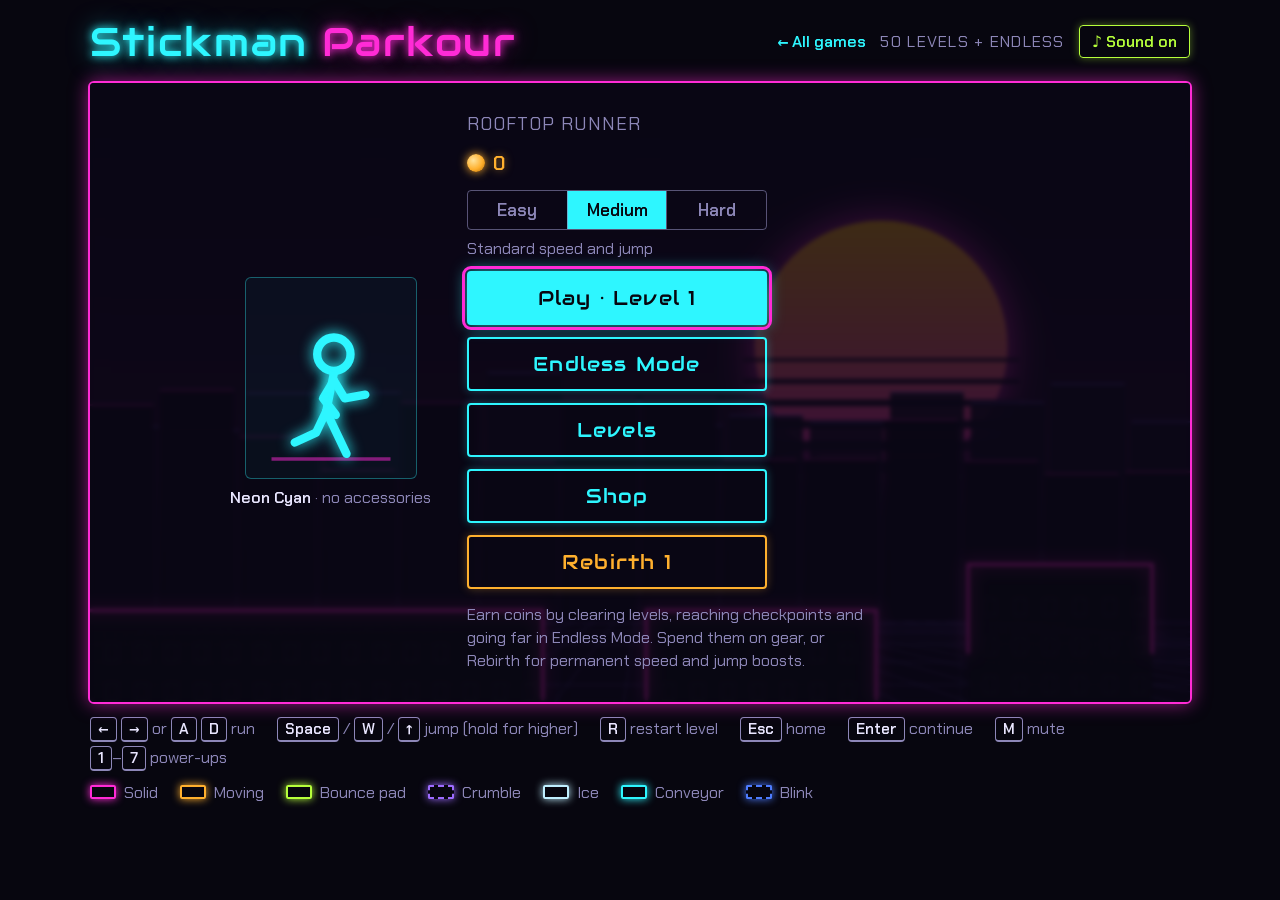
==== commit 4a2ec4d5: "Stickman Parkour: every rebirth costs a flat 1,000 coins Co-Authored-By: Claude Opus 5.5 <noreply@an" ====
--- a/stickman-parkour/index.html
+++ b/stickman-parkour/index.html
@@ -386,7 +386,7 @@
 let RUN, ACC, AIR_ACC, FRICTION, JUMP;
 // Rebirths: each one adds +7.5% run speed and +7.5% jump height (stacking additively, up to +150% at 20)
 const REBIRTH_MAX = 20, REBIRTH_STEP = 0.075;
-const rebirthCost = n => 1000 + 500 * n;          // coins needed for rebirth number n+1
+const rebirthCost = n => 1000;                    // every rebirth costs 1,000 coins
 const rebirthMult = n => 1 + REBIRTH_STEP * n;
 // rb = rebirth multiplier. Jump height grows with the square of launch speed, so speed gets √rb to raise height by rb.
 function applyDiff(id, rb = 1) {
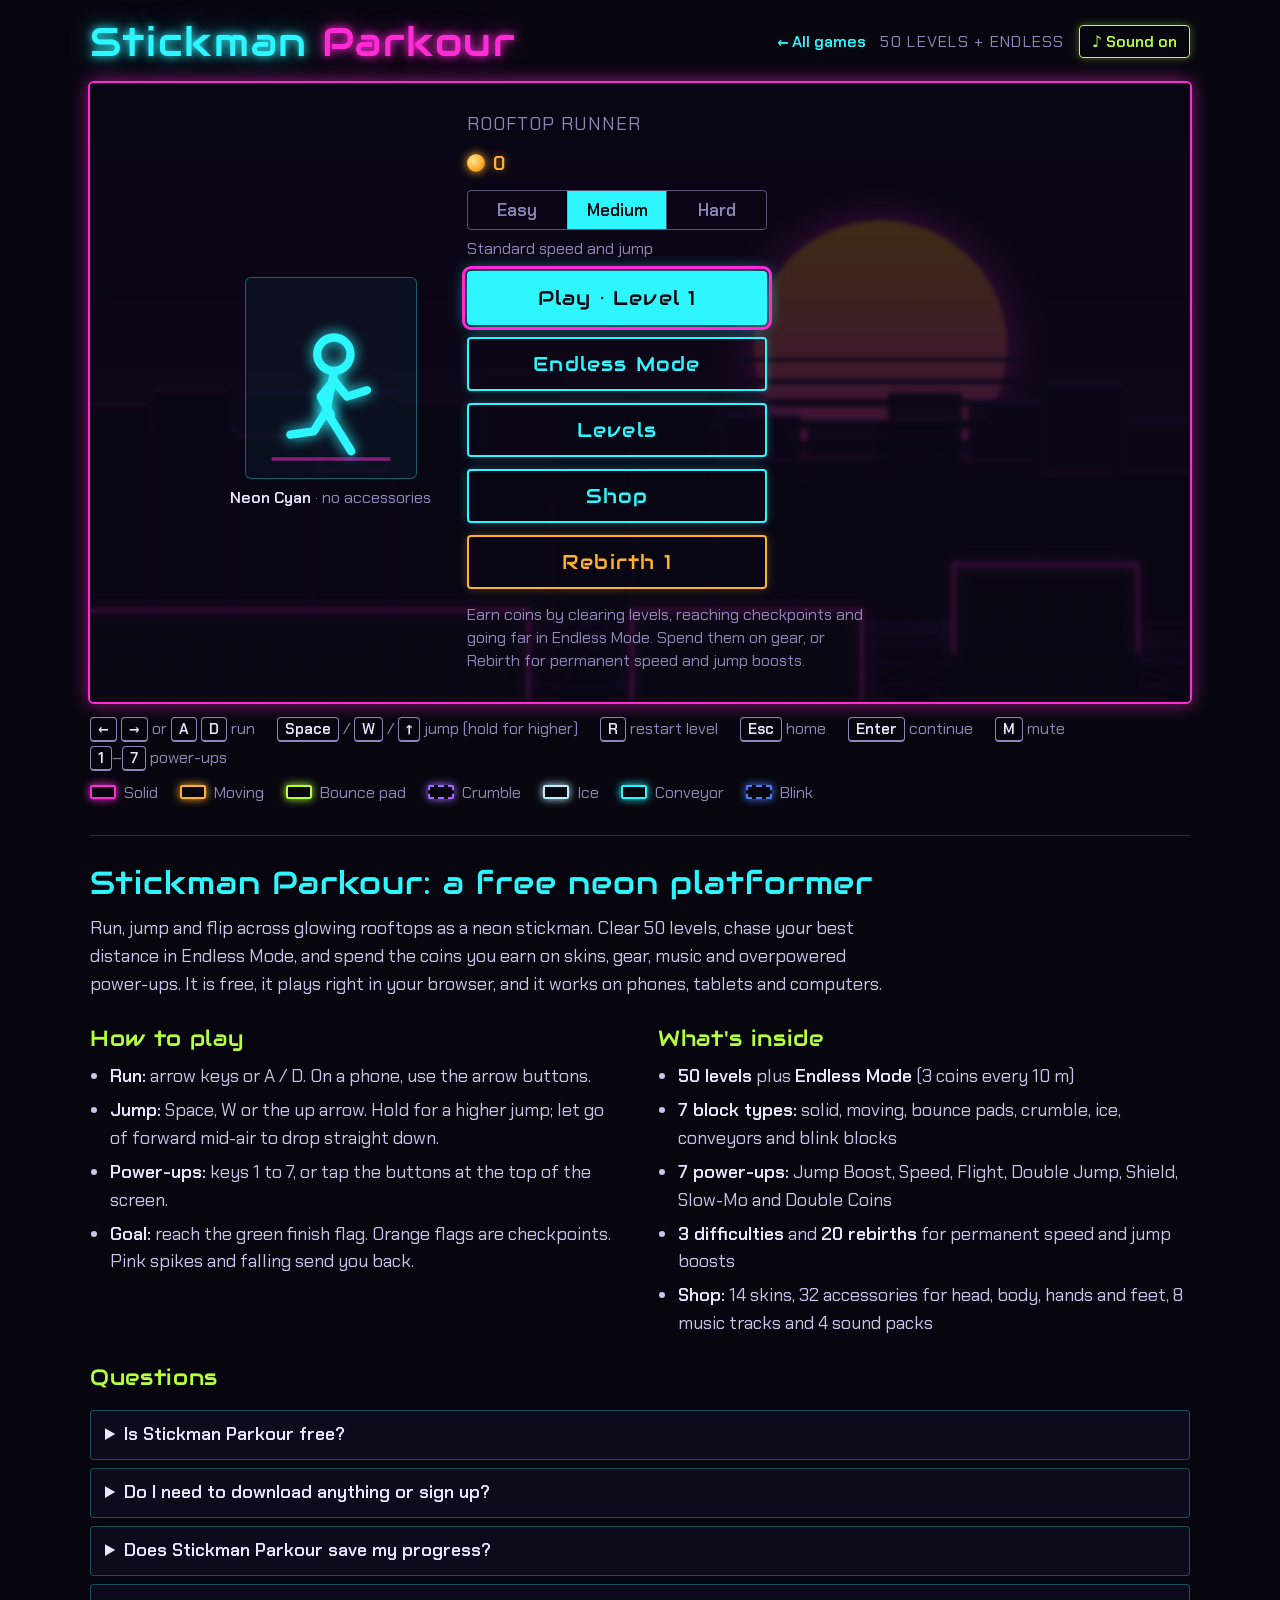
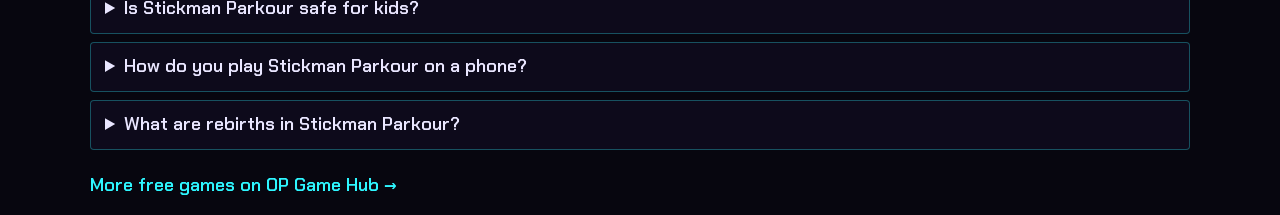
==== commit 79deece1: "SEO and GEO tuning for the hub and Stickman Parkour - Titles, meta descriptions, canonical URLs, Ope" ====
--- a/stickman-parkour/index.html
+++ b/stickman-parkour/index.html
@@ -3,6 +3,30 @@
 <head>
 <meta charset="utf-8">
 <meta name="viewport" content="width=device-width, initial-scale=1, viewport-fit=cover">
+<!-- SEO -->
+<meta name="description" content="Play Stickman Parkour free: a neon platformer with 50 levels, endless mode, power-ups and skins. No download, no sign-up. Works on phone and PC.">
+<link rel="canonical" href="https://www.opgamehub.com/stickman-parkour/">
+<meta name="robots" content="index, follow, max-image-preview:large">
+<meta name="theme-color" content="#07060f">
+<link rel="icon" href="/favicon.svg" type="image/svg+xml">
+<link rel="apple-touch-icon" href="/apple-touch-icon.png">
+<meta property="og:type" content="website">
+<meta property="og:site_name" content="OP Game Hub">
+<meta property="og:title" content="Stickman Parkour: Free Neon Platformer Game">
+<meta property="og:description" content="Play Stickman Parkour free: a neon platformer with 50 levels, endless mode, power-ups and skins. No download, no sign-up. Works on phone and PC.">
+<meta property="og:url" content="https://www.opgamehub.com/stickman-parkour/">
+<meta property="og:image" content="https://www.opgamehub.com/stickman-parkour/og-image.jpg">
+<meta property="og:image:width" content="1200">
+<meta property="og:image:height" content="630">
+<meta property="og:image:alt" content="A neon stickman jumping across glowing rooftops in Stickman Parkour">
+<meta name="twitter:card" content="summary_large_image">
+<meta name="twitter:title" content="Stickman Parkour: Free Neon Platformer Game">
+<meta name="twitter:description" content="Play Stickman Parkour free: a neon platformer with 50 levels, endless mode, power-ups and skins. No download, no sign-up. Works on phone and PC.">
+<meta name="twitter:image" content="https://www.opgamehub.com/stickman-parkour/og-image.jpg">
+<script type="application/ld+json">{"@context": "https://schema.org", "@type": "VideoGame", "name": "Stickman Parkour", "url": "https://www.opgamehub.com/stickman-parkour/", "description": "Play Stickman Parkour free: a neon platformer with 50 levels, endless mode, power-ups and skins. No download, no sign-up. Works on phone and PC.", "image": "https://www.opgamehub.com/stickman-parkour/og-image.jpg", "inLanguage": "en", "genre": ["Platformer", "Parkour", "Arcade", "Endless runner"], "gamePlatform": ["Web browser", "PC", "Mobile"], "applicationCategory": "Game", "operatingSystem": "Any (runs in a web browser)", "playMode": "SinglePlayer", "isAccessibleForFree": true, "offers": {"@type": "Offer", "price": "0", "priceCurrency": "USD", "availability": "https://schema.org/InStock"}, "audience": {"@type": "PeopleAudience", "suggestedMinAge": 8}, "publisher": {"@type": "Organization", "name": "OP Game Hub", "url": "https://www.opgamehub.com/"}, "isPartOf": {"@type": "WebSite", "name": "OP Game Hub", "url": "https://www.opgamehub.com/"}}</script>
+<script type="application/ld+json">{"@context": "https://schema.org", "@type": "BreadcrumbList", "itemListElement": [{"@type": "ListItem", "position": 1, "name": "OP Game Hub", "item": "https://www.opgamehub.com/"}, {"@type": "ListItem", "position": 2, "name": "Stickman Parkour", "item": "https://www.opgamehub.com/stickman-parkour/"}]}</script>
+<script type="application/ld+json">{"@context": "https://schema.org", "@type": "FAQPage", "mainEntity": [{"@type": "Question", "name": "Is Stickman Parkour free?", "acceptedAnswer": {"@type": "Answer", "text": "Yes. Stickman Parkour is 100% free to play in your web browser. There is nothing to buy with real money. Coins are earned only by playing."}}, {"@type": "Question", "name": "Do I need to download anything or sign up?", "acceptedAnswer": {"@type": "Answer", "text": "No. The game runs right in your browser on a phone, tablet or computer. There is no download, no app store and no account."}}, {"@type": "Question", "name": "Does Stickman Parkour save my progress?", "acceptedAnswer": {"@type": "Answer", "text": "Yes. Your coins, unlocked levels, skins and rebirths save automatically in your browser on that device. Clearing your browser data, or switching to another device or browser, starts a fresh save."}}, {"@type": "Question", "name": "Is Stickman Parkour safe for kids?", "acceptedAnswer": {"@type": "Answer", "text": "Yes. There is no chat, no sign-up and no personal information collected. It is a single-player game with cartoon stickman characters and no violence."}}, {"@type": "Question", "name": "How do you play Stickman Parkour on a phone?", "acceptedAnswer": {"@type": "Answer", "text": "On a phone or tablet, on-screen buttons appear: left and right arrows to run, a big jump button, and power-up buttons at the top of the screen."}}, {"@type": "Question", "name": "What are rebirths in Stickman Parkour?", "acceptedAnswer": {"@type": "Answer", "text": "A rebirth costs 1,000 coins and resets your coins, power-ups and level progress, but makes your stickman permanently 7.5% faster with 7.5% higher jumps. You can rebirth up to 20 times."}}]}</script>
+<!-- /SEO -->
 <style>
 /* Base reset (matches the environment the game was built in) */
 :root { padding-top: env(safe-area-inset-top, 0px); padding-bottom: env(safe-area-inset-bottom, 0px); box-sizing: border-box; }
@@ -10,7 +34,7 @@
 img { max-width: 100%; }
 [hidden] { display: none !important; }
 </style>
-<title>Stickman Parkour</title>
+<title>Stickman Parkour: Free Neon Platformer Game | OP Game Hub</title>
 <meta name="claude:viewport-fit-sides" content="cover">
 <link rel="preconnect" href="https://fonts.googleapis.com">
 <link rel="stylesheet" href="https://fonts.googleapis.com/css2?family=Audiowide&family=Chakra+Petch:wght@400;600&display=swap">
@@ -29,7 +53,8 @@
   --body: "Chakra Petch", "Segoe UI", system-ui, sans-serif;
   color-scheme: dark;
 }
-html, body { height: 100%; }
+html { height: 100%; }
+body { min-height: 100%; }
 body {
   background: var(--void); color: var(--ink); font-family: var(--body); font-size: 16px;
   padding-left: max(16px, env(safe-area-inset-left, 0px)); padding-right: max(16px, env(safe-area-inset-right, 0px));
@@ -233,6 +258,23 @@
 .sw.dash { border-style: dashed; }
 .lvl .tg { font-size: 15px; color: var(--lime); }
 kbd { font-family: var(--body); font-weight: 600; color: var(--ink); border: 1px solid var(--dim); border-bottom-width: 2px; border-radius: 4px; padding: 1px 7px; font-size: 15px; }
+/* About / SEO content below the game */
+.about { width: 100%; max-width: 1100px; display: flex; flex-direction: column; gap: 22px; margin-top: 18px; padding-top: 22px; border-top: 1px solid rgba(141,135,184,.3); font-size: 18px; line-height: 1.55; }
+.about .ab-h1 { margin: 0 0 8px; font-family: var(--display); font-weight: 400; font-size: clamp(24px, 3.4vw, 32px); color: var(--cyan); text-wrap: balance; }
+.about h2 { margin: 0 0 8px; font-family: var(--display); font-weight: 400; font-size: 22px; color: var(--lime); letter-spacing: .03em; }
+.about p { margin: 0; max-width: 72ch; }
+.about ul { margin: 0; padding-left: 20px; display: flex; flex-direction: column; gap: 6px; }
+.about b { color: var(--ink); font-weight: 600; }
+.about li, .about .ab-intro p, .about details p { color: #c9c4ea; }
+.ab-cols { display: grid; grid-template-columns: repeat(auto-fit, minmax(min(100%, 320px), 1fr)); gap: 22px 36px; }
+.ab-cols > section { min-width: 0; }
+.ab-faq { display: flex; flex-direction: column; gap: 8px; }
+.ab-faq details { border: 1px solid rgba(46,246,255,.3); border-radius: 4px; padding: 10px 14px; background: rgba(17,14,34,.7); }
+.ab-faq summary { cursor: pointer; font-weight: 600; color: var(--ink); }
+.ab-faq summary:focus-visible { outline: 3px solid var(--magenta); outline-offset: 2px; }
+.ab-faq details p { margin-top: 8px; }
+.ab-more a { color: var(--cyan); font-weight: 600; text-decoration: none; }
+.ab-more a:hover { text-decoration: underline; }
 @media (prefers-reduced-motion: reduce) { * { animation: none !important; transition: none !important; } }
 </style>
 </head>
@@ -371,6 +413,47 @@
   <span><i class="sw" style="--c:#2ef6ff"></i>Conveyor</span>
   <span><i class="sw dash" style="--c:#4d7cff"></i>Blink</span>
 </div>
+
+<!-- ABOUT -->
+<main class="about" id="about">
+  <section class="ab-intro">
+    <h2 class="ab-h1">Stickman Parkour: a free neon platformer</h2>
+    <p>Run, jump and flip across glowing rooftops as a neon stickman. Clear 50 levels, chase your best distance in Endless Mode, and spend the coins you earn on skins, gear, music and overpowered power-ups. It is free, it plays right in your browser, and it works on phones, tablets and computers.</p>
+  </section>
+  <div class="ab-cols">
+    <section>
+      <h2>How to play</h2>
+      <ul>
+        <li><b>Run:</b> arrow keys or A / D. On a phone, use the arrow buttons.</li>
+        <li><b>Jump:</b> Space, W or the up arrow. Hold for a higher jump; let go of forward mid-air to drop straight down.</li>
+        <li><b>Power-ups:</b> keys 1 to 7, or tap the buttons at the top of the screen.</li>
+        <li><b>Goal:</b> reach the green finish flag. Orange flags are checkpoints. Pink spikes and falling send you back.</li>
+      </ul>
+    </section>
+    <section>
+      <h2>What's inside</h2>
+      <ul>
+        <li><b>50 levels</b> plus <b>Endless Mode</b> (3 coins every 10 m)</li>
+        <li><b>7 block types:</b> solid, moving, bounce pads, crumble, ice, conveyors and blink blocks</li>
+        <li><b>7 power-ups:</b> Jump Boost, Speed, Flight, Double Jump, Shield, Slow-Mo and Double Coins</li>
+        <li><b>3 difficulties</b> and <b>20 rebirths</b> for permanent speed and jump boosts</li>
+        <li><b>Shop:</b> 14 skins, 32 accessories for head, body, hands and feet, 8 music tracks and 4 sound packs</li>
+      </ul>
+    </section>
+  </div>
+  <section class="ab-faq">
+    <h2>Questions</h2>
+      <details><summary>Is Stickman Parkour free?</summary><p>Yes. Stickman Parkour is 100% free to play in your web browser. There is nothing to buy with real money. Coins are earned only by playing.</p></details>
+      <details><summary>Do I need to download anything or sign up?</summary><p>No. The game runs right in your browser on a phone, tablet or computer. There is no download, no app store and no account.</p></details>
+      <details><summary>Does Stickman Parkour save my progress?</summary><p>Yes. Your coins, unlocked levels, skins and rebirths save automatically in your browser on that device. Clearing your browser data, or switching to another device or browser, starts a fresh save.</p></details>
+      <details><summary>Is Stickman Parkour safe for kids?</summary><p>Yes. There is no chat, no sign-up and no personal information collected. It is a single-player game with cartoon stickman characters and no violence.</p></details>
+      <details><summary>How do you play Stickman Parkour on a phone?</summary><p>On a phone or tablet, on-screen buttons appear: left and right arrows to run, a big jump button, and power-up buttons at the top of the screen.</p></details>
+      <details><summary>What are rebirths in Stickman Parkour?</summary><p>A rebirth costs 1,000 coins and resets your coins, power-ups and level progress, but makes your stickman permanently 7.5% faster with 7.5% higher jumps. You can rebirth up to 20 times.</p></details>
+  </section>
+  <p class="ab-more"><a href="../">More free games on OP Game Hub →</a></p>
+</main>
+<!-- /ABOUT -->
+
 
 <script>
 (() => {
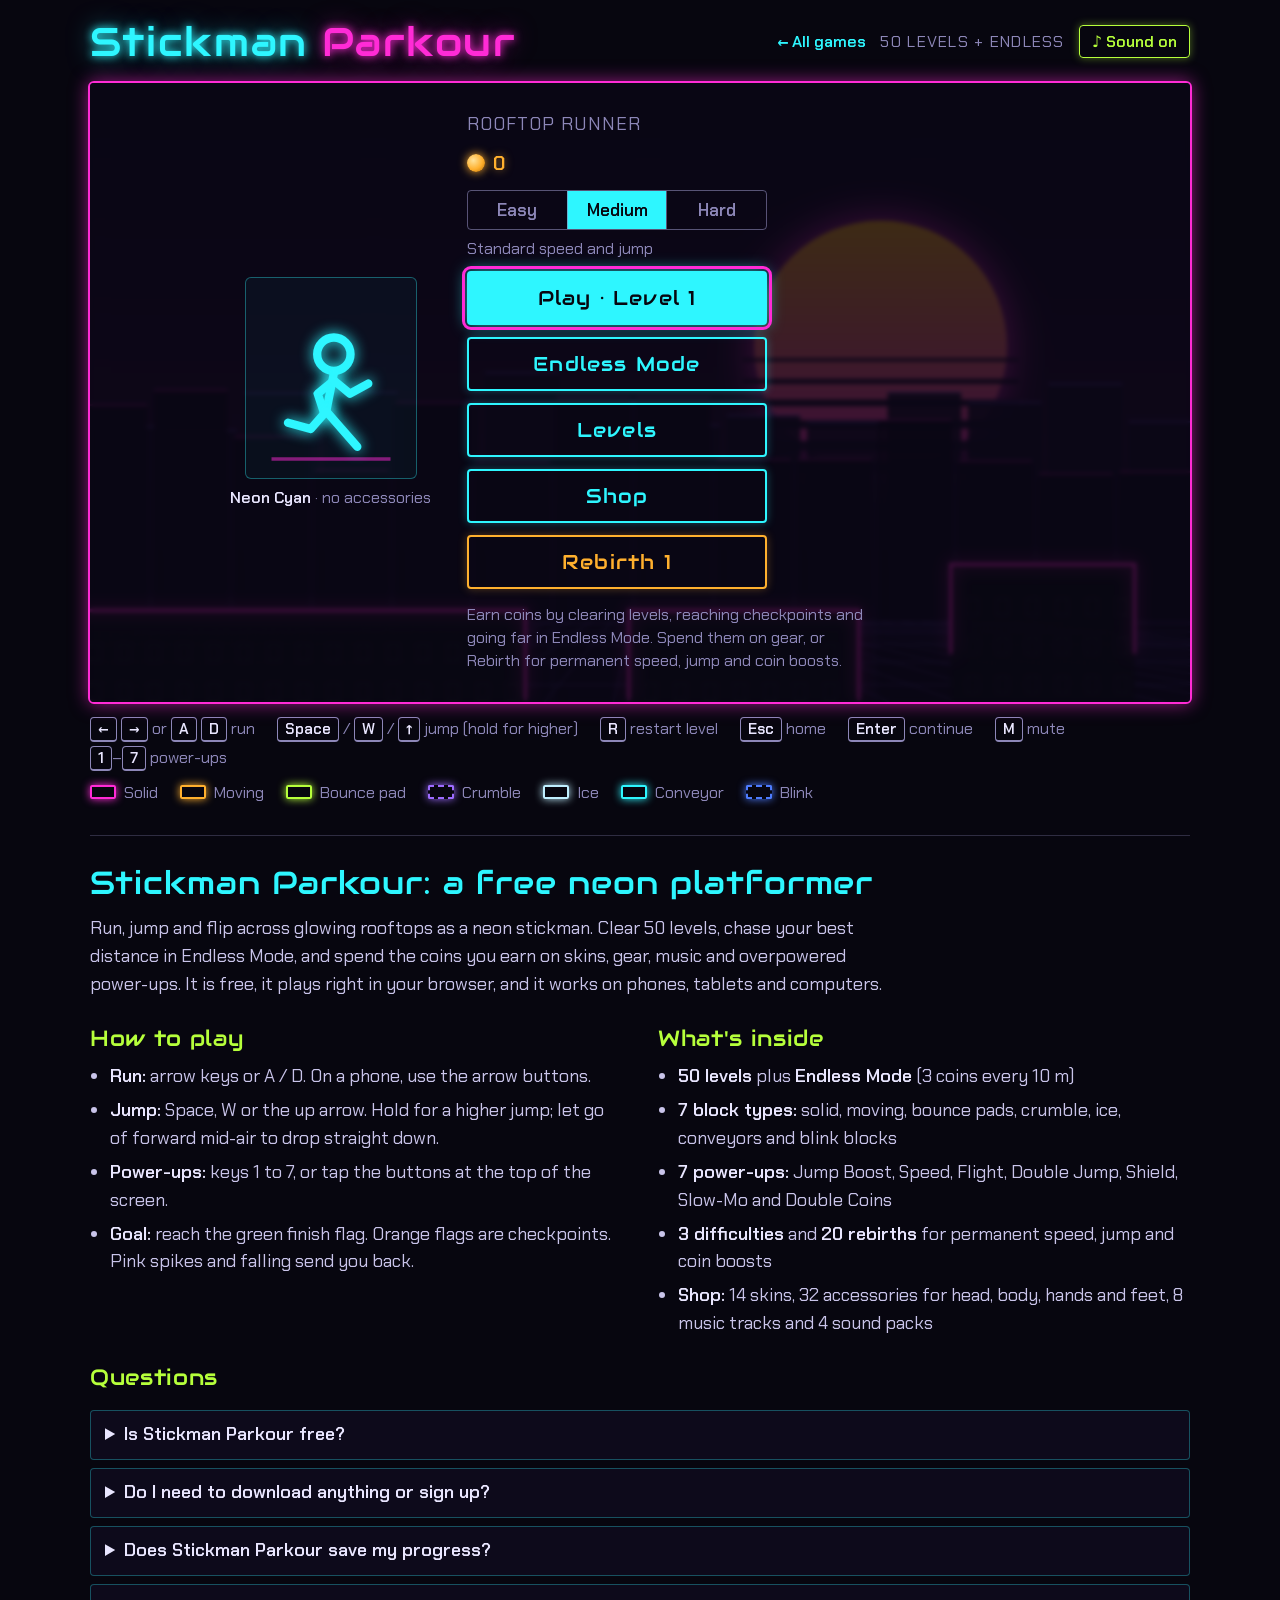
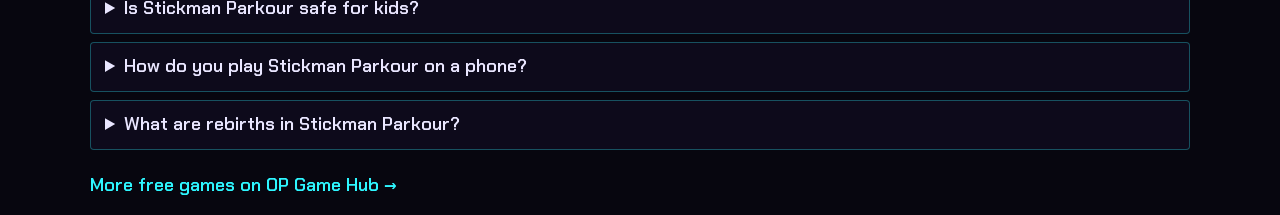
==== commit 0c4261ff: "Stickman Parkour: rebirths also boost coin income by 7.5% each - Level clear, flawless, checkpoint a" ====
--- a/stickman-parkour/index.html
+++ b/stickman-parkour/index.html
@@ -25,7 +25,7 @@
 <meta name="twitter:image" content="https://www.opgamehub.com/stickman-parkour/og-image.jpg">
 <script type="application/ld+json">{"@context": "https://schema.org", "@type": "VideoGame", "name": "Stickman Parkour", "url": "https://www.opgamehub.com/stickman-parkour/", "description": "Play Stickman Parkour free: a neon platformer with 50 levels, endless mode, power-ups and skins. No download, no sign-up. Works on phone and PC.", "image": "https://www.opgamehub.com/stickman-parkour/og-image.jpg", "inLanguage": "en", "genre": ["Platformer", "Parkour", "Arcade", "Endless runner"], "gamePlatform": ["Web browser", "PC", "Mobile"], "applicationCategory": "Game", "operatingSystem": "Any (runs in a web browser)", "playMode": "SinglePlayer", "isAccessibleForFree": true, "offers": {"@type": "Offer", "price": "0", "priceCurrency": "USD", "availability": "https://schema.org/InStock"}, "audience": {"@type": "PeopleAudience", "suggestedMinAge": 8}, "publisher": {"@type": "Organization", "name": "OP Game Hub", "url": "https://www.opgamehub.com/"}, "isPartOf": {"@type": "WebSite", "name": "OP Game Hub", "url": "https://www.opgamehub.com/"}}</script>
 <script type="application/ld+json">{"@context": "https://schema.org", "@type": "BreadcrumbList", "itemListElement": [{"@type": "ListItem", "position": 1, "name": "OP Game Hub", "item": "https://www.opgamehub.com/"}, {"@type": "ListItem", "position": 2, "name": "Stickman Parkour", "item": "https://www.opgamehub.com/stickman-parkour/"}]}</script>
-<script type="application/ld+json">{"@context": "https://schema.org", "@type": "FAQPage", "mainEntity": [{"@type": "Question", "name": "Is Stickman Parkour free?", "acceptedAnswer": {"@type": "Answer", "text": "Yes. Stickman Parkour is 100% free to play in your web browser. There is nothing to buy with real money. Coins are earned only by playing."}}, {"@type": "Question", "name": "Do I need to download anything or sign up?", "acceptedAnswer": {"@type": "Answer", "text": "No. The game runs right in your browser on a phone, tablet or computer. There is no download, no app store and no account."}}, {"@type": "Question", "name": "Does Stickman Parkour save my progress?", "acceptedAnswer": {"@type": "Answer", "text": "Yes. Your coins, unlocked levels, skins and rebirths save automatically in your browser on that device. Clearing your browser data, or switching to another device or browser, starts a fresh save."}}, {"@type": "Question", "name": "Is Stickman Parkour safe for kids?", "acceptedAnswer": {"@type": "Answer", "text": "Yes. There is no chat, no sign-up and no personal information collected. It is a single-player game with cartoon stickman characters and no violence."}}, {"@type": "Question", "name": "How do you play Stickman Parkour on a phone?", "acceptedAnswer": {"@type": "Answer", "text": "On a phone or tablet, on-screen buttons appear: left and right arrows to run, a big jump button, and power-up buttons at the top of the screen."}}, {"@type": "Question", "name": "What are rebirths in Stickman Parkour?", "acceptedAnswer": {"@type": "Answer", "text": "A rebirth costs 1,000 coins and resets your coins, power-ups and level progress, but makes your stickman permanently 7.5% faster with 7.5% higher jumps. You can rebirth up to 20 times."}}]}</script>
+<script type="application/ld+json">{"@context": "https://schema.org", "@type": "FAQPage", "mainEntity": [{"@type": "Question", "name": "Is Stickman Parkour free?", "acceptedAnswer": {"@type": "Answer", "text": "Yes. Stickman Parkour is 100% free to play in your web browser. There is nothing to buy with real money. Coins are earned only by playing."}}, {"@type": "Question", "name": "Do I need to download anything or sign up?", "acceptedAnswer": {"@type": "Answer", "text": "No. The game runs right in your browser on a phone, tablet or computer. There is no download, no app store and no account."}}, {"@type": "Question", "name": "Does Stickman Parkour save my progress?", "acceptedAnswer": {"@type": "Answer", "text": "Yes. Your coins, unlocked levels, skins and rebirths save automatically in your browser on that device. Clearing your browser data, or switching to another device or browser, starts a fresh save."}}, {"@type": "Question", "name": "Is Stickman Parkour safe for kids?", "acceptedAnswer": {"@type": "Answer", "text": "Yes. There is no chat, no sign-up and no personal information collected. It is a single-player game with cartoon stickman characters and no violence."}}, {"@type": "Question", "name": "How do you play Stickman Parkour on a phone?", "acceptedAnswer": {"@type": "Answer", "text": "On a phone or tablet, on-screen buttons appear: left and right arrows to run, a big jump button, and power-up buttons at the top of the screen."}}, {"@type": "Question", "name": "What are rebirths in Stickman Parkour?", "acceptedAnswer": {"@type": "Answer", "text": "A rebirth costs 1,000 coins and resets your coins, power-ups and level progress, but permanently gives your stickman 7.5% more speed, 7.5% higher jumps and 7.5% more coins from levels and Endless Mode. You can rebirth up to 20 times."}}]}</script>
 <!-- /SEO -->
 <style>
 /* Base reset (matches the environment the game was built in) */
@@ -321,7 +321,7 @@
           <button class="btn ghost" id="shopBtn">Shop</button>
           <button class="btn ghost rb" id="rebirthBtn">Rebirth</button>
         </div>
-        <div class="note">Earn coins by clearing levels, reaching checkpoints and going far in Endless Mode. Spend them on gear, or Rebirth for permanent speed and jump boosts.</div>
+        <div class="note">Earn coins by clearing levels, reaching checkpoints and going far in Endless Mode. Spend them on gear, or Rebirth for permanent speed, jump and coin boosts.</div>
       </div>
     </div>
   </section>
@@ -364,12 +364,14 @@
         <div class="rbrow"><span>Rebirths</span><b id="rbNow">0 / 20</b></div>
         <div class="rbrow"><span>Speed</span><b id="rbSpdNow">+0%</b></div>
         <div class="rbrow"><span>Jump height</span><b id="rbJmpNow">+0%</b></div>
+        <div class="rbrow"><span>Coin income</span><b id="rbIncNow">+0%</b></div>
       </div>
       <div class="rbcol next">
         <div class="rbh">After rebirth</div>
         <div class="rbrow"><span>Rebirths</span><b id="rbNext">1 / 20</b></div>
         <div class="rbrow"><span>Speed</span><b id="rbSpdNext">+7.5%</b></div>
         <div class="rbrow"><span>Jump height</span><b id="rbJmpNext">+7.5%</b></div>
+        <div class="rbrow"><span>Coin income</span><b id="rbIncNext">+7.5%</b></div>
       </div>
     </div>
     <div class="rbwarn">
@@ -436,7 +438,7 @@
         <li><b>50 levels</b> plus <b>Endless Mode</b> (3 coins every 10 m)</li>
         <li><b>7 block types:</b> solid, moving, bounce pads, crumble, ice, conveyors and blink blocks</li>
         <li><b>7 power-ups:</b> Jump Boost, Speed, Flight, Double Jump, Shield, Slow-Mo and Double Coins</li>
-        <li><b>3 difficulties</b> and <b>20 rebirths</b> for permanent speed and jump boosts</li>
+        <li><b>3 difficulties</b> and <b>20 rebirths</b> for permanent speed, jump and coin boosts</li>
         <li><b>Shop:</b> 14 skins, 32 accessories for head, body, hands and feet, 8 music tracks and 4 sound packs</li>
       </ul>
     </section>
@@ -448,7 +450,7 @@
       <details><summary>Does Stickman Parkour save my progress?</summary><p>Yes. Your coins, unlocked levels, skins and rebirths save automatically in your browser on that device. Clearing your browser data, or switching to another device or browser, starts a fresh save.</p></details>
       <details><summary>Is Stickman Parkour safe for kids?</summary><p>Yes. There is no chat, no sign-up and no personal information collected. It is a single-player game with cartoon stickman characters and no violence.</p></details>
       <details><summary>How do you play Stickman Parkour on a phone?</summary><p>On a phone or tablet, on-screen buttons appear: left and right arrows to run, a big jump button, and power-up buttons at the top of the screen.</p></details>
-      <details><summary>What are rebirths in Stickman Parkour?</summary><p>A rebirth costs 1,000 coins and resets your coins, power-ups and level progress, but makes your stickman permanently 7.5% faster with 7.5% higher jumps. You can rebirth up to 20 times.</p></details>
+      <details><summary>What are rebirths in Stickman Parkour?</summary><p>A rebirth costs 1,000 coins and resets your coins, power-ups and level progress, but permanently gives your stickman 7.5% more speed, 7.5% higher jumps and 7.5% more coins from levels and Endless Mode. You can rebirth up to 20 times.</p></details>
   </section>
   <p class="ab-more"><a href="../">More free games on OP Game Hub →</a></p>
 </main>
@@ -888,7 +890,14 @@
 const freshActive = () => Object.fromEntries(POWERUPS.map(p => [p.id, 0]));
 let active = freshActive();
 // coins earned during a run go through here so Double Coins applies
-function earn(n) { const g = n * (active.coins2 > 0 ? 2 : 1); addCoins(g); runCoins += g; return g; }
+// Rebirths also boost income: +7.5% coins per rebirth (same multiplier as speed). Fractions carry over between payouts.
+const incomeMult = () => rebirthMult(save.rebirths);
+let coinCarry = 0;
+function earn(n) {
+  const exact = n * (active.coins2 > 0 ? 2 : 1) * incomeMult() + coinCarry;
+  const g = Math.floor(exact + 1e-9); coinCarry = exact - g;
+  addCoins(g); runCoins += g; return g;
+}
 let distSteps = 0;
 let mode = 'levels', lives = LIVES, furthest = 0, distCoins = 0, cpCoins = 0, gen = null;
 
@@ -960,7 +969,7 @@
   $('resText').textContent = nb ? `New best distance on ${DIFFS[save.diff].name}!` : `Best on ${DIFFS[save.diff].name}: ${m(best)}`;
   $('resStats').textContent = `${m(furthest)} · ${fmt(levelTime)}`;
   $('resCoins').textContent = `+${runCoins}`;
-  $('resBonus').textContent = `Distance +${distCoins} · Checkpoints +${cpCoins}`;
+  $('resBonus').textContent = `Distance +${distCoins} · Checkpoints +${cpCoins}` + (save.rebirths ? ` · Rebirth +${pct(save.rebirths)} income` : '');
   $('resNext').textContent = 'Run Again';
   show('scrResult'); $('resNext').focus({ preventScroll: true });
 }
@@ -1148,8 +1157,8 @@
 function win() {
   state = 'won'; sfx('win');
   burst(level.finish[0], level.finish[1] - 80, C.lime, 60, 380);
-  const mult = active.coins2 > 0 ? 2 : 1;
-  const base = levelCoins(lvl) * mult, flawless = (deaths === 0 ? FLAWLESS_BONUS : 0) * mult;
+  const mult = active.coins2 > 0 ? 2 : 1, inc = incomeMult();
+  const base = Math.round(levelCoins(lvl) * mult * inc), flawless = Math.round((deaths === 0 ? FLAWLESS_BONUS : 0) * mult * inc);
   addCoins(base + flawless);
   const prevBest = save.best[bestKey(lvl)];
   const newBest = prevBest == null || levelTime < prevBest;
@@ -1164,7 +1173,7 @@
     $('resText').textContent = last ? 'That is every level for now. Try Endless Mode to keep earning coins.' : `Next up: ${LEVELS[lvl+1].name}.`;
     $('resStats').textContent = `${DIFFS[save.diff].name} · ${fmt(levelTime)}${newBest ? ' · new best' : ''} · ${deaths} ${deaths === 1 ? 'death' : 'deaths'}`;
     $('resCoins').textContent = `+${base + flawless + runCoins}`;
-    $('resBonus').textContent = [runCoins ? `Checkpoints +${runCoins}` : '', `Clear +${base}`, flawless ? `Flawless +${flawless}` : '', mult > 1 ? 'Double Coins!' : ''].filter(Boolean).join(' · ');
+    $('resBonus').textContent = [runCoins ? `Checkpoints +${runCoins}` : '', `Clear +${base}`, flawless ? `Flawless +${flawless}` : '', mult > 1 ? 'Double Coins!' : '', save.rebirths ? `Rebirth +${pct(save.rebirths)} income` : ''].filter(Boolean).join(' · ');
     $('resNext').textContent = last ? 'Endless Mode' : 'Next Level';
     show('scrResult'); $('resNext').focus({ preventScroll: true });
   }, 600);
@@ -1847,7 +1856,7 @@
   $('homeEq').innerHTML = `<b>${nameOf(SKINS, save.skin)}</b> · ${worn.length ? worn.map(n => `<b>${n}</b>`).join(', ') : 'no accessories'}`;
   const rb = save.rebirths;
   $('rbTag').hidden = rb === 0;
-  $('rbTag').textContent = `★ Rebirth ${rb} · +${pct(rb)} speed & jump`;
+  $('rbTag').textContent = `★ Rebirth ${rb} · +${pct(rb)} speed, jump & coins`;
   $('rebirthBtn').textContent = rb >= REBIRTH_MAX ? 'Rebirth · Maxed' : `Rebirth ${rb + 1}`;
   const n = nextLevelIndex();
   $('playBtn').textContent = `Play · Level ${n + 1}`;
@@ -1864,9 +1873,9 @@
   syncCoins();
   const n = save.rebirths, maxed = n >= REBIRTH_MAX, cost = rebirthCost(n), m = Math.min(n + 1, REBIRTH_MAX);
   $('rbStars').innerHTML = Array.from({ length: REBIRTH_MAX }, (_, i) => `<span class="${i < n ? 'on' : ''}">★</span>`).join('');
-  $('rbNow').textContent = `${n} / ${REBIRTH_MAX}`; $('rbSpdNow').textContent = `+${pct(n)}`; $('rbJmpNow').textContent = `+${pct(n)}`;
+  $('rbNow').textContent = `${n} / ${REBIRTH_MAX}`; $('rbSpdNow').textContent = `+${pct(n)}`; $('rbJmpNow').textContent = `+${pct(n)}`; $('rbIncNow').textContent = `+${pct(n)}`;
   $('rbNext').textContent = maxed ? 'Maxed' : `${m} / ${REBIRTH_MAX}`;
-  $('rbSpdNext').textContent = maxed ? '—' : `+${pct(m)}`; $('rbJmpNext').textContent = maxed ? '—' : `+${pct(m)}`;
+  $('rbSpdNext').textContent = maxed ? '—' : `+${pct(m)}`; $('rbJmpNext').textContent = maxed ? '—' : `+${pct(m)}`; $('rbIncNext').textContent = maxed ? '—' : `+${pct(m)}`;
   const go = $('rbGo');
   go.classList.toggle('confirm', rbArmed > 0);
   if (maxed) { go.disabled = true; go.textContent = 'All 20 rebirths done'; }
@@ -1888,7 +1897,7 @@
   persist(); applyStats(); loadLevel(0);
   sfx('win'); setTimeout(() => sfx('power'), 450);
   renderRebirth();
-  $('rbMsg').textContent = `Rebirth ${save.rebirths} complete! You're now ${pct(save.rebirths)} faster with ${pct(save.rebirths)} higher jumps.`;
+  $('rbMsg').textContent = `Rebirth ${save.rebirths} complete! You're now ${pct(save.rebirths)} faster, jump ${pct(save.rebirths)} higher and earn ${pct(save.rebirths)} more coins.`;
 }
 $('rebirthBtn').addEventListener('click', openRebirth);
 $('rbGo').addEventListener('click', doRebirth);
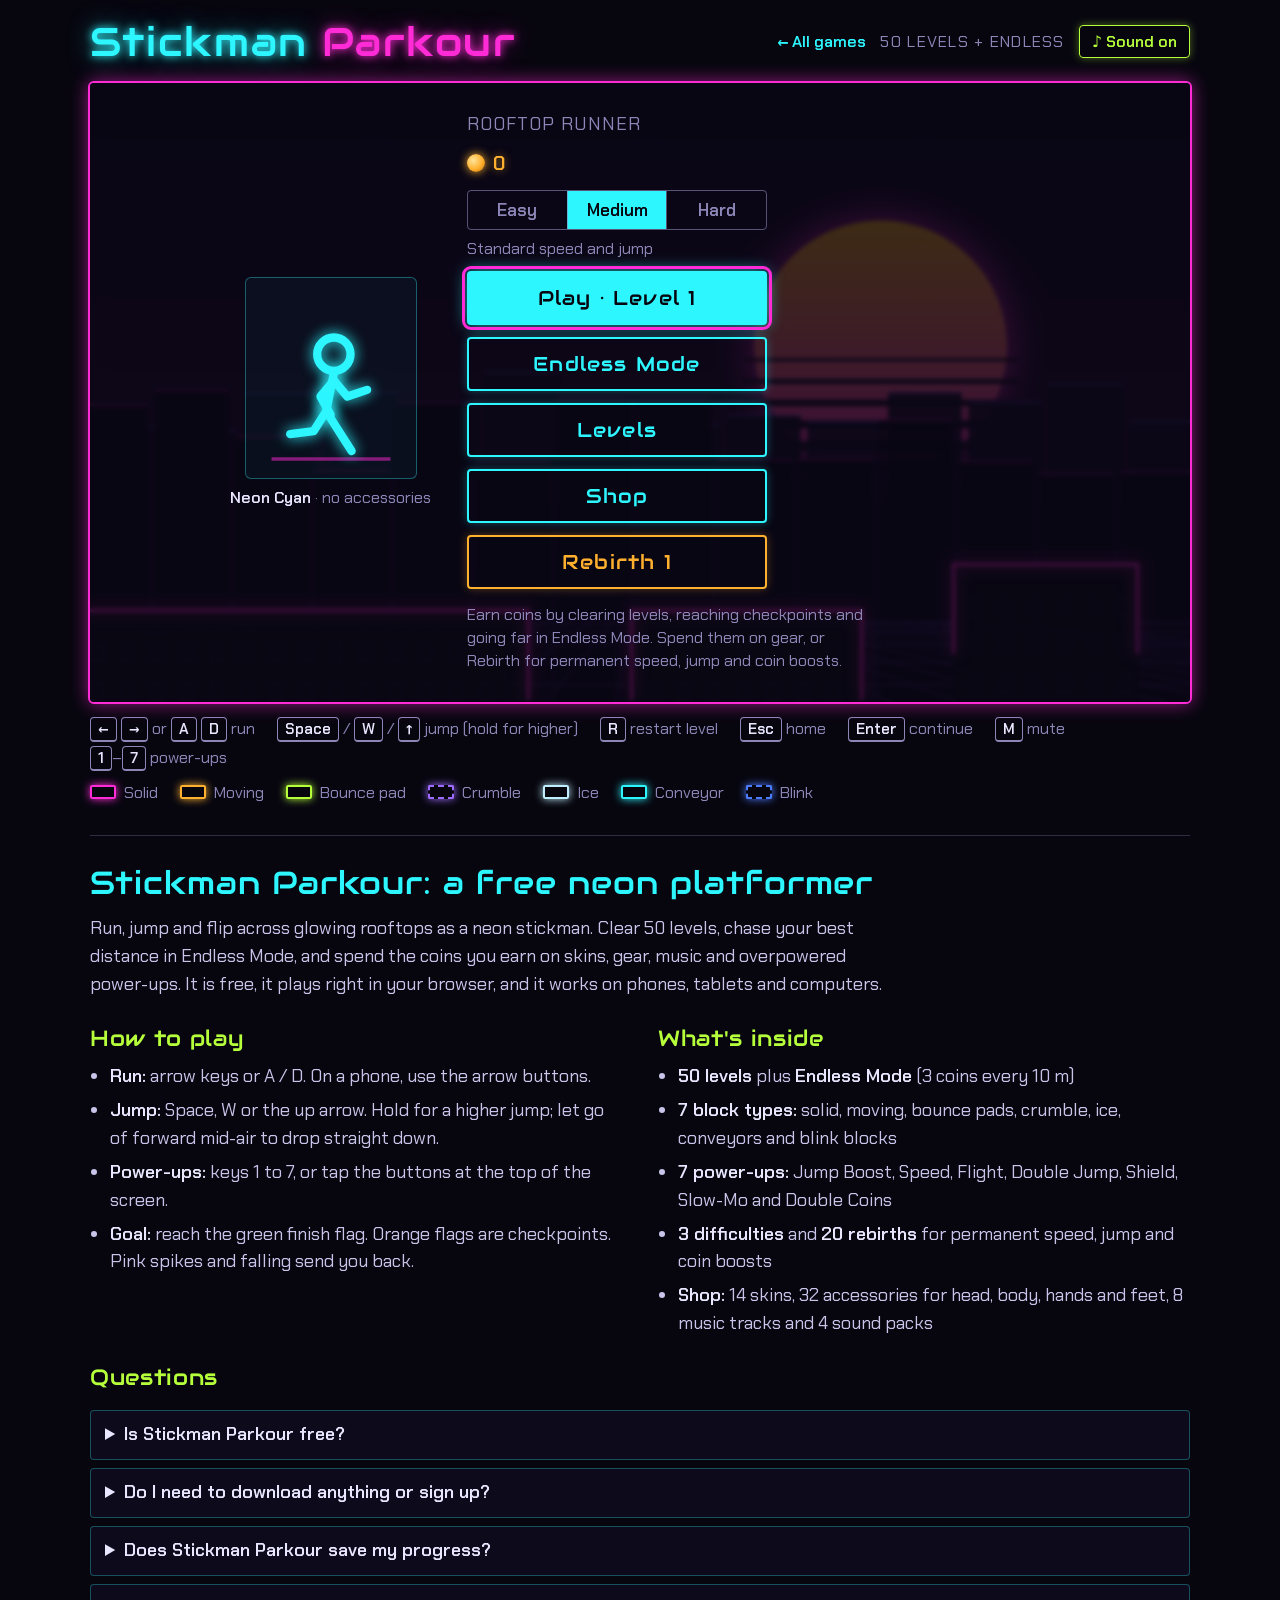
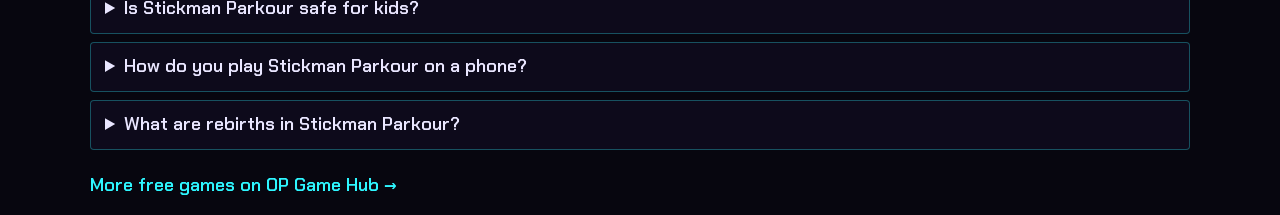
==== commit ccc63f9e: "Add optional Sign in with Google with display names and profiles - Cloudflare Pages Functions under " ====
--- a/stickman-parkour/index.html
+++ b/stickman-parkour/index.html
@@ -25,7 +25,7 @@
 <meta name="twitter:image" content="https://www.opgamehub.com/stickman-parkour/og-image.jpg">
 <script type="application/ld+json">{"@context": "https://schema.org", "@type": "VideoGame", "name": "Stickman Parkour", "url": "https://www.opgamehub.com/stickman-parkour/", "description": "Play Stickman Parkour free: a neon platformer with 50 levels, endless mode, power-ups and skins. No download, no sign-up. Works on phone and PC.", "image": "https://www.opgamehub.com/stickman-parkour/og-image.jpg", "inLanguage": "en", "genre": ["Platformer", "Parkour", "Arcade", "Endless runner"], "gamePlatform": ["Web browser", "PC", "Mobile"], "applicationCategory": "Game", "operatingSystem": "Any (runs in a web browser)", "playMode": "SinglePlayer", "isAccessibleForFree": true, "offers": {"@type": "Offer", "price": "0", "priceCurrency": "USD", "availability": "https://schema.org/InStock"}, "audience": {"@type": "PeopleAudience", "suggestedMinAge": 8}, "publisher": {"@type": "Organization", "name": "OP Game Hub", "url": "https://www.opgamehub.com/"}, "isPartOf": {"@type": "WebSite", "name": "OP Game Hub", "url": "https://www.opgamehub.com/"}}</script>
 <script type="application/ld+json">{"@context": "https://schema.org", "@type": "BreadcrumbList", "itemListElement": [{"@type": "ListItem", "position": 1, "name": "OP Game Hub", "item": "https://www.opgamehub.com/"}, {"@type": "ListItem", "position": 2, "name": "Stickman Parkour", "item": "https://www.opgamehub.com/stickman-parkour/"}]}</script>
-<script type="application/ld+json">{"@context": "https://schema.org", "@type": "FAQPage", "mainEntity": [{"@type": "Question", "name": "Is Stickman Parkour free?", "acceptedAnswer": {"@type": "Answer", "text": "Yes. Stickman Parkour is 100% free to play in your web browser. There is nothing to buy with real money. Coins are earned only by playing."}}, {"@type": "Question", "name": "Do I need to download anything or sign up?", "acceptedAnswer": {"@type": "Answer", "text": "No. The game runs right in your browser on a phone, tablet or computer. There is no download, no app store and no account."}}, {"@type": "Question", "name": "Does Stickman Parkour save my progress?", "acceptedAnswer": {"@type": "Answer", "text": "Yes. Your coins, unlocked levels, skins and rebirths save automatically in your browser on that device. Clearing your browser data, or switching to another device or browser, starts a fresh save."}}, {"@type": "Question", "name": "Is Stickman Parkour safe for kids?", "acceptedAnswer": {"@type": "Answer", "text": "Yes. There is no chat, no sign-up and no personal information collected. It is a single-player game with cartoon stickman characters and no violence."}}, {"@type": "Question", "name": "How do you play Stickman Parkour on a phone?", "acceptedAnswer": {"@type": "Answer", "text": "On a phone or tablet, on-screen buttons appear: left and right arrows to run, a big jump button, and power-up buttons at the top of the screen."}}, {"@type": "Question", "name": "What are rebirths in Stickman Parkour?", "acceptedAnswer": {"@type": "Answer", "text": "A rebirth costs 1,000 coins and resets your coins, power-ups and level progress, but permanently gives your stickman 7.5% more speed, 7.5% higher jumps and 7.5% more coins from levels and Endless Mode. You can rebirth up to 20 times."}}]}</script>
+<script type="application/ld+json">{"@context": "https://schema.org", "@type": "FAQPage", "mainEntity": [{"@type": "Question", "name": "Is Stickman Parkour free?", "acceptedAnswer": {"@type": "Answer", "text": "Yes. Stickman Parkour is 100% free to play in your web browser. There is nothing to buy with real money. Coins are earned only by playing."}}, {"@type": "Question", "name": "Do I need to download anything or sign up?", "acceptedAnswer": {"@type": "Answer", "text": "No. The game runs right in your browser on a phone, tablet or computer. There is no download, no app store and no account needed."}}, {"@type": "Question", "name": "Does Stickman Parkour save my progress?", "acceptedAnswer": {"@type": "Answer", "text": "Yes. Your coins, unlocked levels, skins and rebirths save automatically in your browser on that device. Clearing your browser data, or switching to another device or browser, starts a fresh save."}}, {"@type": "Question", "name": "Is Stickman Parkour safe for kids?", "acceptedAnswer": {"@type": "Answer", "text": "Yes. There is no chat, and you never need to sign up or share personal information to play. It is a single-player game with cartoon stickman characters and no violence."}}, {"@type": "Question", "name": "How do you play Stickman Parkour on a phone?", "acceptedAnswer": {"@type": "Answer", "text": "On a phone or tablet, on-screen buttons appear: left and right arrows to run, a big jump button, and power-up buttons at the top of the screen."}}, {"@type": "Question", "name": "What are rebirths in Stickman Parkour?", "acceptedAnswer": {"@type": "Answer", "text": "A rebirth costs 1,000 coins and resets your coins, power-ups and level progress, but permanently gives your stickman 7.5% more speed, 7.5% higher jumps and 7.5% more coins from levels and Endless Mode. You can rebirth up to 20 times."}}]}</script>
 <!-- /SEO -->
 <style>
 /* Base reset (matches the environment the game was built in) */
@@ -446,9 +446,9 @@
   <section class="ab-faq">
     <h2>Questions</h2>
       <details><summary>Is Stickman Parkour free?</summary><p>Yes. Stickman Parkour is 100% free to play in your web browser. There is nothing to buy with real money. Coins are earned only by playing.</p></details>
-      <details><summary>Do I need to download anything or sign up?</summary><p>No. The game runs right in your browser on a phone, tablet or computer. There is no download, no app store and no account.</p></details>
+      <details><summary>Do I need to download anything or sign up?</summary><p>No. The game runs right in your browser on a phone, tablet or computer. There is no download, no app store and no account needed.</p></details>
       <details><summary>Does Stickman Parkour save my progress?</summary><p>Yes. Your coins, unlocked levels, skins and rebirths save automatically in your browser on that device. Clearing your browser data, or switching to another device or browser, starts a fresh save.</p></details>
-      <details><summary>Is Stickman Parkour safe for kids?</summary><p>Yes. There is no chat, no sign-up and no personal information collected. It is a single-player game with cartoon stickman characters and no violence.</p></details>
+      <details><summary>Is Stickman Parkour safe for kids?</summary><p>Yes. There is no chat, and you never need to sign up or share personal information to play. It is a single-player game with cartoon stickman characters and no violence.</p></details>
       <details><summary>How do you play Stickman Parkour on a phone?</summary><p>On a phone or tablet, on-screen buttons appear: left and right arrows to run, a big jump button, and power-up buttons at the top of the screen.</p></details>
       <details><summary>What are rebirths in Stickman Parkour?</summary><p>A rebirth costs 1,000 coins and resets your coins, power-ups and level progress, but permanently gives your stickman 7.5% more speed, 7.5% higher jumps and 7.5% more coins from levels and Endless Mode. You can rebirth up to 20 times.</p></details>
   </section>
